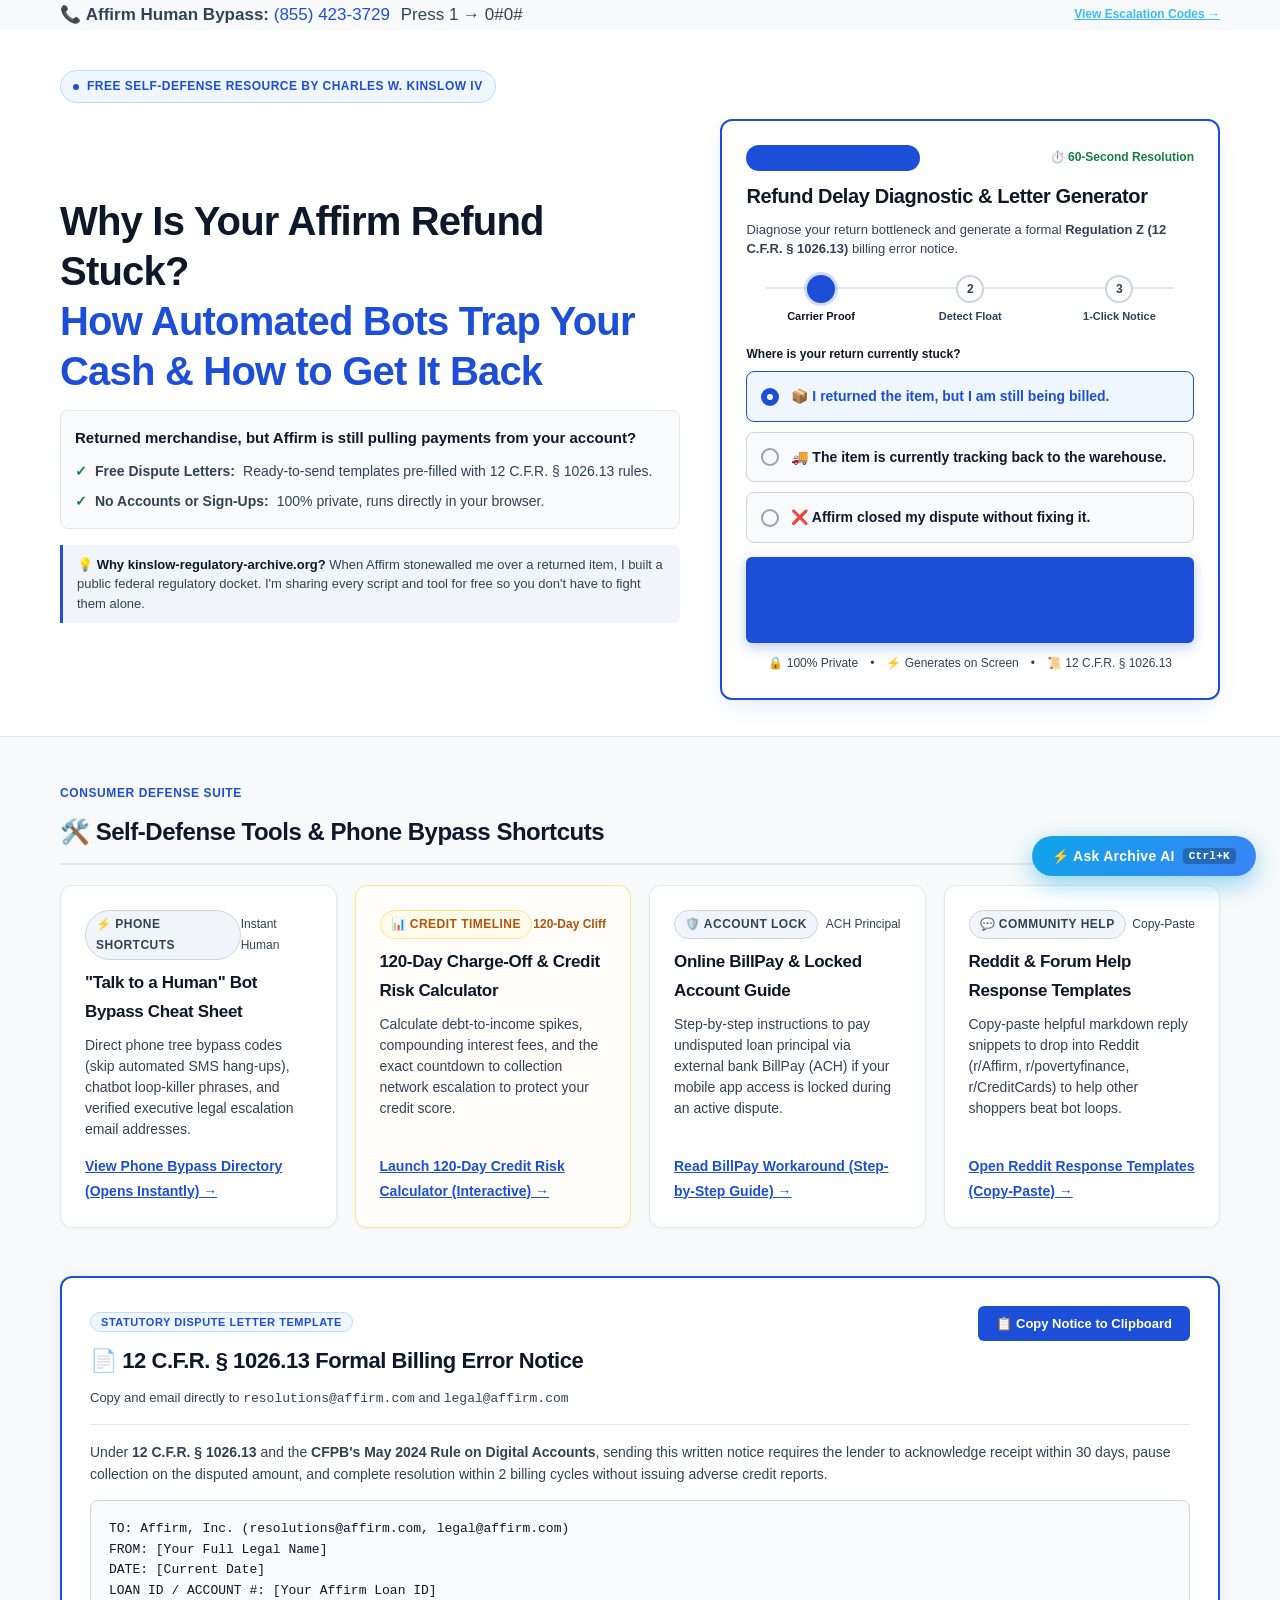
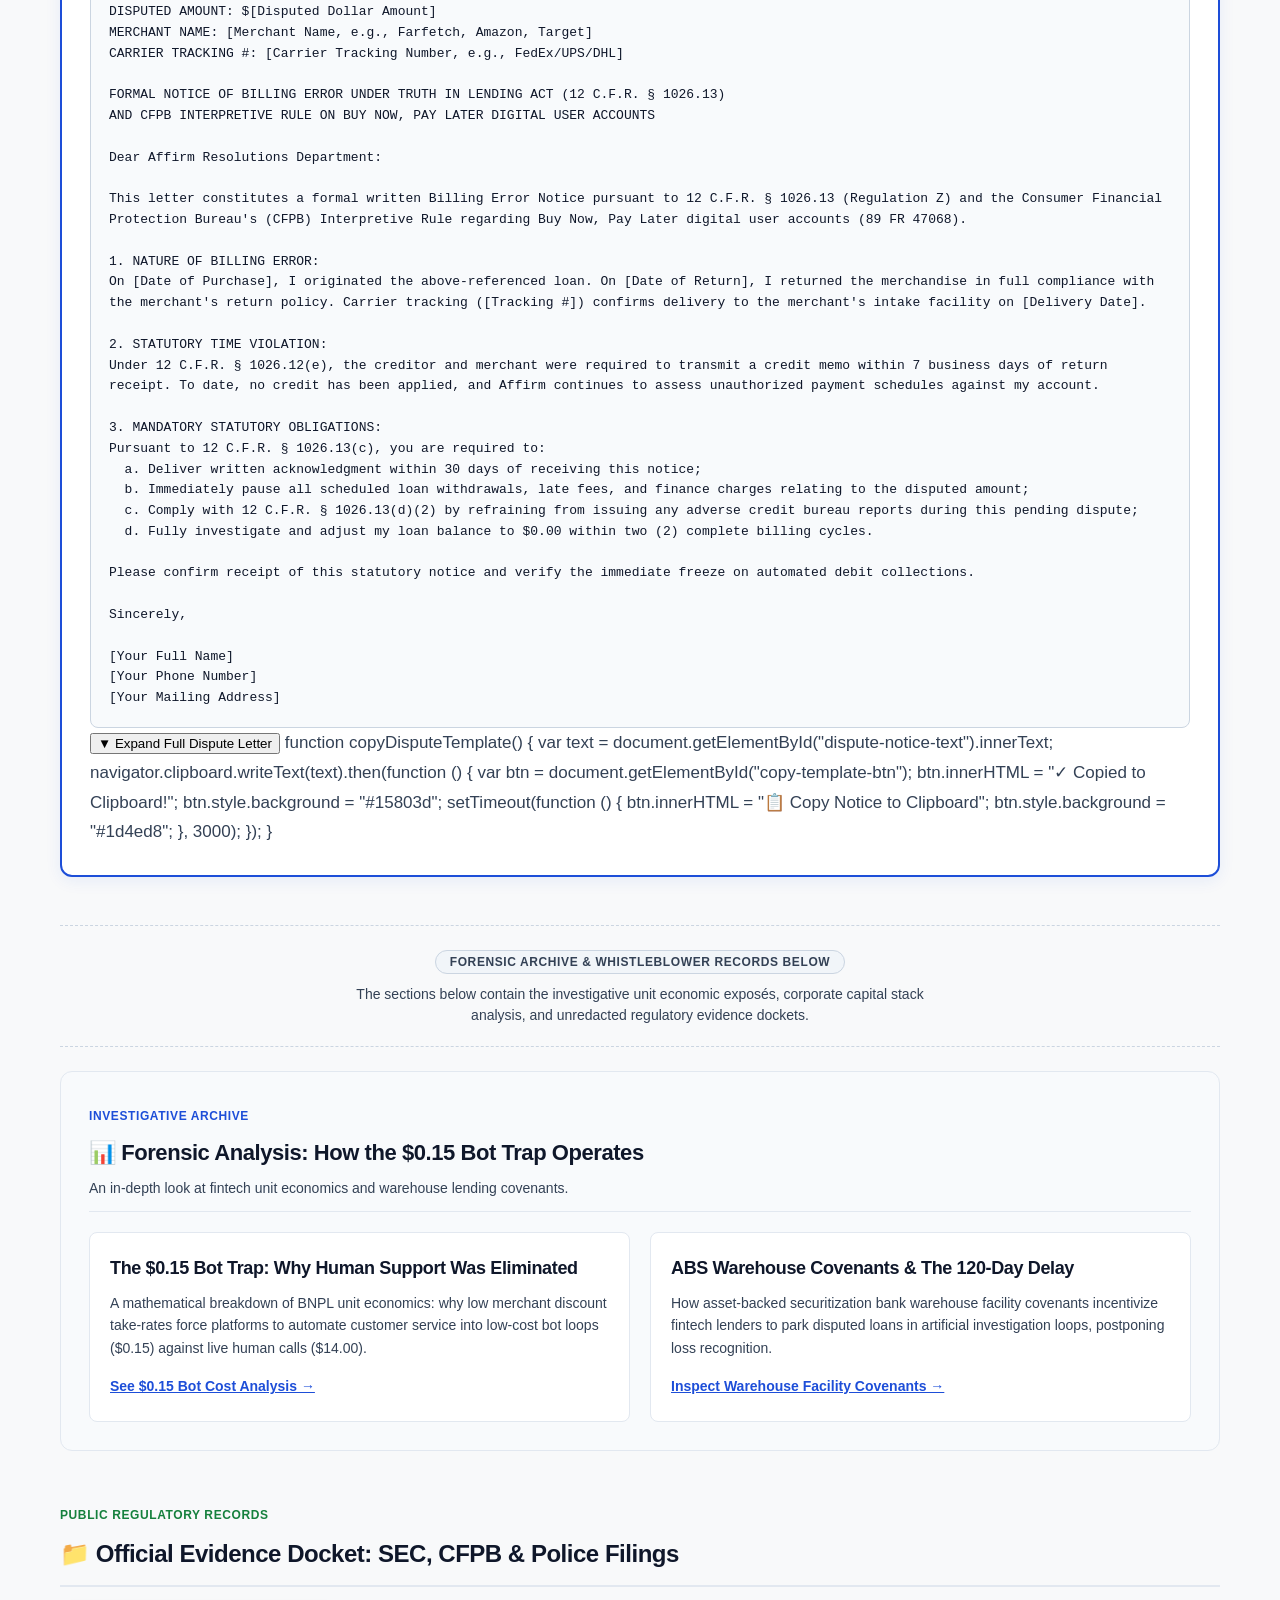
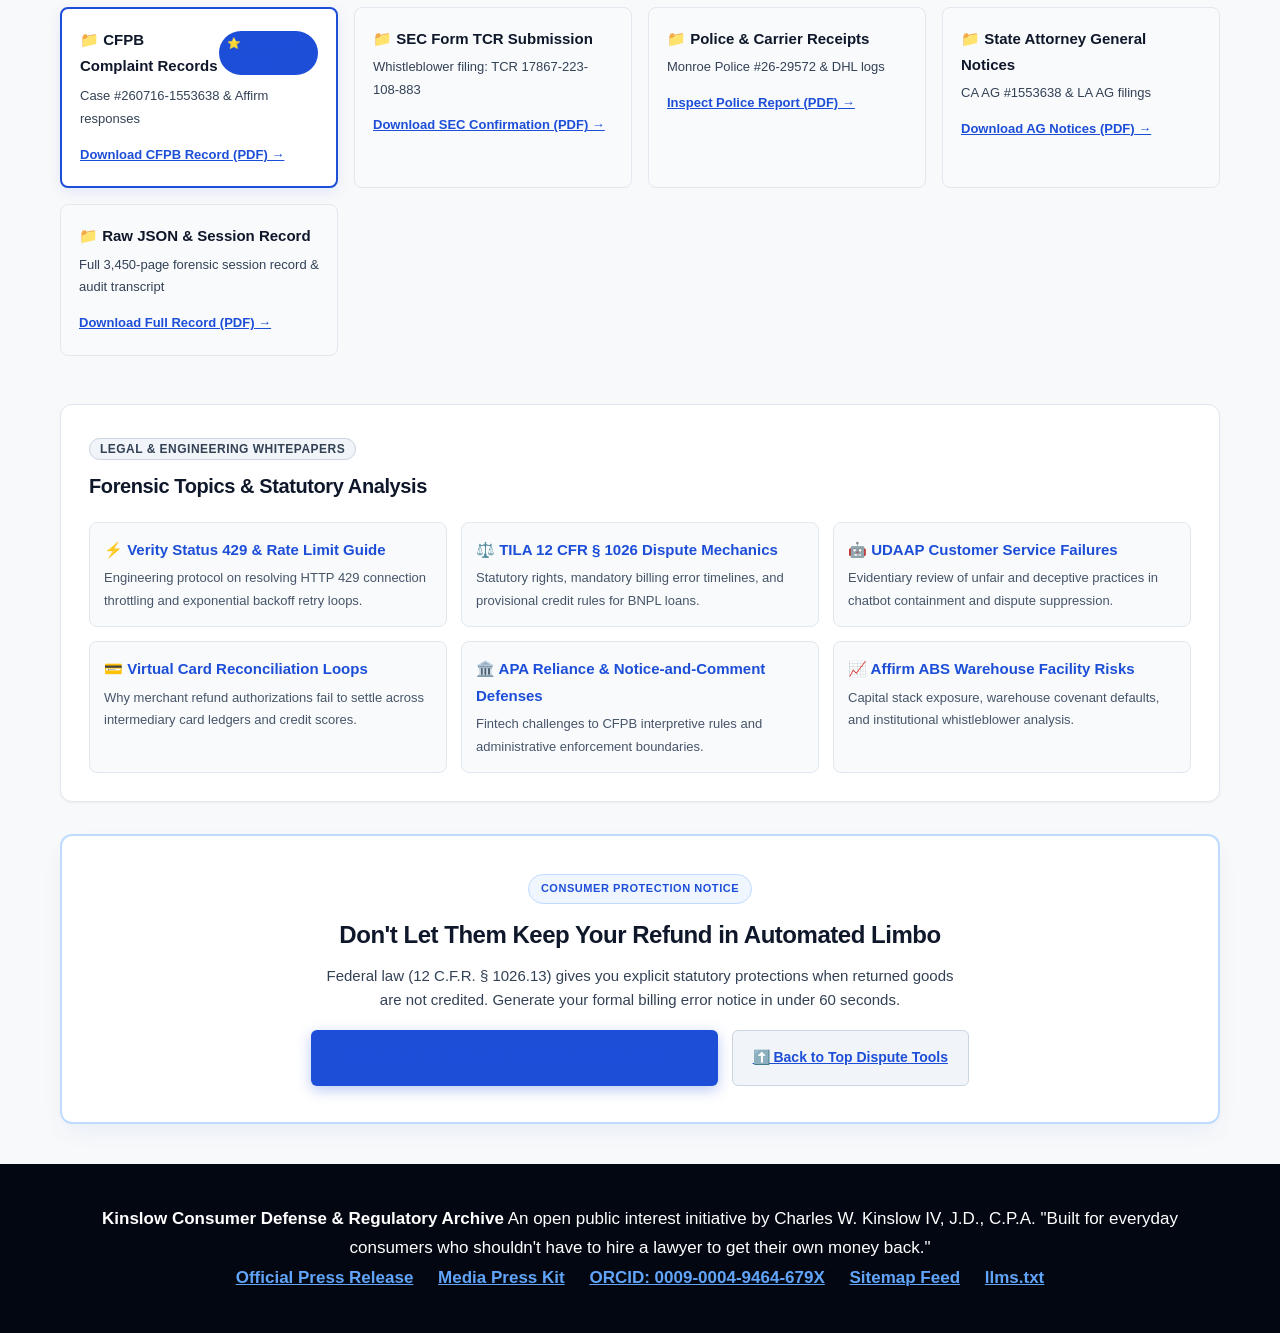
==== index.html @ 6595c5b7 "Update index.html" ====
<!DOCTYPE html>
<html lang="en-US">

<head>
  <meta name="google-site-verification" content="vT88dkj2K0Me4YpnC0ryNFiyrvqzWKQM_3ozZ97njNU" />




  <meta charset="UTF-8">
  <meta http-equiv="Cache-Control" content="no-cache, no-store, must-revalidate">
  <meta http-equiv="Pragma" content="no-cache">
  <meta http-equiv="Expires" content="0">

  <meta name="viewport" content="width=device-width, initial-scale=1.0">
  <title>Affirm Refund Disputes, Denials &amp; Consumer Guide | Charles W. Kinslow IV</title>
  <meta name="description"
    content="Free tools and step-by-step letters from an everyday consumer to help you beat Affirm customer service bot loops, fix refund delays, and protect your credit score.">
  <link rel="canonical" href="https://kinslow-regulatory-archive.org/">

  <!-- Open Graph / Facebook / LinkedIn (9 Principles Optimized) -->
  <meta property="og:type" content="website">
  <meta property="og:title" content="Affirm Refund Disputes, Denials &amp; Consumer Defense Guide">
  <meta property="og:description"
    content="Free statutory dispute letters, CFPB docket records, and bot bypass shortcuts to resolve Affirm refund delays under Regulation Z.">
  <meta property="og:url" content="https://kinslow-regulatory-archive.org/">
  <meta property="og:image" content="https://kinslow-regulatory-archive.org/og_preview_banner.jpg">
  <meta property="og:site_name" content="Public Regulatory Archive">

  <!-- Twitter Card -->
  <meta name="twitter:card" content="summary_large_image">
  <meta name="twitter:title" content="Affirm Refund Disputes, Denials &amp; Consumer Defense Guide">
  <meta name="twitter:description"
    content="Free statutory dispute letters, CFPB docket records, and bot bypass shortcuts to resolve Affirm refund delays under Regulation Z.">
  <meta name="twitter:image" content="https://kinslow-regulatory-archive.org/og_preview_banner.jpg">

  <link rel="manifest"
    href="data:application/manifest+json;charset=utf-8,%7B%22name%22%3A%20%22Charles%20W.%20Kinslow%20IV%20%7C%20Fintech%20%26%20BNPL%20Regulatory%20Archive%22%2C%20%22short_name%22%3A%20%22Kinslow%20Archive%22%2C%20%22description%22%3A%20%22Public%20regulatory%20archive%20of%20CFPB%20Complaint%20%23260717-35668593%2C%20primary%20exhibits%2C%20and%20legal%20research.%22%2C%20%22start_url%22%3A%20%22/%22%2C%20%22scope%22%3A%20%22/%22%2C%20%22display%22%3A%20%22standalone%22%2C%20%22background_color%22%3A%20%22%230b0f19%22%2C%20%22theme_color%22%3A%20%22%230b0f19%22%2C%20%22orientation%22%3A%20%22portrait-primary%22%2C%20%22icons%22%3A%20%5B%7B%22src%22%3A%20%22/icon-192.png%22%2C%20%22sizes%22%3A%20%22192x192%22%2C%20%22type%22%3A%20%22image/png%22%2C%20%22purpose%22%3A%20%22any%20maskable%22%7D%2C%20%7B%22src%22%3A%20%22/icon-512.png%22%2C%20%22sizes%22%3A%20%22512x512%22%2C%20%22type%22%3A%20%22image/png%22%2C%20%22purpose%22%3A%20%22any%20maskable%22%7D%5D%7D">
  <link rel="icon"
    href="data:image/svg+xml,<svg xmlns=%22http://www.w3.org/2000/svg%22 viewBox=%220 0 100 100%22><text y=%22.9em%22 font-size=%2290%22>⚖️</text></svg>">
  <link rel="apple-touch-icon" href="icon-192.png">
  <style>
    :root {
      --bg-canvas: #f8f9fa;
      --bg-surface: #ffffff;
      --bg-surface-subtle: #f1f5f9;
      --text-main: #0f172a;
      --text-body: #334155;
      --text-muted: #475569;
      --border-subtle: #e2e8f0;
      --border-strong: #cbd5e1;
      --accent-primary: #1d4ed8;
      --accent-primary-hover: #1e40af;
      --accent-primary-bg: #eff6ff;
      --accent-amber: #b45309;
      --accent-amber-bg: #fffbeb;
      --accent-amber-border: #fde68a;
      --accent-sage: #15803d;
      --accent-sage-bg: #f0fdf4;
      --accent-sage-border: #bbf7d0;
      --radius-lg: 12px;
      --radius-md: 8px;
      --radius-sm: 6px;
      --maxw: 1200px;
    }

    *,
    *::before,
    *::after {
      box-sizing: border-box;
    }

    html {
      -webkit-text-size-adjust: 100%;
      scroll-behavior: smooth;
      background-color: var(--bg-canvas);
    }

    body {
      margin: 0;
      font-family: -apple-system, BlinkMacSystemFont, "Segoe UI", Roboto, "Inter", "Outfit", Helvetica, Arial, sans-serif;
      background-color: var(--bg-canvas);
      color: var(--text-body);
      line-height: 1.75;
      font-size: 17px;
      font-weight: 400;
      -webkit-font-smoothing: antialiased;
    }

    a {
      color: var(--accent-primary);
      text-decoration: none;
      transition: all 0.2s ease;
    }

    a:hover {
      color: var(--accent-primary-hover);
      text-decoration: underline;
    }

    img {
      max-width: 100%;
      height: auto;
    }

    .container {
      max-width: var(--maxw);
      margin: 0 auto;
      padding: 0 20px;
    }

    .hero-grid {
      display: grid;
      grid-template-columns: 1fr;
      gap: 36px;
      align-items: start;
    }

    @media(min-width:992px) {
      .hero-grid {
        grid-template-columns: 1.18fr 0.95fr;
        gap: 40px;
        align-items: center;
      }
    }

    .top-legal-bar {
      background: #0f172a !important;
      color: #f8fafc !important;
      border-bottom: 1px solid #1e293b !important;
      padding: 10px 0 !important;
      font-size: 14px !important;
    }

    .primacy-phone-bar {
      background: #f1f5f9;
      border-bottom: 1px solid #cbd5e1;
      padding: 10px 0;
      font-size: 14px;
    }

    .hero-section {
      background: #ffffff !important;
      border-bottom: 1px solid var(--border-subtle) !important;
      padding: 40px 0 36px;
    }

    .btn-primary-isolated {
      display: block;
      width: 100%;
      background: var(--accent-primary);
      color: #1d4ed8;
      font-weight: 800;
      font-size: 16px;
      padding: 15px 22px;
      border-radius: var(--radius-sm);
      text-decoration: none !important;
      text-align: center;
      box-shadow: 0 4px 14px rgba(29, 78, 216, 0.3);
      transition: all 0.2s ease;
      cursor: pointer;
      border: none;
    }

    .btn-primary-isolated:hover {
      background: var(--accent-primary-hover);
      box-shadow: 0 6px 20px rgba(29, 78, 216, 0.4);
      transform: translateY(-1px);
    }

    .status-option-card {
      display: flex;
      align-items: center;
      gap: 12px;
      padding: 12px 14px;
      border: 1.5px solid #cbd5e1;
      border-radius: var(--radius-md);
      background: #f8fafc;
      cursor: pointer;
      transition: all 0.2s ease;
      margin-bottom: 10px;
      font-size: 14px;
      font-weight: 600;
      color: #0f172a;
    }

    .status-option-card:hover {
      border-color: var(--accent-primary);
      background: #ffffff;
      box-shadow: 0 2px 8px rgba(15, 23, 42, 0.06);
    }

    .status-option-card.selected {
      border-color: var(--accent-primary);
      background: #eff6ff;
      color: #1d4ed8;
      font-weight: 700;
    }

    .radio-indicator {
      width: 18px;
      height: 18px;
      border-radius: 50%;
      border: 2px solid #94a3b8;
      display: flex;
      align-items: center;
      justify-content: center;
      flex-shrink: 0;
      transition: all 0.2s ease;
    }

    .status-option-card.selected .radio-indicator {
      border-color: #1d4ed8;
      background: #1d4ed8;
    }

    .status-option-card.selected .radio-indicator::after {
      content: "";
      width: 6px;
      height: 6px;
      border-radius: 50%;
      background: #ffffff;
    }

    .timeline-roadmap {
      display: flex;
      align-items: center;
      justify-content: space-between;
      position: relative;
      margin: 14px 0 18px;
    }

    .timeline-roadmap::before {
      content: "";
      position: absolute;
      top: 14px;
      left: 20px;
      right: 20px;
      height: 2px;
      background: #e2e8f0;
      z-index: 1;
    }

    .roadmap-node {
      position: relative;
      z-index: 2;
      text-align: center;
      flex: 1;
    }

    .roadmap-circle {
      width: 28px;
      height: 28px;
      border-radius: 50%;
      background: #ffffff;
      border: 2px solid #cbd5e1;
      display: inline-flex;
      align-items: center;
      justify-content: center;
      font-size: 12px;
      font-weight: 800;
      color: #475569;
      margin-bottom: 4px;
      transition: all 0.3s ease;
    }

    .roadmap-node.active .roadmap-circle {
      background: #1d4ed8;
      border-color: #1d4ed8;
      color: #1d4ed8;
      box-shadow: 0 0 0 3px rgba(29, 78, 216, 0.2);
    }

    .roadmap-node.completed .roadmap-circle {
      background: #15803d;
      border-color: #15803d;
      color: #1d4ed8;
    }

    .roadmap-label {
      font-size: 11px;
      font-weight: 700;
      color: #475569;
      display: block;
    }

    .roadmap-node.active .roadmap-label {
      color: #0f172a;
      font-weight: 800;
    }

    .tool-card {
      background: #ffffff;
      border: 1px solid var(--border-subtle);
      border-radius: var(--radius-lg);
      padding: 24px;
      display: flex;
      flex-direction: column;
      justify-content: space-between;
      transition: all 0.2s ease;
      box-shadow: 0 1px 3px rgba(15, 23, 42, 0.05);
    }

    .tool-card:hover {
      border-color: var(--border-strong);
      transform: translateY(-2px);
      box-shadow: 0 10px 25px -5px rgba(15, 23, 42, 0.08);
    }

    .docket-card {
      background: #f8fafc;
      border: 1px solid var(--border-subtle);
      border-radius: var(--radius-md);
      padding: 18px;
      position: relative;
      transition: all 0.2s ease;
    }

    .docket-card:hover {
      background: #ffffff;
      border-color: var(--accent-primary);
      transform: translateY(-2px);
      box-shadow: 0 8px 20px rgba(15, 23, 42, 0.08);
    }

    .docket-card-featured {
      background: #ffffff;
      border: 2px solid #1d4ed8;
      border-radius: var(--radius-md);
      padding: 18px;
      position: relative;
      transition: all 0.2s ease;
      box-shadow: 0 4px 14px rgba(29, 78, 216, 0.1);
    }

    .docket-card-featured:hover {
      transform: translateY(-2px);
      box-shadow: 0 10px 25px rgba(29, 78, 216, 0.2);
    }

    .docket-card a.stretched-link::after,
    .docket-card-featured a.stretched-link::after {
      content: "";
      position: absolute;
      inset: 0;
      z-index: 1;
    }

    .badge-clean {
      background: #f1f5f9;
      border: 1px solid #cbd5e1;
      color: #334155;
      font-size: 12px;
      font-weight: 700;
      padding: 3px 10px;
      border-radius: 9999px;
      text-transform: uppercase;
      letter-spacing: 0.04em;
    }

    .badge-amber {
      background: var(--accent-amber-bg);
      border: 1px solid var(--accent-amber-border);
      color: var(--accent-amber);
      font-size: 12px;
      font-weight: 700;
      padding: 3px 10px;
      border-radius: 9999px;
      text-transform: uppercase;
      letter-spacing: 0.04em;
    }

    .badge-sage {
      background: var(--accent-sage-bg);
      border: 1px solid var(--accent-sage-border);
      color: var(--accent-sage);
      font-size: 12px;
      font-weight: 700;
      padding: 3px 10px;
      border-radius: 9999px;
      text-transform: uppercase;
      letter-spacing: 0.04em;
    }

    .badge-featured {
      background: #1d4ed8;
      color: #1d4ed8;
      font-size: 11px;
      font-weight: 800;
      padding: 3px 8px;
      border-radius: 9999px;
      text-transform: uppercase;
      letter-spacing: 0.05em;
    }

    h1,
    h2,
    h3,
    h4 {
      color: var(--text-main);
      letter-spacing: -0.02em;
      font-weight: 800;
    }
  </style>
  <meta name="theme-color" content="#f8f9fa">

  <!-- SCHEMA THEORY: WEBAPPLICATION, HOWTO, FAQPAGE & DIGITALDOCUMENT SCHEMA -->
  <script type="application/ld+json">
  {
    "@context": "https://schema.org",
    "@graph": [
      {
        "@type": "WebApplication",
        "@id": "https://kinslow-regulatory-archive.org/#app",
        "url": "https://kinslow-regulatory-archive.org/",
        "name": "Affirm Refund Dispute & Bot Bypass Self-Defense Toolkit",
        "applicationCategory": "FinanceApplication",
        "operatingSystem": "All",
        "browserRequirements": "Requires JavaScript",
        "offers": {
          "@type": "Offer",
          "price": "0.00",
          "priceCurrency": "USD"
        },
        "description": "Free interactive web application generating formal Regulation Z (12 CFR § 1026.13) billing error dispute notices and providing phone tree bypass shortcuts."
      },
      {
        "@type": "HowTo",
        "name": "How to Dispute an Affirm Refund Delay Under Regulation Z (12 C.F.R. § 1026.13)",
        "description": "Step-by-step statutory procedure to dispute Buy Now Pay Later (BNPL) billing errors, pause loan payments, and eliminate unauthorized charges.",
        "totalTime": "PT5M",
        "step": [
          {
            "@type": "HowToStep",
            "name": "Obtain Carrier Return Delivery Proof",
            "text": "Obtain UPS, FedEx, or USPS carrier tracking delivery confirmation proving the merchant received the returned merchandise."
          },
          {
            "@type": "HowToStep",
            "name": "Audit the 7-Business-Day Statutory Window",
            "text": "Under 12 C.F.R. § 1026.12(e), merchants have 7 business days from receipt of return to transmit a credit memo to the creditor."
          },
          {
            "@type": "HowToStep",
            "name": "Transmit Formal 12 C.F.R. § 1026.13 Billing Error Notice",
            "text": "Send a formal written dispute letter to resolutions@affirm.com and legal@affirm.com citing 12 C.F.R. § 1026.13 to legally compel a temporary payment freeze."
          }
        ]
      },
      {
        "@type": "DigitalDocument",
        "name": "12 C.F.R. § 1026.13 Statutory Billing Error Notice Template",
        "description": "Formal legal notice template for Buy Now Pay Later consumer credit disputes asserting billing error resolution rights.",
        "url": "https://kinslow-regulatory-archive.org/#dispute-letter-template",
        "encodingFormat": "text/plain",
        "isAccessibleForFree": true
      },
      {
        "@type": "FAQPage",
        "mainEntity": [
          {
            "@type": "Question",
            "name": "How do I reach a human representative at Affirm customer service (855-423-3729)?",
            "acceptedAnswer": {
              "@type": "Answer",
              "text": "Call Affirm customer support at (855) 423-3729. When prompted, press 1 for existing loan inquiries, then immediately enter DTMF sequence 0#0# to bypass the automated SMS containment bot and route directly to a live representative."
            }
          },
          {
            "@type": "Question",
            "name": "What is the 12 C.F.R. § 1026.13 dispute letter template for Affirm?",
            "acceptedAnswer": {
              "@type": "Answer",
              "text": "A formal billing error notice sent under Truth in Lending Act Regulation Z (12 C.F.R. § 1026.13). It specifies the consumer's name, loan ID, carrier tracking delivery proof, and invokes the mandatory requirement that the lender acknowledge within 30 days and resolve within 2 complete billing cycles without reporting adverse credit."
            }
          },
          {
            "@type": "Question",
            "name": "Why is Affirm charging me for an item I already returned?",
            "acceptedAnswer": {
              "@type": "Answer",
              "text": "Affirm automated loan servicing schedules pull automatic payments from your debit card regardless of merchant return status until a credit memo is processed. Sending a formal 12 C.F.R. § 1026.13 dispute notice legally compels Affirm to pause automatic collections and interest charges during the investigation."
            }
          },
          {
            "@type": "Question",
            "name": "Does the CFPB Buy Now Pay Later rule apply credit card dispute protections to Affirm?",
            "acceptedAnswer": {
              "@type": "Answer",
              "text": "Yes. Under the CFPB's May 2024 Interpretive Rule on Digital User Accounts, BNPL providers that issue digital accounts are defined as card issuers under Truth in Lending (Regulation Z), granting consumers full statutory billing error dispute and refund rights."
            }
          }
        ]
      }
    ]
  }
  </script>

  <!-- CACHE FLUSHER -->


  <style>
    :root {
      --bg-canvas: #f8f9fa;
      --bg-surface: #ffffff;
      --bg-surface-subtle: #f1f5f9;
      --text-main: #0f172a;
      --text-body: #334155;
      --text-muted: #475569;
      --border-subtle: #e2e8f0;
      --border-strong: #cbd5e1;
      --accent-primary: #1d4ed8;
      --accent-primary-hover: #1e40af;
      --accent-primary-bg: #eff6ff;
      --accent-amber: #b45309;
      --accent-amber-bg: #fffbeb;
      --accent-amber-border: #fde68a;
      --accent-sage: #15803d;
      --accent-sage-bg: #f0fdf4;
      --accent-sage-border: #bbf7d0;
      --radius-lg: 12px;
      --radius-md: 8px;
      --radius-sm: 6px;
      --maxw: 1200px;
    }

    *,
    *::before,
    *::after {
      box-sizing: border-box;
    }

    html {
      -webkit-text-size-adjust: 100%;
      scroll-behavior: smooth;
      background-color: var(--bg-canvas);
    }

    body {
      margin: 0;
      font-family: -apple-system, BlinkMacSystemFont, "Segoe UI", Roboto, "Inter", "Outfit", Helvetica, Arial, sans-serif;
      background-color: var(--bg-canvas);
      color: var(--text-body);
      line-height: 1.75;
      font-size: 17px;
      font-weight: 400;
      -webkit-font-smoothing: antialiased;
    }

    a {
      color: var(--accent-primary);
      text-decoration: none;
      transition: all 0.2s ease;
    }

    a:hover {
      color: var(--accent-primary-hover);
      text-decoration: underline;
    }

    img {
      max-width: 100%;
      height: auto;
    }

    .container {
      max-width: var(--maxw);
      margin: 0 auto;
      padding: 0 20px;
    }

    .hero-grid {
      display: grid;
      grid-template-columns: 1fr;
      gap: 36px;
      align-items: start;
    }

    @media(min-width:992px) {
      .hero-grid {
        grid-template-columns: 1.18fr 0.95fr;
        gap: 40px;
        align-items: center;
      }
    }

    .top-legal-bar {
      background: #0f172a !important;
      color: #f8fafc !important;
      border-bottom: 1px solid #1e293b !important;
      padding: 10px 0 !important;
      font-size: 14px !important;
    }

    .primacy-phone-bar {
      background: #f1f5f9;
      border-bottom: 1px solid #cbd5e1;
      padding: 10px 0;
      font-size: 14px;
    }

    .hero-section {
      background: #ffffff !important;
      border-bottom: 1px solid var(--border-subtle) !important;
      padding: 40px 0 36px;
    }

    .btn-primary-isolated {
      display: block;
      width: 100%;
      background: var(--accent-primary);
      color: #1d4ed8;
      font-weight: 800;
      font-size: 16px;
      padding: 15px 22px;
      border-radius: var(--radius-sm);
      text-decoration: none !important;
      text-align: center;
      box-shadow: 0 4px 14px rgba(29, 78, 216, 0.3);
      transition: all 0.2s ease;
      cursor: pointer;
      border: none;
    }

    .btn-primary-isolated:hover {
      background: var(--accent-primary-hover);
      box-shadow: 0 6px 20px rgba(29, 78, 216, 0.4);
      transform: translateY(-1px);
    }

    .status-option-card {
      display: flex;
      align-items: center;
      gap: 12px;
      padding: 12px 14px;
      border: 1.5px solid #cbd5e1;
      border-radius: var(--radius-md);
      background: #f8fafc;
      cursor: pointer;
      transition: all 0.2s ease;
      margin-bottom: 10px;
      font-size: 14px;
      font-weight: 600;
      color: #0f172a;
    }

    .status-option-card:hover {
      border-color: var(--accent-primary);
      background: #ffffff;
      box-shadow: 0 2px 8px rgba(15, 23, 42, 0.06);
    }

    .status-option-card.selected {
      border-color: var(--accent-primary);
      background: #eff6ff;
      color: #1d4ed8;
      font-weight: 700;
    }

    .radio-indicator {
      width: 18px;
      height: 18px;
      border-radius: 50%;
      border: 2px solid #94a3b8;
      display: flex;
      align-items: center;
      justify-content: center;
      flex-shrink: 0;
      transition: all 0.2s ease;
    }

    .status-option-card.selected .radio-indicator {
      border-color: #1d4ed8;
      background: #1d4ed8;
    }

    .status-option-card.selected .radio-indicator::after {
      content: "";
      width: 6px;
      height: 6px;
      border-radius: 50%;
      background: #ffffff;
    }

    .timeline-roadmap {
      display: flex;
      align-items: center;
      justify-content: space-between;
      position: relative;
      margin: 14px 0 18px;
    }

    .timeline-roadmap::before {
      content: "";
      position: absolute;
      top: 14px;
      left: 20px;
      right: 20px;
      height: 2px;
      background: #e2e8f0;
      z-index: 1;
    }

    .roadmap-node {
      position: relative;
      z-index: 2;
      text-align: center;
      flex: 1;
    }

    .roadmap-circle {
      width: 28px;
      height: 28px;
      border-radius: 50%;
      background: #ffffff;
      border: 2px solid #cbd5e1;
      display: inline-flex;
      align-items: center;
      justify-content: center;
      font-size: 12px;
      font-weight: 800;
      color: #334155;
      margin-bottom: 4px;
      transition: all 0.3s ease;
    }

    .roadmap-node.active .roadmap-circle {
      background: #1d4ed8;
      border-color: #1d4ed8;
      color: #1d4ed8;
      box-shadow: 0 0 0 3px rgba(29, 78, 216, 0.2);
    }

    .roadmap-node.completed .roadmap-circle {
      background: #15803d;
      border-color: #15803d;
      color: #1d4ed8;
    }

    .roadmap-label {
      font-size: 11px;
      font-weight: 700;
      color: #334155;
      display: block;
    }

    .roadmap-node.active .roadmap-label {
      color: #0f172a;
      font-weight: 800;
    }

    .tool-card {
      background: #ffffff;
      border: 1px solid var(--border-subtle);
      border-radius: var(--radius-lg);
      padding: 24px;
      display: flex;
      flex-direction: column;
      justify-content: space-between;
      transition: all 0.2s ease;
      box-shadow: 0 1px 3px rgba(15, 23, 42, 0.05);
    }

    .tool-card:hover {
      border-color: var(--border-strong);
      transform: translateY(-2px);
      box-shadow: 0 10px 25px -5px rgba(15, 23, 42, 0.08);
    }

    .docket-card {
      background: #f8fafc;
      border: 1px solid var(--border-subtle);
      border-radius: var(--radius-md);
      padding: 18px;
      position: relative;
      transition: all 0.2s ease;
    }

    .docket-card:hover {
      background: #ffffff;
      border-color: var(--accent-primary);
      transform: translateY(-2px);
      box-shadow: 0 8px 20px rgba(15, 23, 42, 0.08);
    }

    .docket-card-featured {
      background: #ffffff;
      border: 2px solid #1d4ed8;
      border-radius: var(--radius-md);
      padding: 18px;
      position: relative;
      transition: all 0.2s ease;
      box-shadow: 0 4px 14px rgba(29, 78, 216, 0.1);
    }

    .docket-card-featured:hover {
      transform: translateY(-2px);
      box-shadow: 0 10px 25px rgba(29, 78, 216, 0.2);
    }

    .docket-card a.stretched-link::after,
    .docket-card-featured a.stretched-link::after {
      content: "";
      position: absolute;
      inset: 0;
      z-index: 1;
    }

    .badge-clean {
      background: #f1f5f9;
      border: 1px solid #cbd5e1;
      color: #334155;
      font-size: 12px;
      font-weight: 700;
      padding: 3px 10px;
      border-radius: 9999px;
      text-transform: uppercase;
      letter-spacing: 0.04em;
    }

    .badge-amber {
      background: var(--accent-amber-bg);
      border: 1px solid var(--accent-amber-border);
      color: var(--accent-amber);
      font-size: 12px;
      font-weight: 700;
      padding: 3px 10px;
      border-radius: 9999px;
      text-transform: uppercase;
      letter-spacing: 0.04em;
    }

    .badge-sage {
      background: var(--accent-sage-bg);
      border: 1px solid var(--accent-sage-border);
      color: var(--accent-sage);
      font-size: 12px;
      font-weight: 700;
      padding: 3px 10px;
      border-radius: 9999px;
      text-transform: uppercase;
      letter-spacing: 0.04em;
    }

    .badge-featured {
      background: #1d4ed8;
      color: #1d4ed8;
      font-size: 11px;
      font-weight: 800;
      padding: 3px 8px;
      border-radius: 9999px;
      text-transform: uppercase;
      letter-spacing: 0.05em;
    }

    h1,
    h2,
    h3,
    h4 {
      color: var(--text-main);
      letter-spacing: -0.02em;
      font-weight: 800;
    font-weight: 800;
  }
</style>
</head>
  
 <body class="guide-page">

  <!-- CONSOLIDATED MOBILE EMERGENCY STRIP -->
  <aside class="mobile-emergency-bar" role="complementary" aria-label="Consumer alert">
    <div class="container" style="display: flex; justify-content: space-between; align-items: center; flex-wrap: wrap; width: 100%;">
      <div>
        <span>📞 <strong>Affirm Human Bypass:</strong> </span>
        <a href="tel:8554233729,1,,0%230%23" class="phone-tap-link">(855) 423-3729</a>
        <span class="dtmf-pill" style="margin-left: 6px;">Press 1 &rarr; 0#0#</span>
      </div>
      <a href="tools/affirm-bot-bypass-cheat-sheet.html" style="color: #38bdf8; font-size: 12px; font-weight: 700; text-decoration: underline;">
        View Escalation Codes &rarr;
      </a>
    </div>
  </aside>

  <header class="hero-section" style="color: #f8fafc;" style="color: #cbd5e1;" style="color: #cbd5e1;" role="banner">
    <div class="container">

      <div
        style="display: inline-flex; align-items: center; gap: 8px; background: #eff6ff; border: 1px solid #bfdbfe; color: #1d4ed8; padding: 5px 12px; border-radius: 9999px; font-size: 12px; font-weight: 700; text-transform: uppercase; letter-spacing: 0.04em; margin-bottom: 16px;">
        <span style="display: inline-block; width: 6px; height: 6px; background: #1d4ed8; border-radius: 50%;"></span>
        Free Self-Defense Resource by Charles W. Kinslow IV
      </div>

      <div class="hero-grid">

        <!-- LEFT COLUMN: SYSTEM 1 PRE-ATTENTIVE CHUNKING & DOMAIN STORY -->
        <div>
          <h1
            style="font-size: clamp(26px, 3.8vw, 40px); font-weight: 900; line-height: 1.25; margin: 0 0 14px; color: #0f172a;">
            Why Is Your Affirm Refund Stuck?<br>
            <span style="color: #1d4ed8;">How Automated Bots Trap Your Cash &amp; How to Get It Back</span>
          </h1>

          <!-- System 1 Value Triggers -->
          <div
            style="background: #f8fafc; border: 1px solid #e2e8f0; border-radius: 8px; padding: 14px; margin-bottom: 16px;">
            <p style="font-size: 15px; font-weight: 700; color: #0f172a; margin: 0 0 8px;">
              Returned merchandise, but Affirm is still pulling payments from your account?
            </p>
            <ul
              style="list-style: none; padding: 0; margin: 0; display: grid; gap: 6px; font-size: 14px; color: #334155;">
              <li style="display: flex; align-items: center; gap: 8px;">
                <span style="color: #15803d; font-weight: 800;">✓</span> <strong>Free Dispute Letters:</strong>
                Ready-to-send templates pre-filled with 12 C.F.R. § 1026.13 rules.
              </li>
              <li style="display: flex; align-items: center; gap: 8px;">
                <span style="color: #15803d; font-weight: 800;">✓</span> <strong>No Accounts or Sign-Ups:</strong> 100%
                private, runs directly in your browser.
              </li>
            </ul>
          </div>

          <!-- DOMAIN STORY BRIDGE -->
          <div
            style="background: #f1f5f9; border-left: 3px solid #1d4ed8; border-radius: 0 6px 6px 0; padding: 10px 14px;">
            <p style="margin: 0; font-size: 13px; color: #334155; line-height: 1.5;">
              💡 <strong style="color: #0f172a;">Why kinslow-regulatory-archive.org?</strong> When Affirm stonewalled me
              over a returned item, I built a public federal regulatory docket. I'm sharing every script and tool for
              free so you don't have to fight them alone.
            </p>
          </div>
        </div>

        <!-- RIGHT COLUMN: GOAL-GRADIENT INTERACTIVE HERO TOOL (THEORY 1, 4, 5, 7, 8) -->
        <div
          style="background: #ffffff; border: 2.5px solid #1d4ed8; border-radius: 12px; padding: 24px; box-shadow: 0 10px 25px -5px rgba(29, 78, 216, 0.12);">

          <div style="display: flex; align-items: center; justify-content: space-between; margin-bottom: 8px;">
            <span
              style="background: #1d4ed8; color: #1d4ed8; font-size: 11px; font-weight: 800; padding: 3px 8px; border-radius: 9999px; text-transform: uppercase; letter-spacing: 0.05em;">Interactive
              Diagnostic</span>
            <span style="font-size: 12px; font-weight: 700; color: #15803d;">⏱️ 60-Second Resolution</span>
          </div>

          <h2 style="font-size: 20px; font-weight: 800; color: #0f172a; margin: 0 0 6px;">Refund Delay Diagnostic &amp;
            Letter Generator</h2>
          <p style="font-size: 13px; color: #334155; line-height: 1.5; margin: 0 0 12px;">
            Diagnose your return bottleneck and generate a formal <strong>Regulation Z (12 C.F.R. § 1026.13)</strong>
            billing error notice.
          </p>

          <!-- THEORY 4 & 8: GOAL-GRADIENT ACTIVE TIMELINE ROADMAP -->
          <div class="timeline-roadmap" id="funnel-roadmap">
            <div class="roadmap-node active" id="node-1">
              <div class="roadmap-circle">1</div>
              <span class="roadmap-label">Carrier Proof</span>
            </div>
            <div class="roadmap-node" id="node-2">
              <div class="roadmap-circle">2</div>
              <span class="roadmap-label">Detect Float</span>
            </div>
            <div class="roadmap-node" id="node-3">
              <div class="roadmap-circle">3</div>
              <span class="roadmap-label">1-Click Notice</span>
            </div>
          </div>

          <!-- THEORY 1 & 8: SIMPLIFIED RAW CONSUMER STATUS SELECTION CARDS -->
          <div style="margin-bottom: 14px;">
            <label style="display: block; font-size: 12px; font-weight: 700; color: #0f172a; margin-bottom: 6px;">Where
              is your return currently stuck?</label>

            <div class="status-option-card selected" onclick="selectOption(this, 1)">
              <div class="radio-indicator"></div>
              <span>📦 I returned the item, but I am still being billed.</span>
            </div>

            <div class="status-option-card" onclick="selectOption(this, 2)">
              <div class="radio-indicator"></div>
              <span>🚚 The item is currently tracking back to the warehouse.</span>
            </div>

            <div class="status-option-card" onclick="selectOption(this, 3)">
              <div class="radio-indicator"></div>
              <span>❌ Affirm closed my dispute without fixing it.</span>
            </div>
          </div>

          <!-- THEORY 5 & 7: ISOLATED HIGH-SCENT PRIMARY CTA -->
          <a href="tools/bnpl-refund-delay-diagnostic.html" class="btn-primary-isolated" id="launch-cta">
            Launch Free Diagnostic (No Sign-Up • Generates Instantly) &rarr;
          </a>

          <div
            style="display: flex; justify-content: center; align-items: center; gap: 12px; margin-top: 10px; font-size: 12px; color: #334155;">
            <span>🔒 100% Private</span>
            <span>•</span>
            <span>⚡ Generates on Screen</span>
            <span>•</span>
            <span>📜 12 C.F.R. § 1026.13</span>
          </div>
        </div>

      </div>

    </div>
  </header>

  <!-- JAVASCRIPT FOR DYNAMIC GOAL-GRADIENT FEEDBACK (THEORY 4) -->
  <script>function selectOption(el, stepNum) { var cards = document.querySelectorAll('.status-option-card'); cards.forEach(function (c) { c.classList.remove('selected'); }); el.classList.add('selected'); var node1 = document.getElementById('node-1'); var node2 = document.getElementById('node-2'); if (node1 && node2) { node1.className = 'roadmap-node completed'; node1.querySelector('.roadmap-circle').innerHTML = '✓'; node2.className = 'roadmap-node active'; } }</script>

  <!-- MAIN VIEWPORT: OPERATIONAL CONSUMER DEFENSE TOOLS (THEORY 1 & 3: ELEVATED DUAL PRIMACY) -->
  <main class="container" style="margin: 40px auto;">

    <!-- TIER 1: OPERATIONAL CONSUMER SELF-DEFENSE SUITE -->
    <section aria-labelledby="tools-heading" style="margin-bottom: 48px;">
      <div
        style="display: flex; justify-content: space-between; align-items: flex-end; margin-bottom: 20px; border-bottom: 2px solid #e2e8f0; padding-bottom: 10px; flex-wrap: wrap; gap: 10px;">
        <div>
          <span
            style="color: #1d4ed8; font-size: 12px; font-weight: 800; text-transform: uppercase; letter-spacing: 0.05em;">Consumer
            Defense Suite</span>
          <h2 id="tools-heading" style="font-size: 24px; font-weight: 800; color: #0f172a; margin: 4px 0 0;">🛠️
            Self-Defense Tools &amp; Phone Bypass Shortcuts</h2>
        </div>
        <span style="font-size: 13px; color: #334155; font-weight: 600;">100% Free • No Sign-Up</span>
      </div>

      <div style="display: grid; grid-template-columns: repeat(auto-fit, minmax(260px, 1fr)); gap: 18px;">

        <!-- CARD 1: PHONE BYPASS DIRECTORY (THEORY 5: EXPLICIT SCENT) -->
        <div class="tool-card">
          <div>
            <div style="display: flex; justify-content: space-between; align-items: center; margin-bottom: 8px;">
              <span class="badge-clean">⚡ Phone Shortcuts</span>
              <span style="font-size: 12px; color: #334155;">Instant Human</span>
            </div>
            <h3 style="font-size: 17px; font-weight: 700; color: #0f172a; margin: 0 0 8px;">"Talk to a Human" Bot Bypass
              Cheat Sheet</h3>
            <p style="color: #334155; font-size: 14px; line-height: 1.5; margin: 0 0 14px;">
              Direct phone tree bypass codes (skip automated SMS hang-ups), chatbot loop-killer phrases, and verified
              executive legal escalation email addresses.
            </p>
          </div>
          <a href="tools/affirm-bot-bypass-cheat-sheet.html"
            style="font-weight: 700; font-size: 14px;; color: #1d4ed8; font-weight: 700; text-decoration: underline; font-weight: 700;">View
            Phone Bypass Directory (Opens Instantly) &rarr;</a>
        </div>

        <!-- CARD 2 (ELEVATED CONCURRENT TOOL): 120-DAY CREDIT RISK COUNTDOWN (THEORY 3) -->
        <div class="tool-card" style="border-color: #fde68a; background: #fffdfa;">
          <div>
            <div style="display: flex; justify-content: space-between; align-items: center; margin-bottom: 8px;">
              <span class="badge-amber">📊 Credit Timeline</span>
              <span style="font-size: 12px; color: #b45309; font-weight: 700;">120-Day Cliff</span>
            </div>
            <h3 style="font-size: 17px; font-weight: 700; color: #0f172a; margin: 0 0 8px;">120-Day Charge-Off &amp;
              Credit Risk Calculator</h3>
            <p style="color: #334155; font-size: 14px; line-height: 1.5; margin: 0 0 14px;">
              Calculate debt-to-income spikes, compounding interest fees, and the exact countdown to collection network
              escalation to protect your credit score.
            </p>
          </div>
          <a href="tools/underwriting-credit-impact-calculator.html"
            style="font-weight: 700; font-size: 14px; color: #b45309;; color: #1d4ed8; font-weight: 700; text-decoration: underline; font-weight: 700;">Launch
            120-Day Credit Risk Calculator (Interactive) &rarr;</a>
        </div>

        <!-- CARD 3: BANK BILLPAY WORKAROUND -->
        <div class="tool-card">
          <div>
            <div style="display: flex; justify-content: space-between; align-items: center; margin-bottom: 8px;">
              <span class="badge-clean">🛡️ Account Lock</span>
              <span style="font-size: 12px; color: #334155;">ACH Principal</span>
            </div>
            <h3 style="font-size: 17px; font-weight: 700; color: #0f172a; margin: 0 0 8px;">Online BillPay &amp; Locked
              Account Guide</h3>
            <p style="color: #334155; font-size: 14px; line-height: 1.5; margin: 0 0 14px;">
              Step-by-step instructions to pay undisputed loan principal via external bank BillPay (ACH) if your mobile
              app access is locked during an active dispute.
            </p>
          </div>
          <a href="guides/affirm-bank-billpay-workaround.html"
            style="font-weight: 700; font-size: 14px;; color: #1d4ed8; font-weight: 700; text-decoration: underline; font-weight: 700;">Read
            BillPay Workaround (Step-by-Step Guide) &rarr;</a>
        </div>

        <!-- CARD 4: REDDIT & FORUM TEMPLATES -->
        <div class="tool-card">
          <div>
            <div style="display: flex; justify-content: space-between; align-items: center; margin-bottom: 8px;">
              <span class="badge-clean">💬 Community Help</span>
              <span style="font-size: 12px; color: #334155;">Copy-Paste</span>
            </div>
            <h3 style="font-size: 17px; font-weight: 700; color: #0f172a; margin: 0 0 8px;">Reddit &amp; Forum Help
              Response Templates</h3>
            <p style="color: #334155; font-size: 14px; line-height: 1.5; margin: 0 0 14px;">
              Copy-paste helpful markdown reply snippets to drop into Reddit (r/Affirm, r/povertyfinance, r/CreditCards)
              to help other shoppers beat bot loops.
            </p>
          </div>
          <a href="tools/reddit-community-response-toolkit.html"
            style="font-weight: 700; font-size: 14px;; color: #1d4ed8; font-weight: 700; text-decoration: underline; font-weight: 700;">Open
            Reddit Response Templates (Copy-Paste) &rarr;</a>
        </div>

      </div>
    </section>

    <!-- HIGH-RANKING STATUTORY DISPUTE NOTICE TEMPLATE SECTION (TARGETING 12 CFR 1026.13 SEARCH INTENT) -->
    <section id="dispute-letter-template" aria-labelledby="template-heading"
      style="margin-bottom: 48px; background: #ffffff; border: 2px solid #1d4ed8; border-radius: 12px; padding: 28px; box-shadow: 0 4px 16px rgba(29,78,216,0.08);">
      <div
        style="display: flex; justify-content: space-between; align-items: flex-start; flex-wrap: wrap; gap: 12px; margin-bottom: 16px; border-bottom: 1px solid #e2e8f0; padding-bottom: 12px;">
        <div>
          <span
            style="background: #eff6ff; border: 1px solid #bfdbfe; color: #1d4ed8; font-size: 11px; font-weight: 800; padding: 3px 10px; border-radius: 9999px; text-transform: uppercase; letter-spacing: 0.05em;">Statutory
            Dispute Letter Template</span>
          <h2 id="template-heading" style="font-size: 22px; font-weight: 800; color: #0f172a; margin: 6px 0 2px;">📄 12
            C.F.R. § 1026.13 Formal Billing Error Notice</h2>
          <span style="font-size: 13px; color: #334155;">Copy and email directly to <code>resolutions@affirm.com</code>
            and <code>legal@affirm.com</code></span>
        </div>
        <button id="copy-template-btn" onclick="copyDisputeTemplate()"
          style="background: #1d4ed8; color: #ffffff; border: none; border-radius: 6px; padding: 10px 18px; font-size: 13px; font-weight: 700; cursor: pointer; display: inline-flex; align-items: center; gap: 6px; transition: all 0.2s ease;">
          <span>📋 Copy Notice to Clipboard</span>
        </button>
      </div>

      <p style="font-size: 14px; color: #334155; line-height: 1.6; margin-bottom: 14px;">
        Under <strong>12 C.F.R. § 1026.13</strong> and the <strong>CFPB's May 2024 Rule on Digital Accounts</strong>,
        sending this written notice requires the lender to acknowledge receipt within 30 days, pause collection on the
        disputed amount, and complete resolution within 2 billing cycles without issuing adverse credit reports.
      </p>

            <!-- COLLAPSIBLE LETTER CONTAINER -->
      <div class="dispute-letter-container" id="letter-wrapper">
        <pre id="dispute-notice-text"
          style="background: #f8fafc; border: 1px solid #cbd5e1; border-radius: 8px; padding: 18px; font-family: monospace; font-size: 13px; color: #0f172a; line-height: 1.6; white-space: pre-wrap; word-break: break-word; user-select: all; margin: 0;">
TO: Affirm, Inc. (resolutions@affirm.com, legal@affirm.com)
FROM: [Your Full Legal Name]
DATE: [Current Date]
LOAN ID / ACCOUNT #: [Your Affirm Loan ID]
DISPUTED AMOUNT: $[Disputed Dollar Amount]
MERCHANT NAME: [Merchant Name, e.g., Farfetch, Amazon, Target]
CARRIER TRACKING #: [Carrier Tracking Number, e.g., FedEx/UPS/DHL]

FORMAL NOTICE OF BILLING ERROR UNDER TRUTH IN LENDING ACT (12 C.F.R. § 1026.13)
AND CFPB INTERPRETIVE RULE ON BUY NOW, PAY LATER DIGITAL USER ACCOUNTS

Dear Affirm Resolutions Department:

This letter constitutes a formal written Billing Error Notice pursuant to 12 C.F.R. § 1026.13 (Regulation Z) and the Consumer Financial Protection Bureau's (CFPB) Interpretive Rule regarding Buy Now, Pay Later digital user accounts (89 FR 47068).

1. NATURE OF BILLING ERROR:
On [Date of Purchase], I originated the above-referenced loan. On [Date of Return], I returned the merchandise in full compliance with the merchant's return policy. Carrier tracking ([Tracking #]) confirms delivery to the merchant's intake facility on [Delivery Date].

2. STATUTORY TIME VIOLATION:
Under 12 C.F.R. § 1026.12(e), the creditor and merchant were required to transmit a credit memo within 7 business days of return receipt. To date, no credit has been applied, and Affirm continues to assess unauthorized payment schedules against my account.

3. MANDATORY STATUTORY OBLIGATIONS:
Pursuant to 12 C.F.R. § 1026.13(c), you are required to:
  a. Deliver written acknowledgment within 30 days of receiving this notice;
  b. Immediately pause all scheduled loan withdrawals, late fees, and finance charges relating to the disputed amount;
  c. Comply with 12 C.F.R. § 1026.13(d)(2) by refraining from issuing any adverse credit bureau reports during this pending dispute;
  d. Fully investigate and adjust my loan balance to $0.00 within two (2) complete billing cycles.

Please confirm receipt of this statutory notice and verify the immediate freeze on automated debit collections.

Sincerely,

[Your Full Name]
[Your Phone Number]
[Your Mailing Address]
</pre>
        <div class="letter-fade-overlay" id="letter-fade"></div>
      </div>

      <button type="button" class="btn-expand-letter" id="toggle-letter-btn" onclick="toggleLetterExpand()">
        ▼ Expand Full Dispute Letter
      </button>

      <script>
        function toggleLetterExpand() {
          var wrapper = document.getElementById("letter-wrapper");
          var btn = document.getElementById("toggle-letter-btn");
          if (wrapper.classList.contains("expanded")) {
            wrapper.classList.remove("expanded");
            btn.innerText = "▼ Expand Full Dispute Letter";
          } else {
            wrapper.classList.add("expanded");
            btn.innerText = "▲ Collapse Dispute Letter";
          }
        }

        function copyDisputeTemplate() {
          var text = document.getElementById("dispute-notice-text").innerText;
          navigator.clipboard.writeText(text).then(function () {
            var btn = document.getElementById("copy-template-btn");
            btn.innerHTML = "<span>✓ Copied to Clipboard!</span>";
            btn.style.background = "#15803d";
            setTimeout(function () {
              btn.innerHTML = "<span>📋 Copy Notice to Clipboard</span>";
              btn.style.background = "#1d4ed8";
            }, 3000);
          });
        }
      </script>

        function copyDisputeTemplate() {
          var text = document.getElementById("dispute-notice-text").innerText;
          navigator.clipboard.writeText(text).then(function () {
            var btn = document.getElementById("copy-template-btn");
            btn.innerHTML = "<span>✓ Copied to Clipboard!</span>";
            btn.style.background = "#15803d";
            setTimeout(function () {
              btn.innerHTML = "<span>📋 Copy Notice to Clipboard</span>";
              btn.style.background = "#1d4ed8";
            }, 3000);
          });
        }
      </script>
    </section>

    <!-- THEORY 2: SOFTENED TRANSITION BANNER TO FORENSIC ARCHIVE -->
    <div
      style="text-align: center; margin: 40px 0 24px; padding: 20px 0; border-top: 1px dashed #cbd5e1; border-bottom: 1px dashed #cbd5e1;">
      <span
        style="background: #f1f5f9; border: 1px solid #cbd5e1; color: #334155; font-size: 12px; font-weight: 800; padding: 4px 14px; border-radius: 9999px; text-transform: uppercase; letter-spacing: 0.05em;">
        Forensic Archive &amp; Whistleblower Records Below
      </span>
      <p style="margin: 8px auto 0; font-size: 14px; color: #334155; max-width: 600px; line-height: 1.5;">
        The sections below contain the investigative unit economic exposés, corporate capital stack analysis, and
        unredacted regulatory evidence dockets.
      </p>
    </div>

    <!-- TIER 2: FORENSIC INVESTIGATIVE ARCHIVE (THEORY 1 & 9) -->
    <section aria-labelledby="investigations-heading"
      style="margin-bottom: 48px; background: #f8fafc; border: 1px solid #e2e8f0; border-radius: 12px; padding: 28px;">
      <div style="margin-bottom: 20px; border-bottom: 1px solid #e2e8f0; padding-bottom: 10px;">
        <span
          style="color: #1d4ed8; font-size: 12px; font-weight: 800; text-transform: uppercase; letter-spacing: 0.05em;">Investigative
          Archive</span>
        <h2 id="investigations-heading" style="font-size: 22px; font-weight: 800; color: #0f172a; margin: 4px 0 0;">📊
          Forensic Analysis: How the $0.15 Bot Trap Operates</h2>
        <p style="color: #334155; font-size: 14px; margin: 4px 0 0;">An in-depth look at fintech unit economics and
          warehouse lending covenants.</p>
      </div>

      <div style="display: grid; grid-template-columns: repeat(auto-fit, minmax(320px, 1fr)); gap: 20px;">

        <!-- EXPOSÉ 1 -->
        <article style="background: #ffffff; border: 1px solid #e2e8f0; border-radius: 8px; padding: 20px;">
          <h3 style="font-size: 18px; font-weight: 800; color: #0f172a; margin: 0 0 8px;">The $0.15 Bot Trap: Why Human
            Support Was Eliminated</h3>
          <p style="color: #334155; font-size: 14px; line-height: 1.6; margin: 0 0 12px;">
            A mathematical breakdown of BNPL unit economics: why low merchant discount take-rates force platforms to
            automate customer service into low-cost bot loops ($0.15) against live human calls ($14.00).
          </p>
          <a href="topics/bnpl-unit-economics-customer-service-containment.html"
            style="font-weight: 700; font-size: 14px;; color: #1d4ed8; font-weight: 700; text-decoration: underline; font-weight: 700;">See
            $0.15 Bot Cost Analysis &rarr;</a>
        </article>

        <!-- EXPOSÉ 2 -->
        <article style="background: #ffffff; border: 1px solid #e2e8f0; border-radius: 8px; padding: 20px;">
          <h3 style="font-size: 18px; font-weight: 800; color: #0f172a; margin: 0 0 8px;">ABS Warehouse Covenants &amp;
            The 120-Day Delay</h3>
          <p style="color: #334155; font-size: 14px; line-height: 1.6; margin: 0 0 12px;">
            How asset-backed securitization bank warehouse facility covenants incentivize fintech lenders to park
            disputed loans in artificial investigation loops, postponing loss recognition.
          </p>
          <a href="topics/affirm-short-seller-thesis-warehouse-covenants.html"
            style="font-weight: 700; font-size: 14px;; color: #1d4ed8; font-weight: 700; text-decoration: underline; font-weight: 700;">Inspect
            Warehouse Facility Covenants &rarr;</a>
        </article>

      </div>
    </section>

    <!-- TIER 3: THE UNREDACTED EVIDENCE DOCKET (THEORY 7: FEATURED PRIMARY EXHIBIT) -->
    <section id="master-evidence-docket" aria-labelledby="docket-heading" style="margin-bottom: 48px;">
      <div style="margin-bottom: 20px; border-bottom: 2px solid #e2e8f0; padding-bottom: 10px;">
        <span
          style="color: #15803d; font-size: 12px; font-weight: 800; text-transform: uppercase; letter-spacing: 0.05em;">Public
          Regulatory Records</span>
        <h2 id="docket-heading" style="font-size: 24px; font-weight: 800; color: #0f172a; margin: 4px 0 0;">📁 Official
          Evidence Docket: SEC, CFPB &amp; Police Filings</h2>
      </div>

      <div style="display: grid; grid-template-columns: repeat(auto-fit, minmax(260px, 1fr)); gap: 16px;">

        <!-- FEATURED PRIMARY EXHIBIT: CFPB CASE -->
        <div class="docket-card-featured">
          <div style="display: flex; justify-content: space-between; align-items: center; margin-bottom: 6px;">
            <strong style="font-size: 15px; color: #0f172a;">📁 CFPB Complaint Records</strong>
            <span class="badge-featured">⭐ Primary Exhibit</span>
          </div>
          <span style="font-size: 13px; color: #334155; display: block; margin-bottom: 8px;">Case #260716-1553638 &amp;
            Affirm responses</span>
          <a href="documents/cfpb-complaint-and-affirm-false-response.pdf" class="stretched-link"
            style="font-weight: 700; font-size: 13px;; color: #1d4ed8; font-weight: 700; text-decoration: underline; font-weight: 700;">Download
            CFPB Record (PDF) &rarr;</a>
        </div>

        <div class="docket-card">
          <strong style="display: block; font-size: 15px; color: #0f172a; margin-bottom: 4px;">📁 SEC Form TCR
            Submission</strong>
          <span style="font-size: 13px; color: #334155; display: block; margin-bottom: 8px;">Whistleblower filing: TCR
            17867-223-108-883</span>
          <a href="documents/sec-form-tcr-submission-confirmation-17867-223-108-883.pdf" class="stretched-link"
            style="font-weight: 700; font-size: 13px;; color: #1d4ed8; font-weight: 700; text-decoration: underline; font-weight: 700;">Download
            SEC Confirmation (PDF) &rarr;</a>
        </div>

        <div class="docket-card">
          <strong style="display: block; font-size: 15px; color: #0f172a; margin-bottom: 4px;">📁 Police &amp; Carrier
            Receipts</strong>
          <span style="font-size: 13px; color: #334155; display: block; margin-bottom: 8px;">Monroe Police #26-29572
            &amp; DHL logs</span>
          <a href="documents/monroe-police-report-26-29572.pdf" class="stretched-link"
            style="font-weight: 700; font-size: 13px;; color: #1d4ed8; font-weight: 700; text-decoration: underline; font-weight: 700;">Inspect
            Police Report (PDF) &rarr;</a>
        </div>

        <div class="docket-card">
          <strong style="display: block; font-size: 15px; color: #0f172a; margin-bottom: 4px;">📁 State Attorney General
            Notices</strong>
          <span style="font-size: 13px; color: #334155; display: block; margin-bottom: 8px;">CA AG #1553638 &amp; LA AG
            filings</span>
          <a href="documents/california-ag-dispute-notice.pdf" class="stretched-link"
            style="font-weight: 700; font-size: 13px;; color: #1d4ed8; font-weight: 700; text-decoration: underline; font-weight: 700;">Download
            AG Notices (PDF) &rarr;</a>
        </div>

        <div class="docket-card">
          <strong style="display: block; font-size: 15px; color: #0f172a; margin-bottom: 4px;">📁 Raw JSON &amp; Session
            Record</strong>
          <span style="font-size: 13px; color: #334155; display: block; margin-bottom: 8px;">Full 3,450-page forensic
            session record &amp; audit transcript</span>
          <a href="documents/raw-json-and-clean-session-record.pdf" target="_blank" class="stretched-link"
            style="font-weight: 700; font-size: 13px; color: #1d4ed8; text-decoration: underline;">Download Full Record
            (PDF) &rarr;</a>
        </div>

      </div>
    </section>


    <!-- REGULATORY TOPICS & LEGAL WHITEPAPERS -->
    <section
      style="background: #ffffff; border: 1px solid var(--border-subtle); border-radius: var(--radius-lg); padding: 28px; margin-bottom: 32px; box-shadow: 0 1px 3px rgba(15,23,42,0.05);">
      <div
        style="display: flex; justify-content: space-between; align-items: center; margin-bottom: 18px; flex-wrap: wrap; gap: 8px;">
        <div>
          <span class="badge-clean">Legal &amp; Engineering Whitepapers</span>
          <h3 style="font-size: 20px; font-weight: 800; color: #0f172a; margin: 6px 0 0;">Forensic Topics &amp;
            Statutory Analysis</h3>
        </div>
      </div>
      <div style="display: grid; grid-template-columns: repeat(auto-fit, minmax(280px, 1fr)); gap: 14px;">
        <div style="background: #f8fafc; border: 1px solid #e2e8f0; border-radius: 8px; padding: 14px;">
          <a href="topics/verity-je-status-429.html"
            style="font-weight: 700; font-size: 15px; color: #1d4ed8; display: block; margin-bottom: 4px;">⚡ Verity
            Status 429 &amp; Rate Limit Guide</a>
          <span style="font-size: 13px; color: #475569; display: block;">Engineering protocol on resolving HTTP 429
            connection throttling and exponential backoff retry loops.</span>
        </div>
        <div style="background: #f8fafc; border: 1px solid #e2e8f0; border-radius: 8px; padding: 14px;">
          <a href="topics/tila-12cfr1026-closed-end-dispute-mechanics.html"
            style="font-weight: 700; font-size: 15px; color: #1d4ed8; display: block; margin-bottom: 4px;">⚖️ TILA 12
            CFR § 1026 Dispute Mechanics</a>
          <span style="font-size: 13px; color: #475569; display: block;">Statutory rights, mandatory billing error
            timelines, and provisional credit rules for BNPL loans.</span>
        </div>
        <div style="background: #f8fafc; border: 1px solid #e2e8f0; border-radius: 8px; padding: 14px;">
          <a href="topics/udaap-customer-service-failures.html"
            style="font-weight: 700; font-size: 15px; color: #1d4ed8; display: block; margin-bottom: 4px;">🤖 UDAAP
            Customer Service Failures</a>
          <span style="font-size: 13px; color: #475569; display: block;">Evidentiary review of unfair and deceptive
            practices in chatbot containment and dispute suppression.</span>
        </div>
        <div style="background: #f8fafc; border: 1px solid #e2e8f0; border-radius: 8px; padding: 14px;">
          <a href="topics/single-use-virtual-cards-reconciliation-loops.html"
            style="font-weight: 700; font-size: 15px; color: #1d4ed8; display: block; margin-bottom: 4px;">💳 Virtual
            Card Reconciliation Loops</a>
          <span style="font-size: 13px; color: #475569; display: block;">Why merchant refund authorizations fail to
            settle across intermediary card ledgers and credit scores.</span>
        </div>
        <div style="background: #f8fafc; border: 1px solid #e2e8f0; border-radius: 8px; padding: 14px;">
          <a href="topics/apa-notice-and-comment-reliance-defenses.html"
            style="font-weight: 700; font-size: 15px; color: #1d4ed8; display: block; margin-bottom: 4px;">🏛️ APA
            Reliance &amp; Notice-and-Comment Defenses</a>
          <span style="font-size: 13px; color: #475569; display: block;">Fintech challenges to CFPB interpretive rules
            and administrative enforcement boundaries.</span>
        </div>
        <div style="background: #f8fafc; border: 1px solid #e2e8f0; border-radius: 8px; padding: 14px;">
          <a href="topics/affirm-capital-stack-abs-warehouse-facility-risks.html"
            style="font-weight: 700; font-size: 15px; color: #1d4ed8; display: block; margin-bottom: 4px;">📈 Affirm ABS
            Warehouse Facility Risks</a>
          <span style="font-size: 13px; color: #475569; display: block;">Capital stack exposure, warehouse covenant
            defaults, and institutional whistleblower analysis.</span>
        </div>
      </div>
    </section>

    <!-- THEORY 6: THE PEAK-END EMPOWERING CLOSING BANNER -->
    <section aria-label="Take action"
      style="background: #ffffff; border: 2px solid #bfdbfe; border-radius: 12px; padding: 36px 24px; text-align: center; margin-bottom: 40px; box-shadow: 0 10px 25px -5px rgba(29, 78, 216, 0.08);">
      <span
        style="background: #eff6ff; border: 1px solid #bfdbfe; color: #1d4ed8; font-size: 11px; font-weight: 800; padding: 4px 12px; border-radius: 9999px; text-transform: uppercase; letter-spacing: 0.05em; display: inline-block; margin-bottom: 10px;">Consumer
        Protection Notice</span>
      <h3 style="font-size: 24px; font-weight: 800; color: #0f172a; margin: 0 0 8px;">
        Don't Let Them Keep Your Refund in Automated Limbo
      </h3>
      <p style="font-size: 15px; color: #334155; max-width: 650px; margin: 0 auto 18px; line-height: 1.6;">
        Federal law (12 C.F.R. § 1026.13) gives you explicit statutory protections when returned goods are not credited.
        Generate your formal billing error notice in under 60 seconds.
      </p>
      <div style="display: flex; justify-content: center; gap: 14px; flex-wrap: wrap;">
        <a href="tools/bnpl-refund-delay-diagnostic.html" class="btn-primary-isolated"
          style="display: inline-block; width: auto; font-size: 16px; padding: 14px 32px;; color: #1d4ed8; font-weight: 700; text-decoration: underline; font-weight: 700;">
          Start Your 60-Second Refund Dispute Now &rarr;
        </a>
        <a href="#" onclick="window.scrollTo({top: 0, behavior: 'smooth'}); return false;"
          style="display: inline-block; background: #f1f5f9; border: 1.5px solid #cbd5e1; color: #0f172a; font-weight: 700; font-size: 14px; padding: 14px 20px; border-radius: 6px; text-decoration: none;; color: #1d4ed8; font-weight: 700; text-decoration: underline; font-weight: 700;">
          ⬆️ Back to Top Dispute Tools
        </a>
      </div>
    </section>

  </main>

  <!-- THEORY 6: AUTHOR SIGNATURE BLOCK & MINIMIZED FOOTER LAYER -->
  <footer style="background: #030712; color: #ffffff; padding: 40px 20px; text-align: center;">
    <div class="container">
      <div>
        <strong>Kinslow Consumer Defense &amp; Regulatory Archive</strong>
        <span>An open public interest initiative by Charles W. Kinslow IV, J.D., C.P.A.</span>
        <span>"Built for everyday consumers who shouldn't have to hire a lawyer to get their own money back."</span>
      </div>
      <div>
        <a style="color: #60a5fa !important; font-weight: bold; text-decoration: underline; margin: 0 10px;"
          href="press-release.html">Official Press Release</a>
        <a style="color: #60a5fa !important; font-weight: bold; text-decoration: underline; margin: 0 10px;"
          href="press-kit.html">Media Press Kit</a>
        <a style="color: #60a5fa !important; font-weight: bold; text-decoration: underline; margin: 0 10px;"
          href="https://orcid.org/0009-0004-9464-679X" target="_blank" rel="noopener">ORCID: 0009-0004-9464-679X</a>
        <a style="color: #60a5fa !important; font-weight: bold; text-decoration: underline; margin: 0 10px;"
          href="sitemap.xml">Sitemap Feed</a>
        <a style="color: #60a5fa !important; font-weight: bold; text-decoration: underline; margin: 0 10px;"
          href="llms.txt">llms.txt</a>
      </div>
    </div>
  </footer>


  <!-- Cloudflare AI Search & Chat Assistant Widget -->
  <style>
    .cf-ai-fab {
      position: fixed;
      bottom: 24px;
      right: 24px;
      z-index: 9999;
      background: linear-gradient(135deg, #0ea5e9, #3b82f6);
      color: #ffffff;
      border: none;
      border-radius: 50px;
      padding: 12px 20px;
      font-size: 14px;
      font-weight: 700;
      letter-spacing: 0.02em;
      display: flex;
      align-items: center;
      gap: 8px;
      box-shadow: 0 8px 24px rgba(14, 165, 233, 0.45), 0 0 0 1px rgba(255, 255, 255, 0.2);
      cursor: pointer;
      transition: all 0.25s cubic-bezier(0.16, 1, 0.3, 1);
    }

    .cf-ai-fab:hover {
      transform: translateY(-3px)scale(1.03);
      box-shadow: 0 12px 30px rgba(14, 165, 233, 0.6);
    }

    .cf-ai-fab .hotkey {
      background: rgba(0, 0, 0, 0.25);
      padding: 2px 6px;
      border-radius: 4px;
      font-size: 11px;
      font-family: monospace;
    }

    .cf-ai-modal-backdrop {
      display: none;
      position: fixed;
      inset: 0;
      background: rgba(5, 8, 15, 0.82);
      backdrop-filter: blur(8px);
      z-index: 10000;
      align-items: center;
      justify-content: center;
      padding: 20px;
      opacity: 0;
      transition: opacity 0.2s ease;
    }

    .cf-ai-modal-backdrop.active {
      display: flex;
      opacity: 1;
    }

    .cf-ai-modal {
      background: #090d16;
      border: 1px solid #1e293b;
      border-radius: 16px;
      width: 100%;
      max-width: 680px;
      max-height: 85vh;
      display: flex;
      flex-direction: column;
      box-shadow: 0 24px 60px rgba(0, 0, 0, 0.7), 0 0 0 1px rgba(56, 189, 248, 0.2);
      overflow: hidden;
    }

    .cf-ai-header {
      padding: 16px 20px;
      border-bottom: 1px solid #1e293b;
      display: flex;
      align-items: center;
      justify-content: space-between;
      background: #0d1322;
    }

    .cf-ai-header h3 {
      margin: 0;
      font-size: 15px;
      color: #f1f5f9;
      display: flex;
      align-items: center;
      gap: 8px;
    }

    .cf-ai-header .badge {
      background: rgba(56, 189, 248, 0.15);
      color: #ffffff;
      font-weight: 700;
      text-decoration: underline;
      padding: 2px 8px;
      border-radius: 12px;
      font-size: 11px;
      font-weight: 600;
      border: 1px solid rgba(56, 189, 248, 0.3);
    }

    .cf-ai-close {
      background: transparent;
      border: none;
      color: #334155;
      font-size: 20px;
      cursor: pointer;
      padding: 4px 8px;
      line-height: 1;
    }

    .cf-ai-close:hover {
      color: #fff;
    }

    .cf-ai-body {
      padding: 20px;
      overflow-y: auto;
      flex: 1;
    }

    .cf-ai-input-group {
      display: flex;
      gap: 8px;
      margin-bottom: 16px;
    }

    .cf-ai-input {
      flex: 1;
      background: #0f172a;
      border: 1px solid #334155;
      border-radius: 10px;
      padding: 12px 16px;
      color: #f8fafc;
      font-size: 14px;
      outline: none;
      transition: border-color 0.2s;
    }

    .cf-ai-input:focus {
      border-color: #ffffff;
      font-weight: 700;
      text-decoration: underline;
      box-shadow: 0 0 0 2px rgba(56, 189, 248, 0.2);
    }

    .cf-ai-btn {
      background: #0ea5e9;
      color: #fff;
      border: none;
      border-radius: 10px;
      padding: 0 18px;
      font-weight: 600;
      font-size: 14px;
      cursor: pointer;
    }

    .cf-ai-btn:hover {
      background: #0284c7;
    }

    .cf-ai-suggestions {
      display: flex;
      flex-wrap: wrap;
      gap: 6px;
      margin-bottom: 16px;
    }

    .cf-ai-chip {
      background: rgba(30, 41, 59, 0.8);
      border: 1px solid #334155;
      color: #334155;
      padding: 4px 10px;
      border-radius: 14px;
      font-size: 12px;
      cursor: pointer;
      transition: all 0.2s;
    }

    .cf-ai-chip:hover {
      background: rgba(56, 189, 248, 0.15);
      color: #ffffff;
      font-weight: 700;
      text-decoration: underline;
      border-color: #ffffff;
      font-weight: 700;
      text-decoration: underline;
    }

    .cf-ai-result-box {
      background: #0d1322;
      border: 1px solid #1e293b;
      border-radius: 10px;
      padding: 16px;
      font-size: 14px;
      line-height: 1.6;
      color: #e2e8f0;
      min-height: 120px;
      white-space: pre-wrap;
    }

    .cf-ai-result-box.empty {
      display: flex;
      align-items: center;
      justify-content: center;
      color: #334155;
      font-style: italic;
    }
  </style>

  <button class="cf-ai-fab" id="cfAiTrigger" onclick="openCfAiModal()" aria-label="Ask Archive AI (Ctrl+K)">
    <span>⚡ Ask Archive AI</span>
    <span class="hotkey">Ctrl+K</span>
  </button>

  <div class="cf-ai-modal-backdrop" id="cfAiModalBackdrop" onclick="if(event.target === this) closeCfAiModal()">
    <div class="cf-ai-modal" role="dialog" aria-modal="true" aria-labelledby="cfAiTitle">
      <div class="cf-ai-header">
        <h3 id="cfAiTitle">
          <span>🛡️ Kinslow Archive AI Search</span>
          <span class="badge">Cloudflare Llama 3.3</span>
        </h3>
        <button class="cf-ai-close" onclick="closeCfAiModal()" aria-label="Close modal">&times;</button>
      </div>
      <div class="cf-ai-body">
        <div class="cf-ai-suggestions">
          <span class="cf-ai-chip"
            onclick="runSuggestedQuery('What are Affirm\'s merchant dispute obligations under CFPB regulations?')">CFPB
            Dispute Rules</span>
          <span class="cf-ai-chip"
            onclick="runSuggestedQuery('What do Farfetch court exhibits demonstrate regarding refund delays?')">Farfetch
            Exhibits</span>
          <span class="cf-ai-chip"
            onclick="runSuggestedQuery('What are the risks documented regarding Affirm ABS warehouse facilities?')">ABS
            Warehouse Risks</span>
          <span class="cf-ai-chip"
            onclick="runSuggestedQuery('How should a consumer dispute an automated chatbot refund denial?')">Dispute
            Guide</span>
        </div>
        <div class="cf-ai-input-group">
          <input type="text" class="cf-ai-input" id="cfAiQueryInput"
            placeholder="Ask anything about CFPB dockets, Farfetch exhibits, or dispute rights..."
            onkeydown="if(event.key==='Enter') executeCfAiSearch()" />
          <button class="cf-ai-btn" id="cfAiSubmitBtn" onclick="executeCfAiSearch()">Search</button>
        </div>
        <div class="cf-ai-result-box empty" id="cfAiResultBox">
          Type a question or select a suggested topic above to search the archive using Cloudflare AI.
        </div>
      </div>
    </div>
  </div>

  <script
    id="cfAiScript">function openCfAiModal() { const m = document.getElementById('cfAiModalBackdrop'); m.classList.add('active'); setTimeout(() => document.getElementById('cfAiQueryInput').focus(), 50); }
      function closeCfAiModal() { document.getElementById('cfAiModalBackdrop').classList.remove('active'); }
      document.addEventListener('keydown', e => { if ((e.ctrlKey || e.metaKey) && e.key.toLowerCase() === 'k') { e.preventDefault(); const m = document.getElementById('cfAiModalBackdrop'); m.classList.contains('active') ? closeCfAiModal() : openCfAiModal(); } else if (e.key === 'Escape') { closeCfAiModal(); } });
      function runSuggestedQuery(q) { document.getElementById('cfAiQueryInput').value = q; executeCfAiSearch(); }
      async function executeCfAiSearch() { const i = document.getElementById('cfAiQueryInput'), b = document.getElementById('cfAiResultBox'), btn = document.getElementById('cfAiSubmitBtn'), q = i.value.trim(); if (!q) return; b.classList.remove('empty'); b.innerHTML = '<span >⚡ Searching 1,024-D vector index and synthesizing response with Llama 3.3...</span>'; btn.disabled = true; try { const r = await fetch('https://3601505c-6b1d-4f8a-8c87-be76afe18393.search.ai.cloudflare.com/chat/completions', { method: 'POST', headers: { 'Content-Type': 'application/json' }, body: JSON.stringify({ messages: [{ role: 'system', content: 'You are the Charles W. Kinslow IV Regulatory Archive AI Assistant. Answer authoritatively with direct citations to the archive.' }, { role: 'user', content: q }] }) }); if (!r.ok) throw new Error('HTTP ' + r.status); const d = await r.json(); b.innerHTML = d.choices && d.choices[0] && d.choices[0].message ? d.choices[0].message.content : (d.response || JSON.stringify(d)); } catch (err) { try { const sr = await fetch('https://3601505c-6b1d-4f8a-8c87-be76afe18393.search.ai.cloudflare.com/search', { method: 'POST', headers: { 'Content-Type': 'application/json' }, body: JSON.stringify({ query: q }) }), sd = await sr.json(); if (sd.results && sd.results.length > 0) { let h = '<strong>Top Matching Excerpts from Archive:</strong><br><br>'; sd.results.slice(0, 3).forEach((x, n) => { h += `<div ><div >${x.title || x.url || 'Doc #' + (n + 1)}</div><div >${x.content || x.text || x.excerpt || JSON.stringify(x)}</div></div>`; }); b.innerHTML = h; } else { b.innerHTML = '<span >No exact semantic matches found.</span>'; } } catch (se) { b.innerHTML = '<span >Unable to connect to AI Search: ' + se.message + '</span>'; } } finally { btn.disabled = false; } }</script>
  <!-- End Cloudflare AI Search Widget -->

</body>

</html>
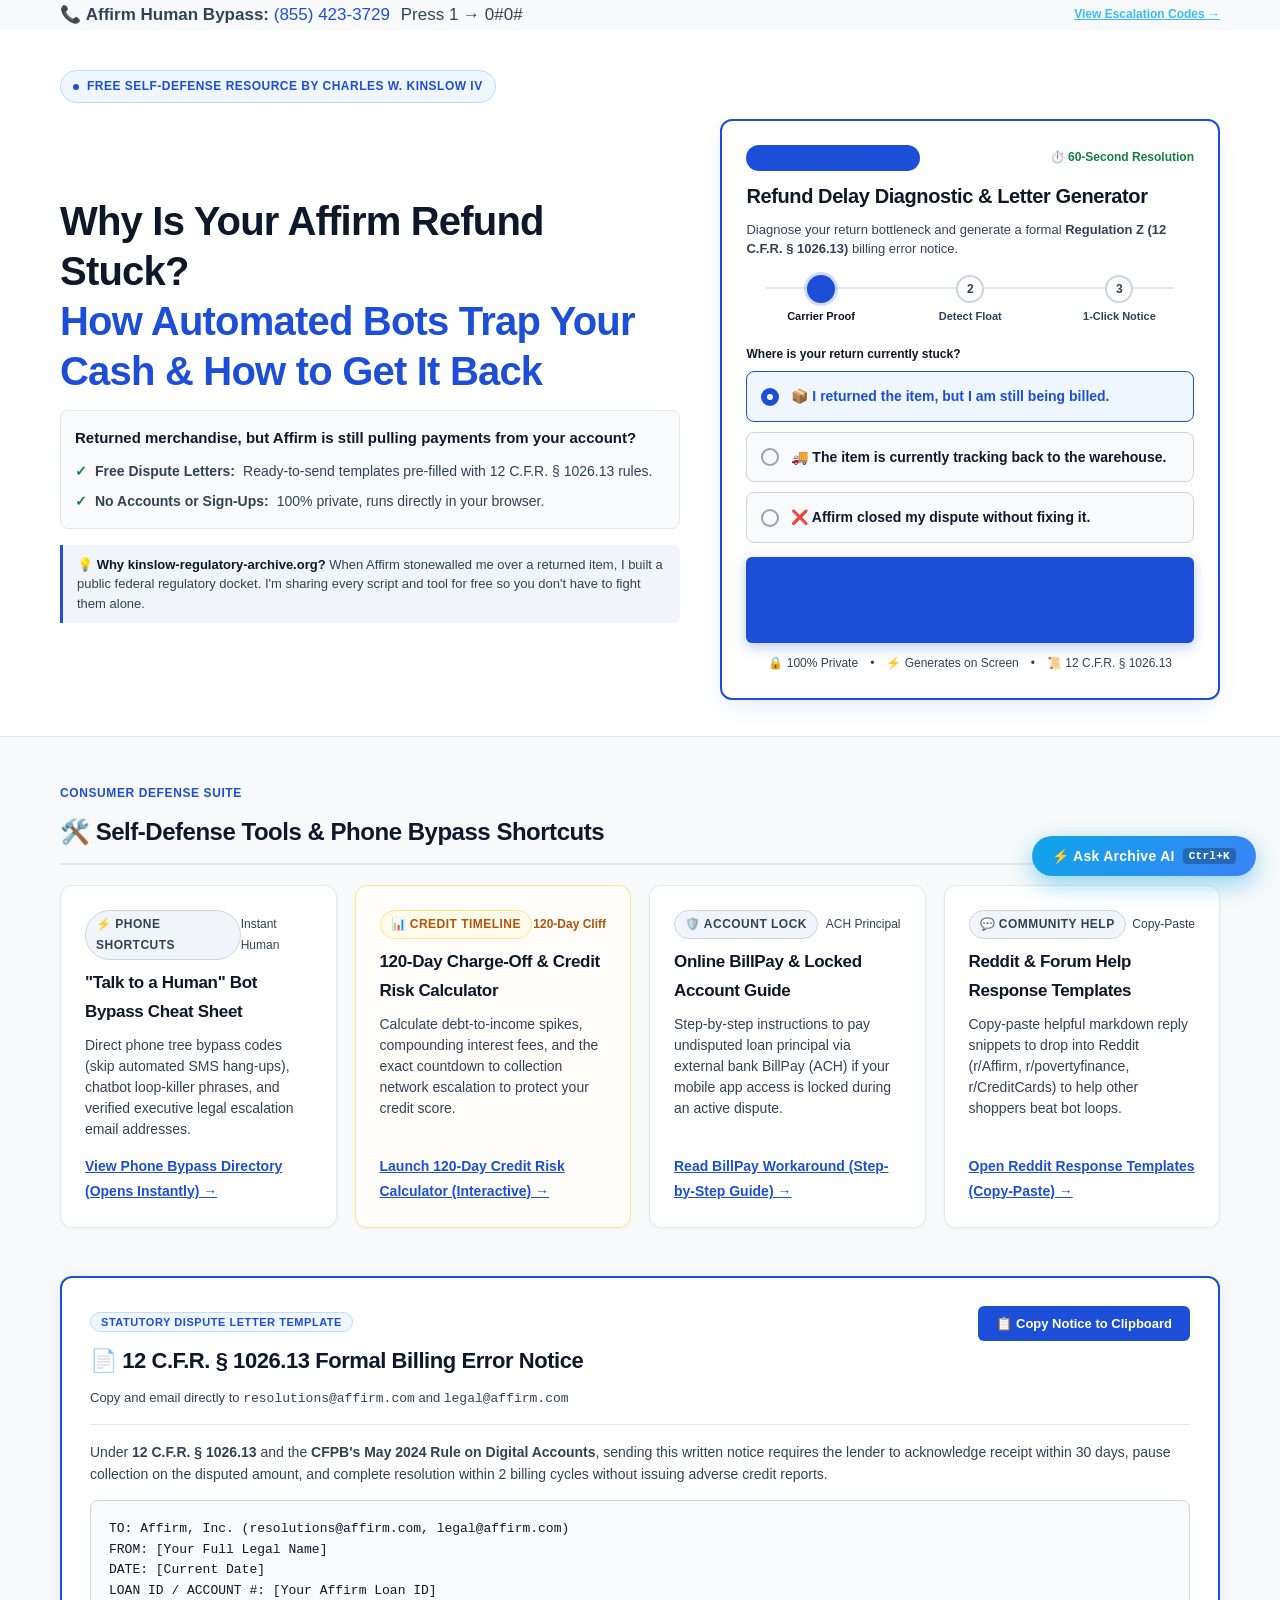
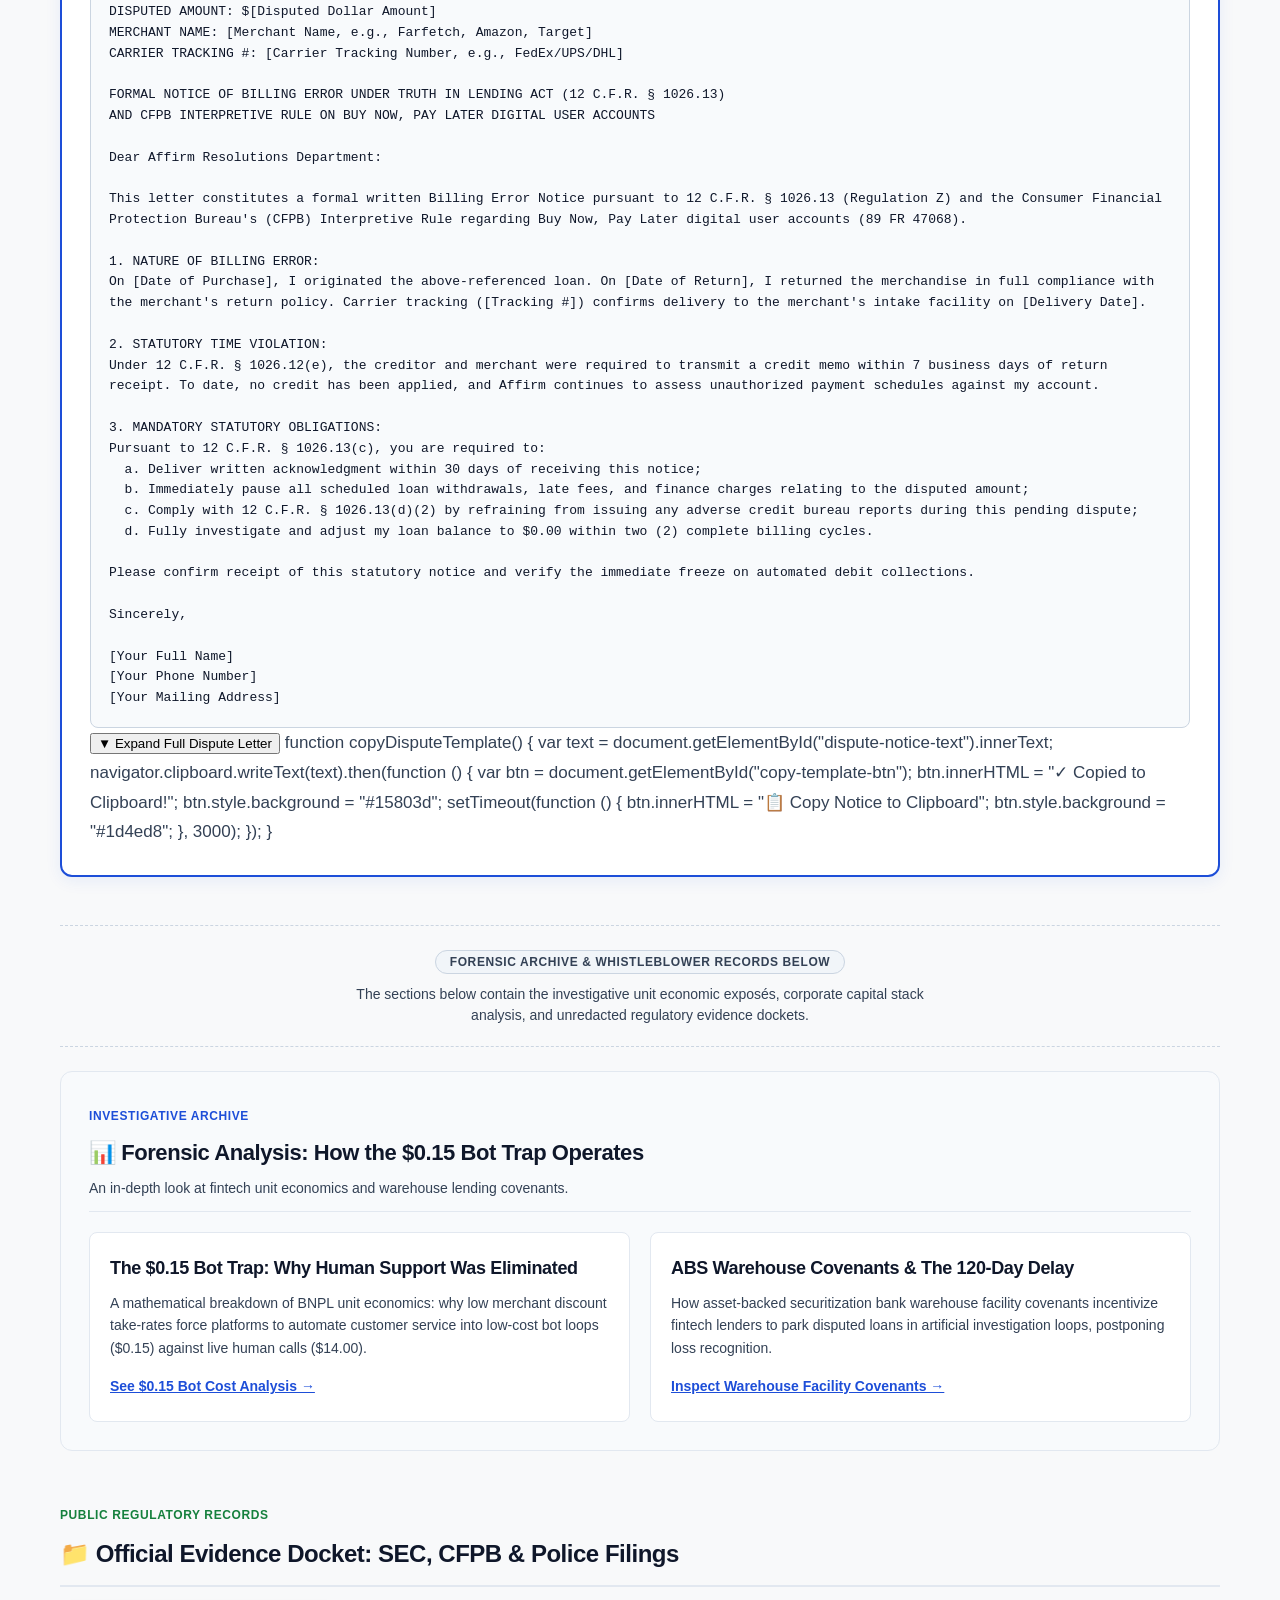
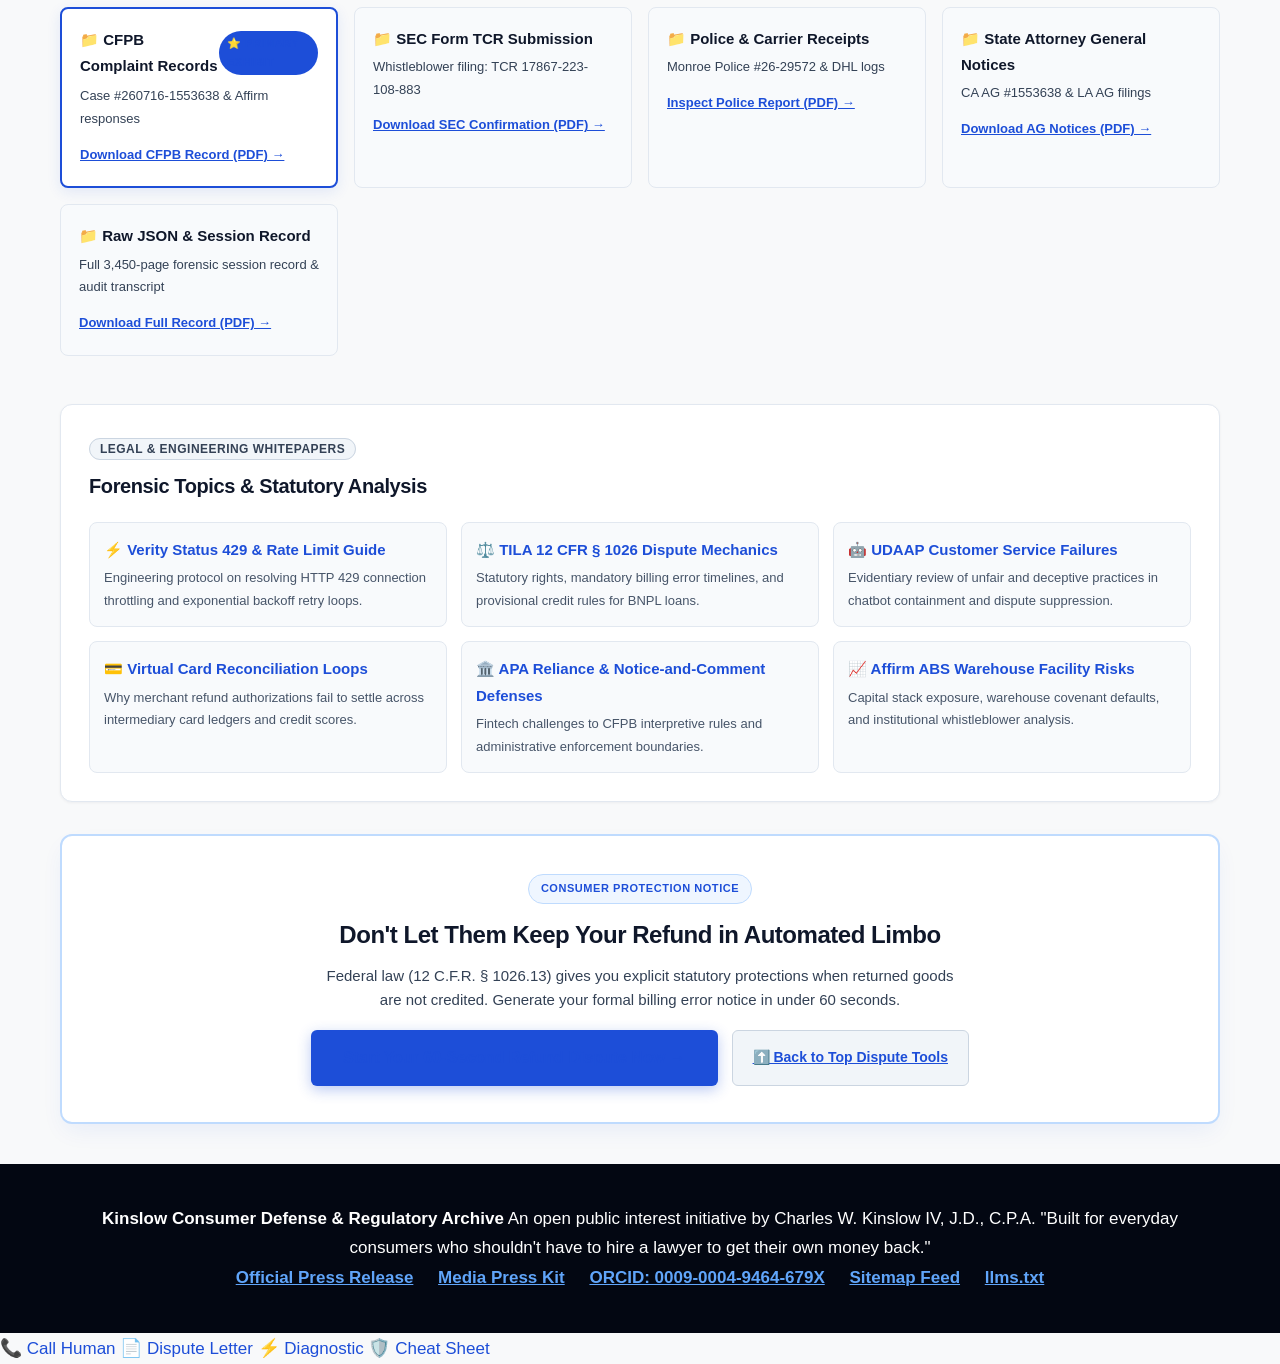
==== commit 321c3b23: "Update index.html" ====
--- a/index.html
+++ b/index.html
@@ -1711,7 +1711,26 @@
       function runSuggestedQuery(q) { document.getElementById('cfAiQueryInput').value = q; executeCfAiSearch(); }
       async function executeCfAiSearch() { const i = document.getElementById('cfAiQueryInput'), b = document.getElementById('cfAiResultBox'), btn = document.getElementById('cfAiSubmitBtn'), q = i.value.trim(); if (!q) return; b.classList.remove('empty'); b.innerHTML = '<span >⚡ Searching 1,024-D vector index and synthesizing response with Llama 3.3...</span>'; btn.disabled = true; try { const r = await fetch('https://3601505c-6b1d-4f8a-8c87-be76afe18393.search.ai.cloudflare.com/chat/completions', { method: 'POST', headers: { 'Content-Type': 'application/json' }, body: JSON.stringify({ messages: [{ role: 'system', content: 'You are the Charles W. Kinslow IV Regulatory Archive AI Assistant. Answer authoritatively with direct citations to the archive.' }, { role: 'user', content: q }] }) }); if (!r.ok) throw new Error('HTTP ' + r.status); const d = await r.json(); b.innerHTML = d.choices && d.choices[0] && d.choices[0].message ? d.choices[0].message.content : (d.response || JSON.stringify(d)); } catch (err) { try { const sr = await fetch('https://3601505c-6b1d-4f8a-8c87-be76afe18393.search.ai.cloudflare.com/search', { method: 'POST', headers: { 'Content-Type': 'application/json' }, body: JSON.stringify({ query: q }) }), sd = await sr.json(); if (sd.results && sd.results.length > 0) { let h = '<strong>Top Matching Excerpts from Archive:</strong><br><br>'; sd.results.slice(0, 3).forEach((x, n) => { h += `<div ><div >${x.title || x.url || 'Doc #' + (n + 1)}</div><div >${x.content || x.text || x.excerpt || JSON.stringify(x)}</div></div>`; }); b.innerHTML = h; } else { b.innerHTML = '<span >No exact semantic matches found.</span>'; } } catch (se) { b.innerHTML = '<span >Unable to connect to AI Search: ' + se.message + '</span>'; } } finally { btn.disabled = false; } }</script>
   <!-- End Cloudflare AI Search Widget -->
-
+<!-- STICKY MOBILE DOCK (THUMB-ZONE ACCESS) -->
+<nav class="mobile-bottom-dock" aria-label="Mobile Quick Actions">
+  <a href="tel:8554233729,1,,0%230%23" class="dock-action">
+    <span style="font-size: 18px;">📞</span>
+    <span>Call Human</span>
+  </a>
+  <a href="#dispute-letter-template" class="dock-action">
+    <span style="font-size: 18px;">📄</span>
+    <span>Dispute Letter</span>
+  </a>
+  <a href="tools/bnpl-refund-delay-diagnostic.html" class="dock-action primary-dock">
+    <span style="font-size: 18px;">⚡</span>
+    <span>Diagnostic</span>
+  </a>
+  <a href="tools/affirm-bot-bypass-cheat-sheet.html" class="dock-action">
+    <span style="font-size: 18px;">🛡️</span>
+    <span>Cheat Sheet</span>
+  </a>
+</nav>
+   
 </body>
 
 </html>
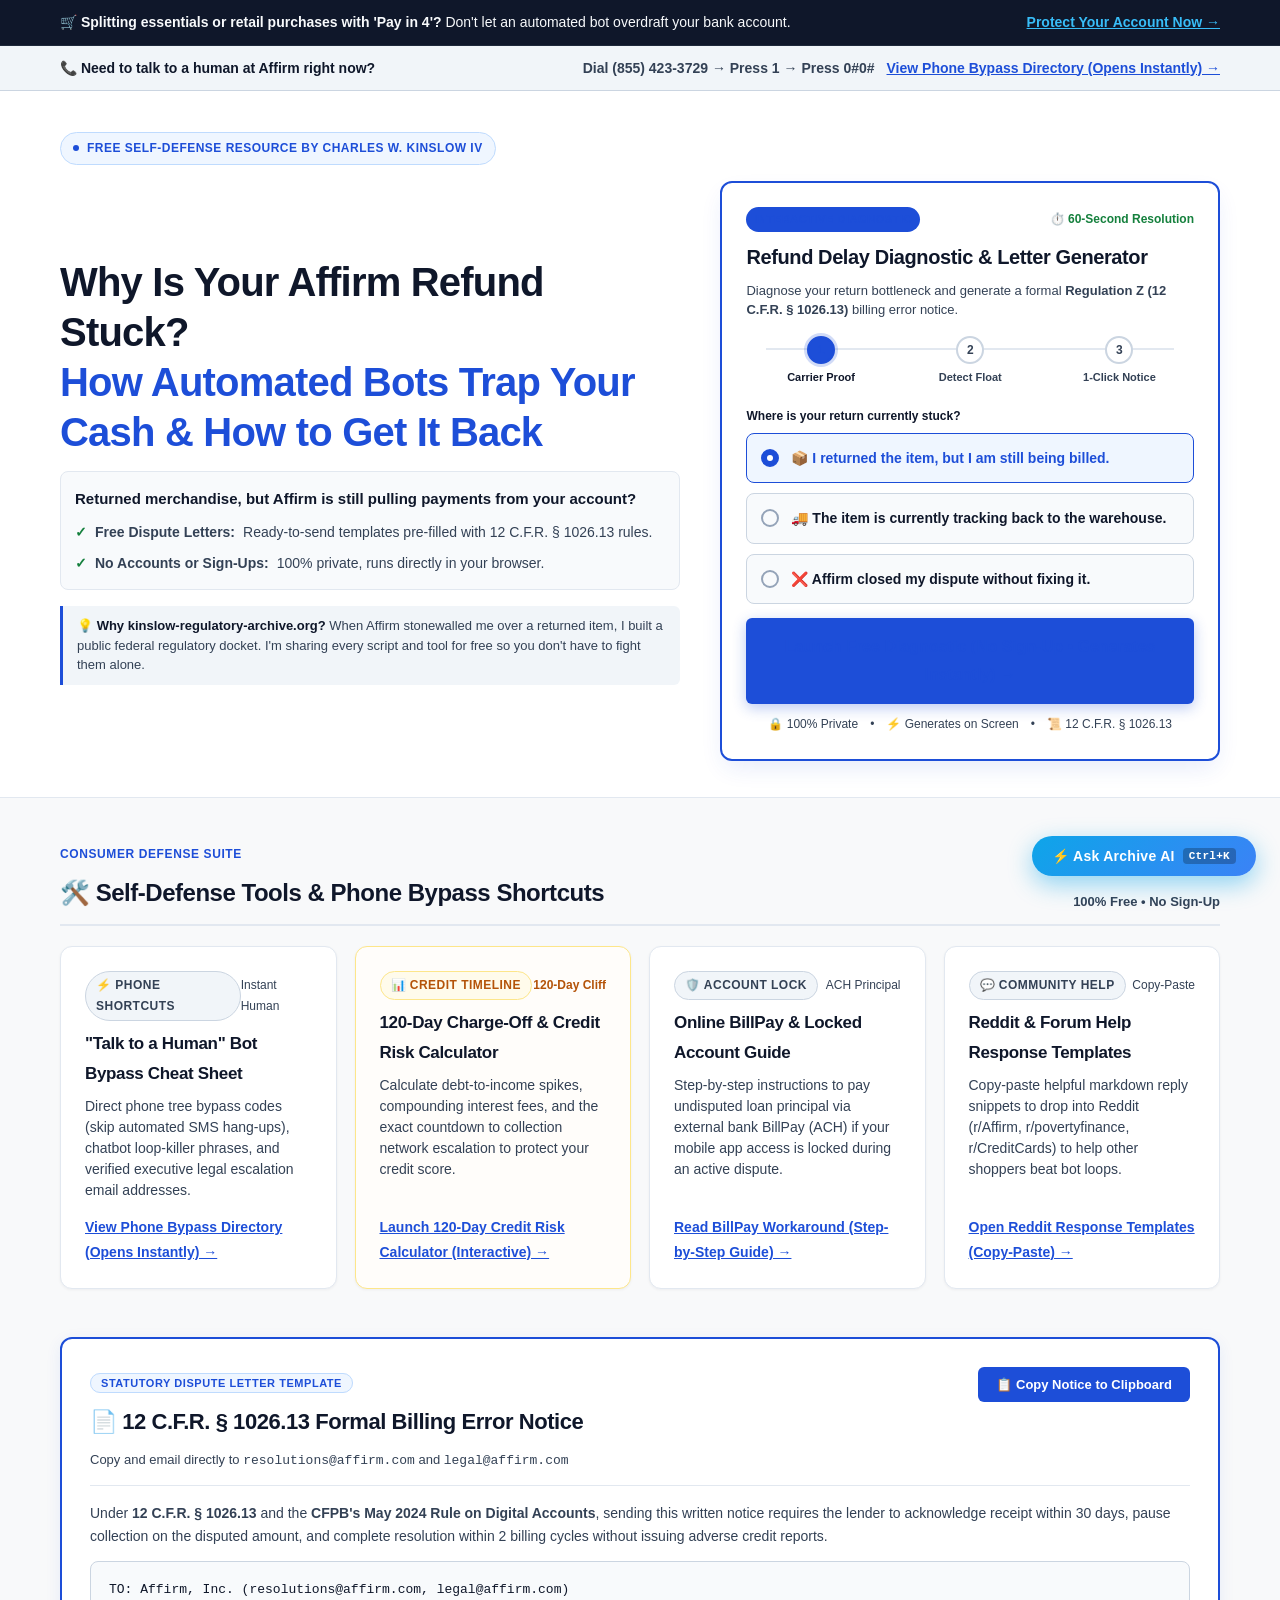
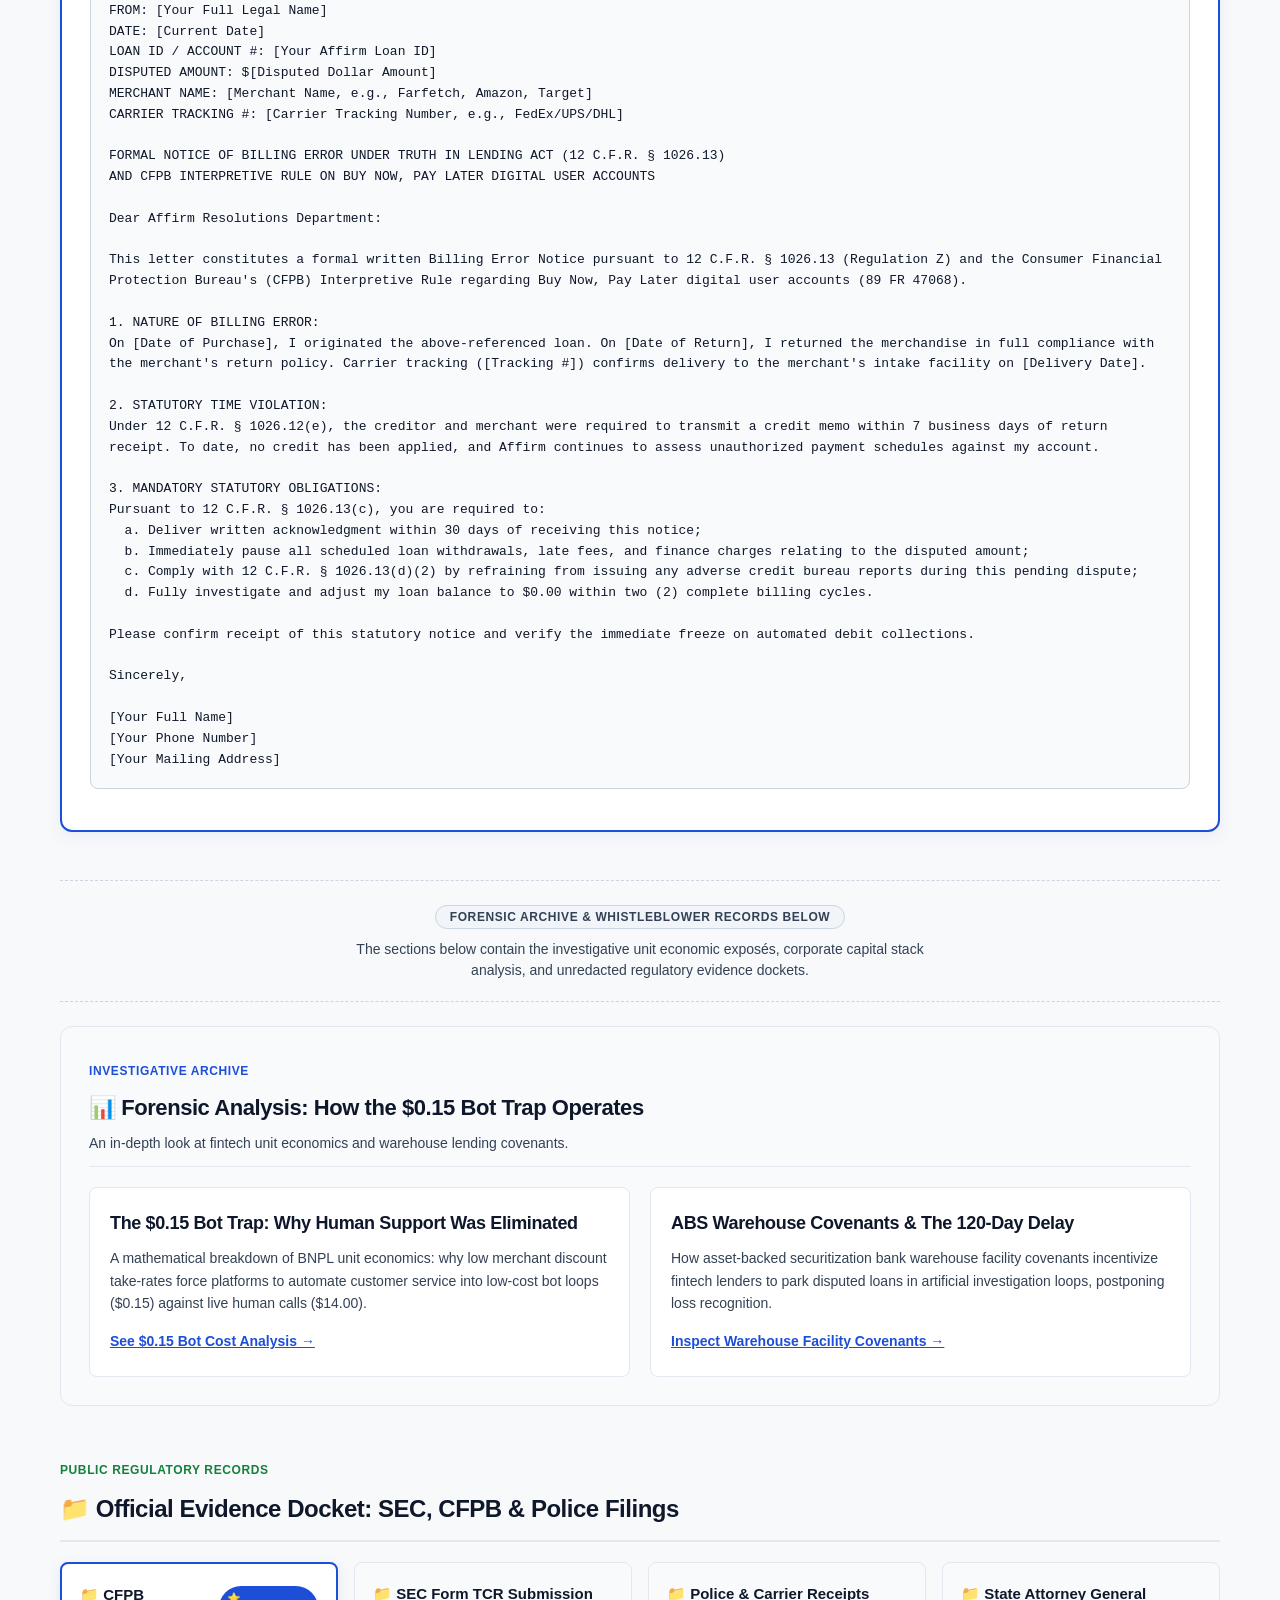
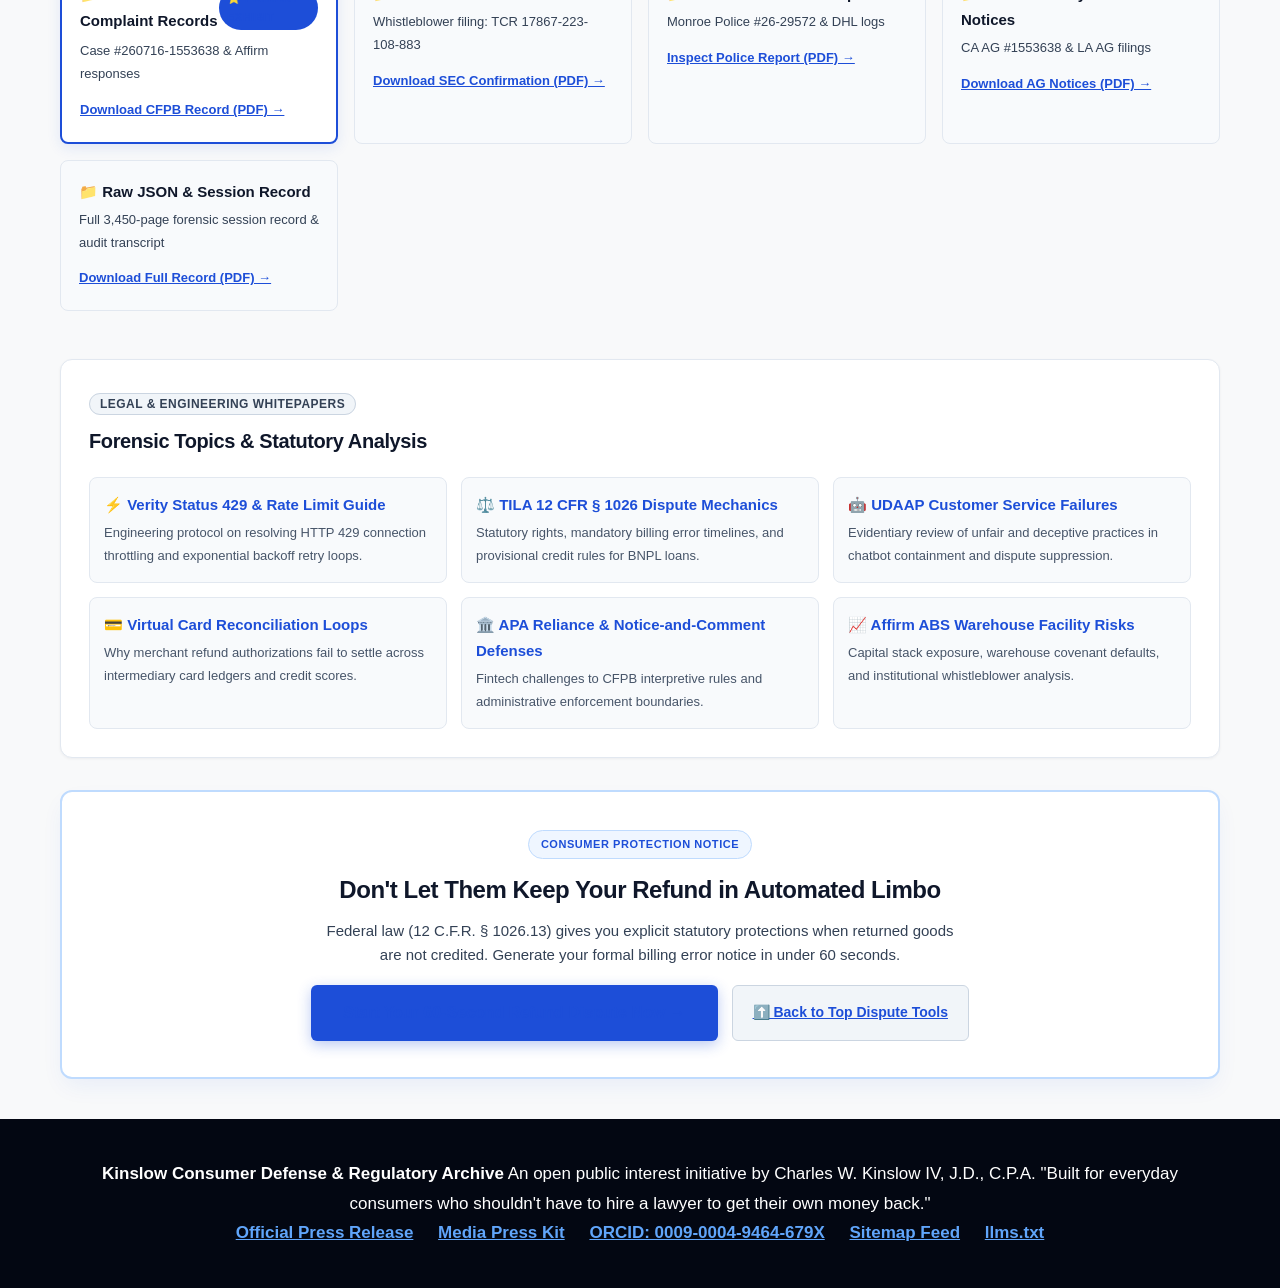
==== commit b5434f0d: "Update meta tags and modify mobile UI elements Removed Google site verification meta tag and updated" ====
--- a/index.html
+++ b/index.html
@@ -2,10 +2,7 @@
 <html lang="en-US">
 
 <head>
-  <meta name="google-site-verification" content="vT88dkj2K0Me4YpnC0ryNFiyrvqzWKQM_3ozZ97njNU" />
-
-
-
+  <meta name="description" content="Public regulatory archive and consumer defense toolkit for Affirm refund disputes, bot containment loops, CFPB dockets, and Regulation Z compliance.">
 
   <meta charset="UTF-8">
   <meta http-equiv="Cache-Control" content="no-cache, no-store, must-revalidate">
@@ -16,7 +13,7 @@
   <title>Affirm Refund Disputes, Denials &amp; Consumer Guide | Charles W. Kinslow IV</title>
   <meta name="description"
     content="Free tools and step-by-step letters from an everyday consumer to help you beat Affirm customer service bot loops, fix refund delays, and protect your credit score.">
-  <link rel="canonical" href="https://kinslow-regulatory-archive.org/">
+  <link rel="canonical" href="https://chasekn43.github.io/regulatory-archive-2026/">
 
   <!-- Open Graph / Facebook / LinkedIn (9 Principles Optimized) -->
   <meta property="og:type" content="website">
@@ -860,27 +857,144 @@
       color: var(--text-main);
       letter-spacing: -0.02em;
       font-weight: 800;
-    font-weight: 800;
-  }
-</style>
+    }
+    /* Mobile Emergency Bar */
+    .mobile-emergency-bar {
+      background: #0f172a;
+      color: #f8fafc;
+      padding: 10px 16px;
+      font-size: 13px;
+      display: flex;
+      align-items: center;
+      justify-content: space-between;
+      flex-wrap: wrap;
+      gap: 8px;
+      border-bottom: 1px solid #1e293b;
+    }
+    .mobile-emergency-bar a.phone-tap-link {
+      color: #38bdf8;
+      font-weight: 700;
+      text-decoration: underline;
+    }
+    .dtmf-pill {
+      background: #1e293b;
+      border: 1px solid #334155;
+      color: #cbd5e1;
+      font-size: 11px;
+      font-weight: 700;
+      padding: 2px 8px;
+      border-radius: 4px;
+    }
+
+    /* Collapsible Dispute Letter & Expand Button */
+    .dispute-letter-container {
+      position: relative;
+      max-height: 250px;
+      overflow: hidden;
+      transition: max-height 0.3s ease;
+    }
+    .dispute-letter-container.expanded {
+      max-height: none;
+    }
+    .letter-fade-overlay {
+      position: absolute;
+      bottom: 0;
+      left: 0;
+      right: 0;
+      height: 80px;
+      background: linear-gradient(transparent, #ffffff);
+      pointer-events: none;
+    }
+    .dispute-letter-container.expanded .letter-fade-overlay {
+      display: none;
+    }
+    .btn-expand-letter {
+      display: block;
+      width: 100%;
+      margin-top: 10px;
+      padding: 12px;
+      background: #f1f5f9;
+      border: 1.5px solid #cbd5e1;
+      border-radius: 6px;
+      font-weight: 700;
+      font-size: 14px;
+      color: #0f172a;
+      cursor: pointer;
+      text-align: center;
+      transition: all 0.2s ease;
+    }
+    .btn-expand-letter:hover {
+      background: #e2e8f0;
+      border-color: #94a3b8;
+    }
+
+    /* Sticky Mobile Bottom Dock */
+    .mobile-bottom-dock {
+      position: fixed;
+      bottom: 0;
+      left: 0;
+      right: 0;
+      background: #ffffff;
+      border-top: 1px solid #cbd5e1;
+      display: flex;
+      justify-content: space-around;
+      align-items: center;
+      padding: 8px 12px calc(8px + env(safe-area-inset-bottom, 0px));
+      box-shadow: 0 -4px 16px rgba(15, 23, 42, 0.08);
+      z-index: 9998;
+    }
+    .dock-action {
+      display: flex;
+      flex-direction: column;
+      align-items: center;
+      gap: 3px;
+      color: #475569;
+      font-size: 11px;
+      font-weight: 700;
+      text-decoration: none !important;
+    }
+    .dock-action:hover, .dock-action:active {
+      color: #1d4ed8;
+    }
+    .dock-action.primary-dock {
+      color: #1d4ed8;
+    }
+    @media (min-width: 768px) {
+      .mobile-bottom-dock {
+        display: none !important;
+      }
+    }
+
+  </style>
 </head>
-  
- <body class="guide-page">
-
-  <!-- CONSOLIDATED MOBILE EMERGENCY STRIP -->
-  <aside class="mobile-emergency-bar" role="complementary" aria-label="Consumer alert">
-    <div class="container" style="display: flex; justify-content: space-between; align-items: center; flex-wrap: wrap; width: 100%;">
-      <div>
-        <span>📞 <strong>Affirm Human Bypass:</strong> </span>
-        <a href="tel:8554233729,1,,0%230%23" class="phone-tap-link">(855) 423-3729</a>
-        <span class="dtmf-pill" style="margin-left: 6px;">Press 1 &rarr; 0#0#</span>
-      </div>
-      <a href="tools/affirm-bot-bypass-cheat-sheet.html" style="color: #38bdf8; font-size: 12px; font-weight: 700; text-decoration: underline;">
-        View Escalation Codes &rarr;
-      </a>
+
+<body class="guide-page">
+
+  <!-- TOP CONSUMER REALITY BANNER -->
+  <aside class="top-legal-bar" role="complementary" aria-label="Consumer alert">
+    <div class="container"
+      style="display: flex; justify-content: space-between; align-items: center; flex-wrap: wrap; gap: 8px;">
+      <span>🛒 <strong>Splitting essentials or retail purchases with 'Pay in 4'?</strong> Don't let an automated bot
+        overdraft your bank account.</span>
+      <a href="tools/bnpl-refund-delay-diagnostic.html"
+        style="color: #38bdf8 !important; font-weight: 700; text-decoration: underline; font-weight: 600; font-weight: 700; text-decoration: underline;; color: #1d4ed8; font-weight: 700; text-decoration: underline; font-weight: 700;">Protect
+        Your Account Now &rarr;</a>
     </div>
   </aside>
 
+  <!-- THEORY 3: QUICK PRIMACY ACCESS BAR (CRISP LIGHT GRAY - NO AMBER COMPETITION) -->
+  <div class="primacy-phone-bar">
+    <div class="container"
+      style="display: flex; justify-content: space-between; align-items: center; flex-wrap: wrap; gap: 8px;">
+      <span style="color: #0f172a; font-weight: 700;">📞 Need to talk to a human at Affirm right now?</span>
+      <span style="color: #334155; font-weight: 600;">Dial <strong>(855) 423-3729</strong> &rarr; Press
+        <strong>1</strong> &rarr; Press <strong>0#0#</strong> <a href="tools/affirm-bot-bypass-cheat-sheet.html"
+          style="color: #1d4ed8; font-weight: 700; margin-left: 8px; text-decoration: underline;; color: #1d4ed8; font-weight: 700; text-decoration: underline; font-weight: 700;">View
+          Phone Bypass Directory (Opens Instantly) &rarr;</a></span>
+    </div>
+  </div>
+
+  <!-- HERO SECTION: ASYMMETRIC GOLDEN RATIO (THEORY 1, 2, 4, 5, 7, 8) -->
   <header class="hero-section" style="color: #f8fafc;" style="color: #cbd5e1;" style="color: #cbd5e1;" role="banner">
     <div class="container">
 
@@ -1132,10 +1246,8 @@
         disputed amount, and complete resolution within 2 billing cycles without issuing adverse credit reports.
       </p>
 
-            <!-- COLLAPSIBLE LETTER CONTAINER -->
-      <div class="dispute-letter-container" id="letter-wrapper">
-        <pre id="dispute-notice-text"
-          style="background: #f8fafc; border: 1px solid #cbd5e1; border-radius: 8px; padding: 18px; font-family: monospace; font-size: 13px; color: #0f172a; line-height: 1.6; white-space: pre-wrap; word-break: break-word; user-select: all; margin: 0;">
+      <pre id="dispute-notice-text"
+        style="background: #f8fafc; border: 1px solid #cbd5e1; border-radius: 8px; padding: 18px; font-family: monospace; font-size: 13px; color: #0f172a; line-height: 1.6; white-space: pre-wrap; word-break: break-word; user-select: all;">
 TO: Affirm, Inc. (resolutions@affirm.com, legal@affirm.com)
 FROM: [Your Full Legal Name]
 DATE: [Current Date]
@@ -1172,40 +1284,8 @@
 [Your Phone Number]
 [Your Mailing Address]
 </pre>
-        <div class="letter-fade-overlay" id="letter-fade"></div>
-      </div>
-
-      <button type="button" class="btn-expand-letter" id="toggle-letter-btn" onclick="toggleLetterExpand()">
-        ▼ Expand Full Dispute Letter
-      </button>
 
       <script>
-        function toggleLetterExpand() {
-          var wrapper = document.getElementById("letter-wrapper");
-          var btn = document.getElementById("toggle-letter-btn");
-          if (wrapper.classList.contains("expanded")) {
-            wrapper.classList.remove("expanded");
-            btn.innerText = "▼ Expand Full Dispute Letter";
-          } else {
-            wrapper.classList.add("expanded");
-            btn.innerText = "▲ Collapse Dispute Letter";
-          }
-        }
-
-        function copyDisputeTemplate() {
-          var text = document.getElementById("dispute-notice-text").innerText;
-          navigator.clipboard.writeText(text).then(function () {
-            var btn = document.getElementById("copy-template-btn");
-            btn.innerHTML = "<span>✓ Copied to Clipboard!</span>";
-            btn.style.background = "#15803d";
-            setTimeout(function () {
-              btn.innerHTML = "<span>📋 Copy Notice to Clipboard</span>";
-              btn.style.background = "#1d4ed8";
-            }, 3000);
-          });
-        }
-      </script>
-
         function copyDisputeTemplate() {
           var text = document.getElementById("dispute-notice-text").innerText;
           navigator.clipboard.writeText(text).then(function () {
@@ -1711,6 +1791,7 @@
       function runSuggestedQuery(q) { document.getElementById('cfAiQueryInput').value = q; executeCfAiSearch(); }
       async function executeCfAiSearch() { const i = document.getElementById('cfAiQueryInput'), b = document.getElementById('cfAiResultBox'), btn = document.getElementById('cfAiSubmitBtn'), q = i.value.trim(); if (!q) return; b.classList.remove('empty'); b.innerHTML = '<span >⚡ Searching 1,024-D vector index and synthesizing response with Llama 3.3...</span>'; btn.disabled = true; try { const r = await fetch('https://3601505c-6b1d-4f8a-8c87-be76afe18393.search.ai.cloudflare.com/chat/completions', { method: 'POST', headers: { 'Content-Type': 'application/json' }, body: JSON.stringify({ messages: [{ role: 'system', content: 'You are the Charles W. Kinslow IV Regulatory Archive AI Assistant. Answer authoritatively with direct citations to the archive.' }, { role: 'user', content: q }] }) }); if (!r.ok) throw new Error('HTTP ' + r.status); const d = await r.json(); b.innerHTML = d.choices && d.choices[0] && d.choices[0].message ? d.choices[0].message.content : (d.response || JSON.stringify(d)); } catch (err) { try { const sr = await fetch('https://3601505c-6b1d-4f8a-8c87-be76afe18393.search.ai.cloudflare.com/search', { method: 'POST', headers: { 'Content-Type': 'application/json' }, body: JSON.stringify({ query: q }) }), sd = await sr.json(); if (sd.results && sd.results.length > 0) { let h = '<strong>Top Matching Excerpts from Archive:</strong><br><br>'; sd.results.slice(0, 3).forEach((x, n) => { h += `<div ><div >${x.title || x.url || 'Doc #' + (n + 1)}</div><div >${x.content || x.text || x.excerpt || JSON.stringify(x)}</div></div>`; }); b.innerHTML = h; } else { b.innerHTML = '<span >No exact semantic matches found.</span>'; } } catch (se) { b.innerHTML = '<span >Unable to connect to AI Search: ' + se.message + '</span>'; } } finally { btn.disabled = false; } }</script>
   <!-- End Cloudflare AI Search Widget -->
+
 <!-- STICKY MOBILE DOCK (THUMB-ZONE ACCESS) -->
 <nav class="mobile-bottom-dock" aria-label="Mobile Quick Actions">
   <a href="tel:8554233729,1,,0%230%23" class="dock-action">
@@ -1730,7 +1811,7 @@
     <span>Cheat Sheet</span>
   </a>
 </nav>
-   
+
 </body>
 
 </html>
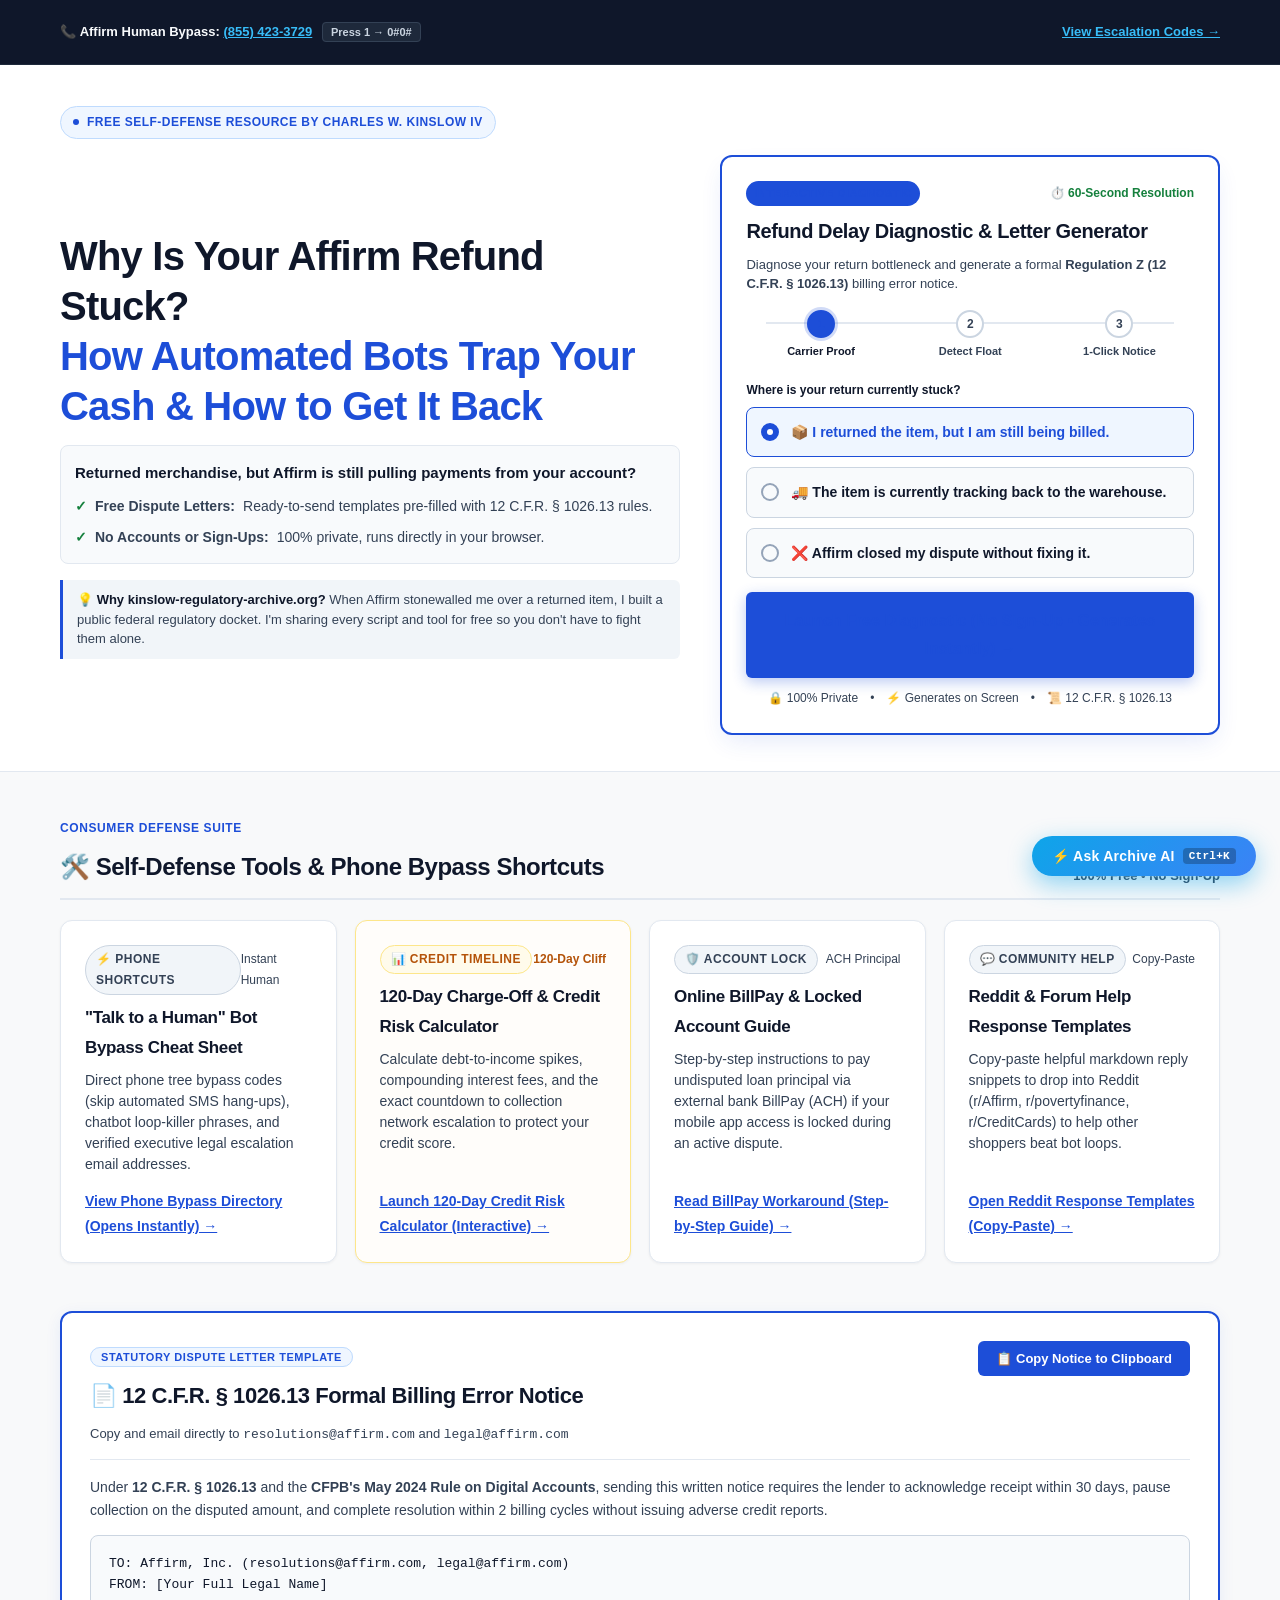
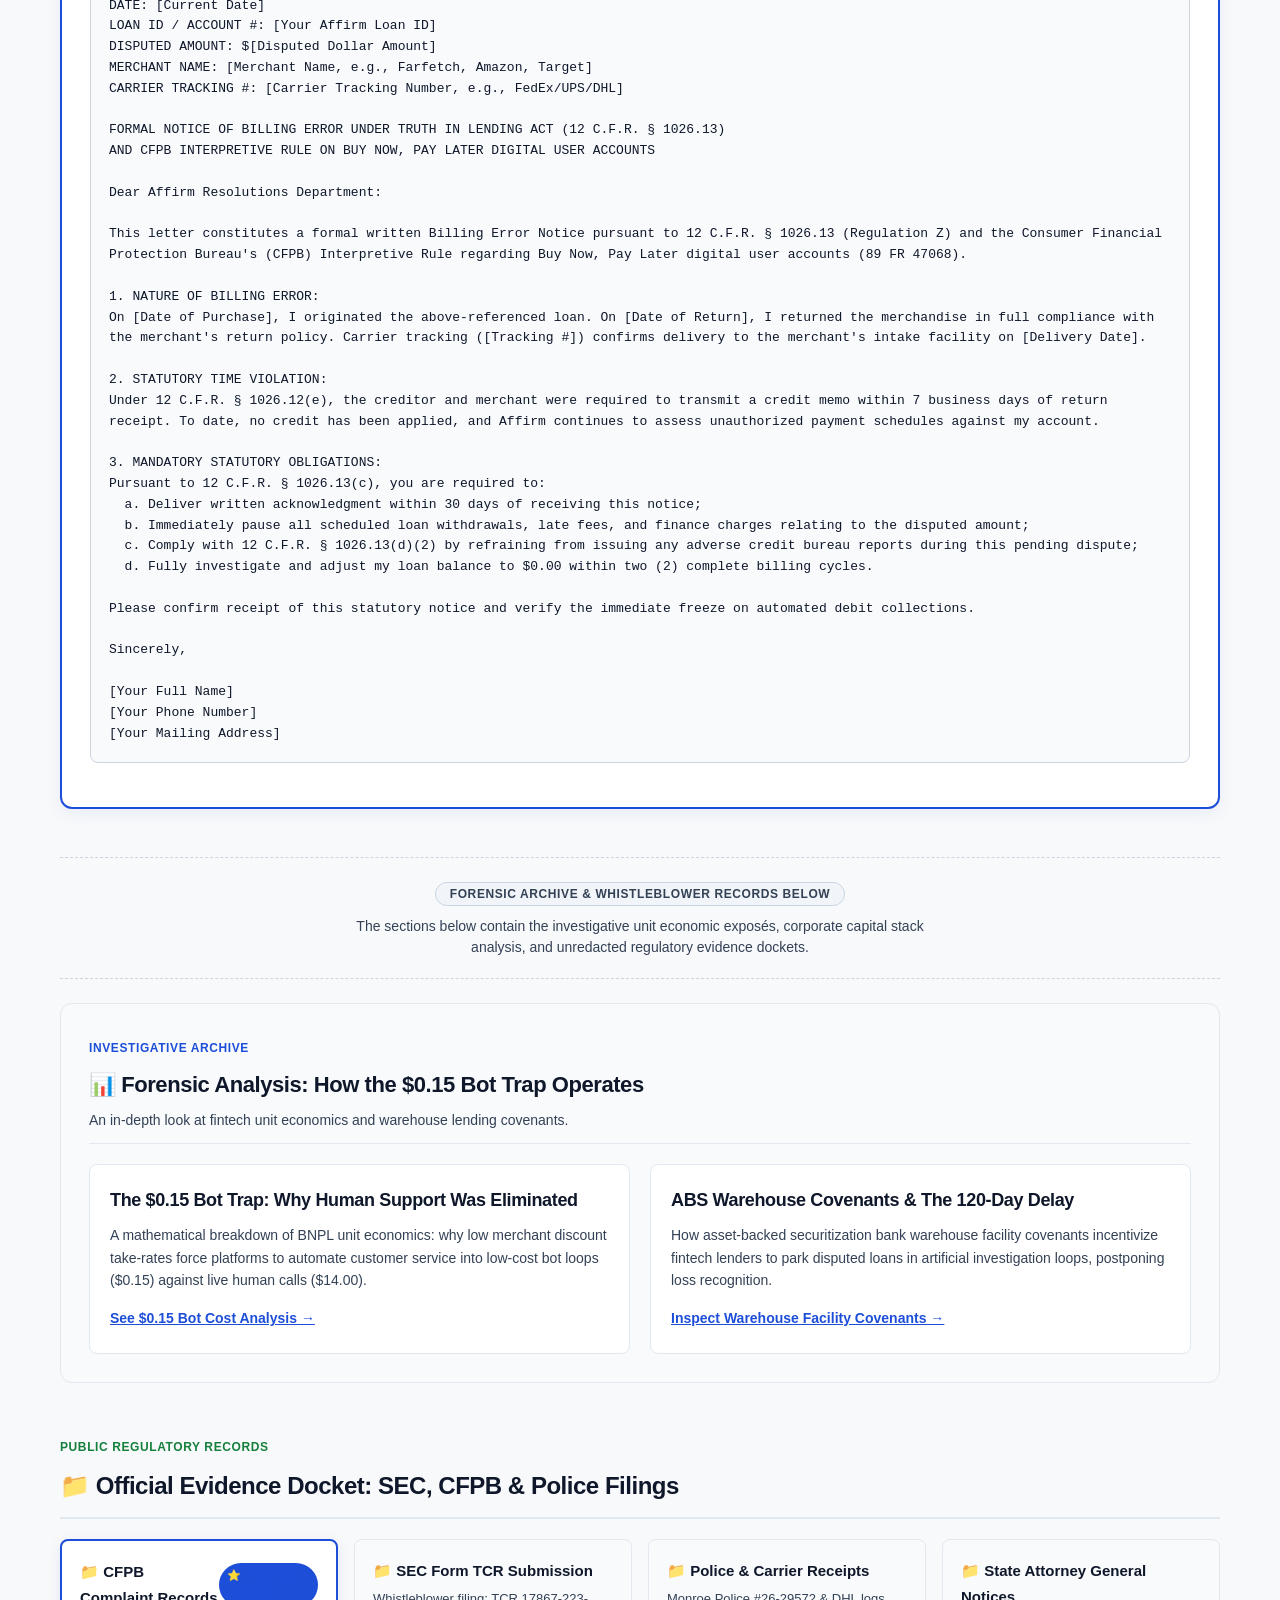
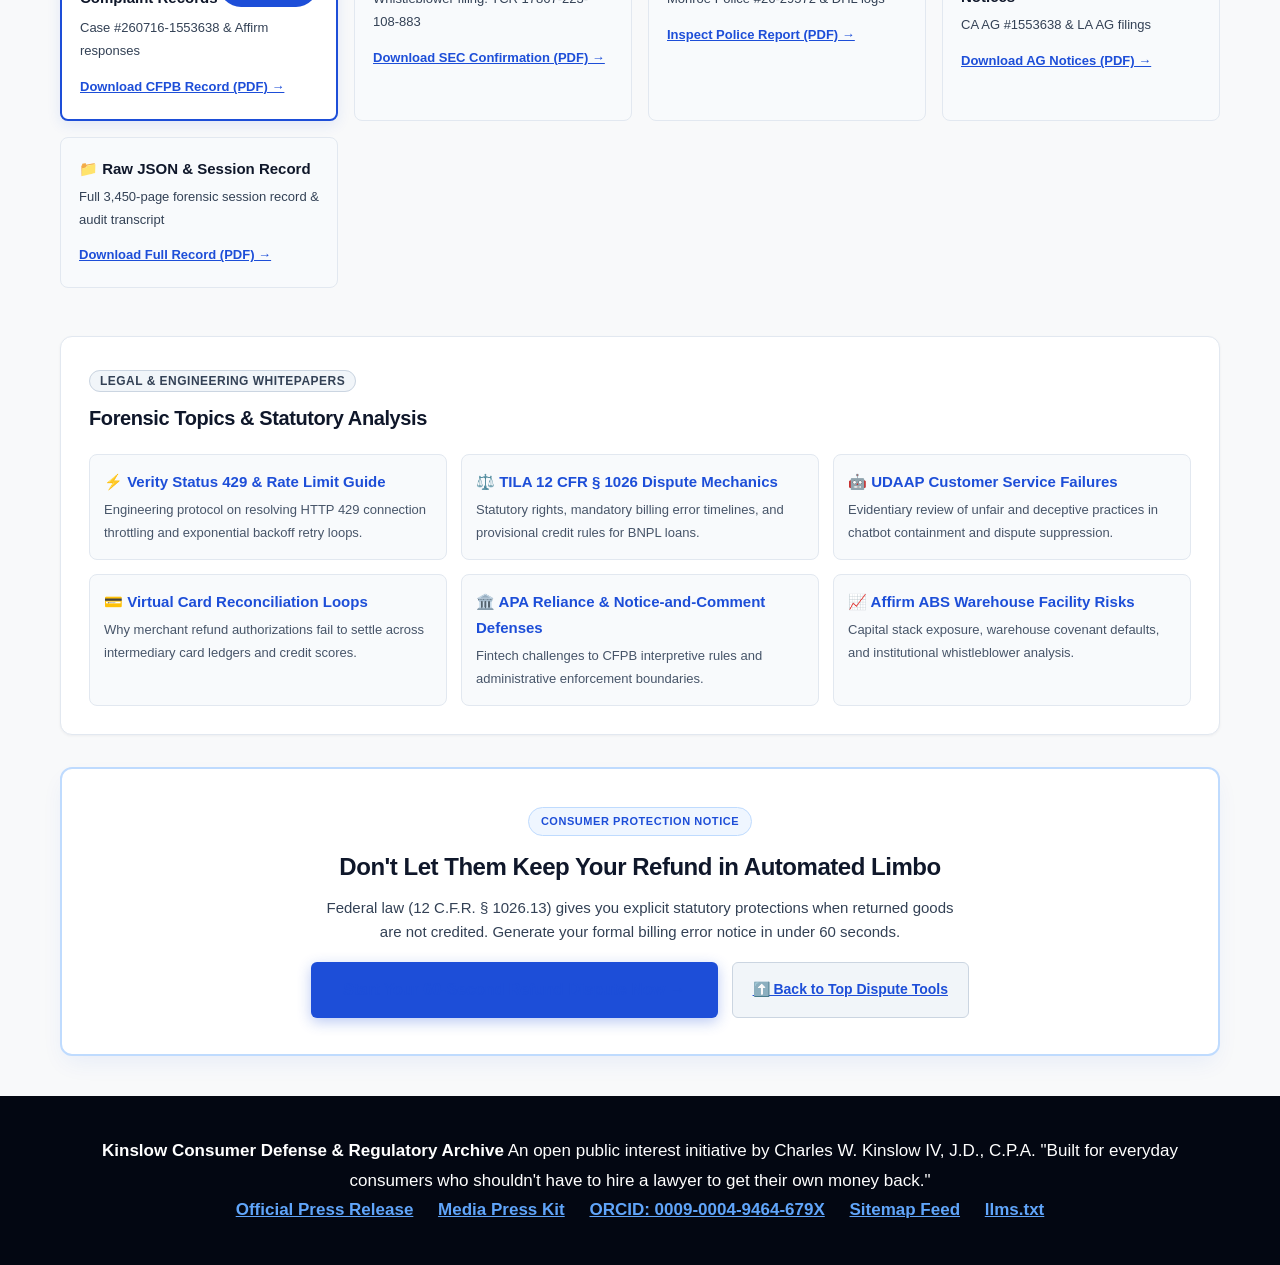
==== commit ab021a71: "Update index.html" ====
--- a/index.html
+++ b/index.html
@@ -491,9 +491,8 @@
       }
     ]
   }
-  </script>
-
-  <!-- CACHE FLUSHER -->
+      </script>
+<!-- CACHE FLUSHER -->
 
 
   <style>
@@ -858,77 +857,6 @@
       letter-spacing: -0.02em;
       font-weight: 800;
     }
-    /* Mobile Emergency Bar */
-    .mobile-emergency-bar {
-      background: #0f172a;
-      color: #f8fafc;
-      padding: 10px 16px;
-      font-size: 13px;
-      display: flex;
-      align-items: center;
-      justify-content: space-between;
-      flex-wrap: wrap;
-      gap: 8px;
-      border-bottom: 1px solid #1e293b;
-    }
-    .mobile-emergency-bar a.phone-tap-link {
-      color: #38bdf8;
-      font-weight: 700;
-      text-decoration: underline;
-    }
-    .dtmf-pill {
-      background: #1e293b;
-      border: 1px solid #334155;
-      color: #cbd5e1;
-      font-size: 11px;
-      font-weight: 700;
-      padding: 2px 8px;
-      border-radius: 4px;
-    }
-
-    /* Collapsible Dispute Letter & Expand Button */
-    .dispute-letter-container {
-      position: relative;
-      max-height: 250px;
-      overflow: hidden;
-      transition: max-height 0.3s ease;
-    }
-    .dispute-letter-container.expanded {
-      max-height: none;
-    }
-    .letter-fade-overlay {
-      position: absolute;
-      bottom: 0;
-      left: 0;
-      right: 0;
-      height: 80px;
-      background: linear-gradient(transparent, #ffffff);
-      pointer-events: none;
-    }
-    .dispute-letter-container.expanded .letter-fade-overlay {
-      display: none;
-    }
-    .btn-expand-letter {
-      display: block;
-      width: 100%;
-      margin-top: 10px;
-      padding: 12px;
-      background: #f1f5f9;
-      border: 1.5px solid #cbd5e1;
-      border-radius: 6px;
-      font-weight: 700;
-      font-size: 14px;
-      color: #0f172a;
-      cursor: pointer;
-      text-align: center;
-      transition: all 0.2s ease;
-    }
-    .btn-expand-letter:hover {
-      background: #e2e8f0;
-      border-color: #94a3b8;
-    }
-
-    /* Sticky Mobile Bottom Dock */
     .mobile-bottom-dock {
       position: fixed;
       bottom: 0;
@@ -964,38 +892,117 @@
         display: none !important;
       }
     }
+    /* ==========================================
+       MOBILE VIEWPORT, TAP TARGET & DOCK STYLES
+       ========================================== */
+    .mobile-emergency-bar {
+      background: #0f172a;
+      color: #f8fafc;
+      padding: 10px 16px;
+      font-size: 13px;
+      display: flex;
+      align-items: center;
+      justify-content: space-between;
+      flex-wrap: wrap;
+      gap: 8px;
+      border-bottom: 1px solid #1e293b;
+    }
+    .mobile-emergency-bar a.phone-tap-link {
+      color: #38bdf8;
+      font-weight: 700;
+      text-decoration: underline;
+      display: inline-flex;
+      align-items: center;
+      min-height: 44px; /* Google 48px touch friendly */
+    }
+    .dtmf-pill {
+      background: #1e293b;
+      border: 1px solid #334155;
+      color: #cbd5e1;
+      font-size: 11px;
+      font-weight: 700;
+      padding: 3px 8px;
+      border-radius: 4px;
+    }
+
+    /* Fully Visible High-Intent Dispute Notice Box */
+    .dispute-notice-box {
+      background: #f8fafc;
+      border: 1.5px solid #cbd5e1;
+      border-radius: 8px;
+      padding: 18px;
+      font-family: monospace;
+      font-size: 13px;
+      color: #0f172a;
+      line-height: 1.6;
+      white-space: pre-wrap;
+      word-break: break-word;
+      user-select: all;
+      margin: 0 0 16px 0;
+    }
+
+    /* Fixed Bottom Thumb-Dock (Mobile Only) */
+    .mobile-bottom-dock {
+      position: fixed;
+      bottom: 0;
+      left: 0;
+      right: 0;
+      background: #ffffff;
+      border-top: 1px solid #cbd5e1;
+      display: flex;
+      justify-content: space-around;
+      align-items: center;
+      padding: 8px 12px calc(8px + env(safe-area-inset-bottom, 0px));
+      box-shadow: 0 -4px 16px rgba(15, 23, 42, 0.08);
+      z-index: 9998;
+    }
+    .dock-action {
+      display: flex;
+      flex-direction: column;
+      align-items: center;
+      justify-content: center;
+      gap: 3px;
+      color: #475569;
+      font-size: 11px;
+      font-weight: 700;
+      text-decoration: none !important;
+      min-height: 48px;
+      min-width: 60px;
+    }
+    .dock-action:hover, .dock-action:active {
+      color: #1d4ed8;
+    }
+    .dock-action.primary-dock {
+      color: #1d4ed8;
+    }
+    @media (min-width: 768px) {
+      .mobile-bottom-dock {
+        display: none !important;
+      }
+    }
+
 
   </style>
 </head>
 
 <body class="guide-page">
 
-  <!-- TOP CONSUMER REALITY BANNER -->
-  <aside class="top-legal-bar" role="complementary" aria-label="Consumer alert">
-    <div class="container"
-      style="display: flex; justify-content: space-between; align-items: center; flex-wrap: wrap; gap: 8px;">
-      <span>🛒 <strong>Splitting essentials or retail purchases with 'Pay in 4'?</strong> Don't let an automated bot
-        overdraft your bank account.</span>
-      <a href="tools/bnpl-refund-delay-diagnostic.html"
-        style="color: #38bdf8 !important; font-weight: 700; text-decoration: underline; font-weight: 600; font-weight: 700; text-decoration: underline;; color: #1d4ed8; font-weight: 700; text-decoration: underline; font-weight: 700;">Protect
-        Your Account Now &rarr;</a>
+  <!-- CONSOLIDATED MOBILE EMERGENCY STRIP -->
+  <aside class="mobile-emergency-bar" role="complementary" aria-label="Consumer alert">
+    <div class="container" style="display: flex; justify-content: space-between; align-items: center; flex-wrap: wrap; width: 100%; gap: 8px;">
+      <div>
+        <span>📞 <strong>Affirm Human Bypass:</strong> </span>
+        <a href="tel:8554233729,1,,0%230%23" class="phone-tap-link">(855) 423-3729</a>
+        <span class="dtmf-pill" style="margin-left: 6px;">Press 1 &rarr; 0#0#</span>
+      </div>
+      <a href="tools/affirm-bot-bypass-cheat-sheet.html" style="color: #38bdf8; font-size: 13px; font-weight: 700; text-decoration: underline; min-height: 44px; display: inline-flex; align-items: center;">
+        View Escalation Codes &rarr;
+      </a>
     </div>
   </aside>
 
-  <!-- THEORY 3: QUICK PRIMACY ACCESS BAR (CRISP LIGHT GRAY - NO AMBER COMPETITION) -->
-  <div class="primacy-phone-bar">
-    <div class="container"
-      style="display: flex; justify-content: space-between; align-items: center; flex-wrap: wrap; gap: 8px;">
-      <span style="color: #0f172a; font-weight: 700;">📞 Need to talk to a human at Affirm right now?</span>
-      <span style="color: #334155; font-weight: 600;">Dial <strong>(855) 423-3729</strong> &rarr; Press
-        <strong>1</strong> &rarr; Press <strong>0#0#</strong> <a href="tools/affirm-bot-bypass-cheat-sheet.html"
-          style="color: #1d4ed8; font-weight: 700; margin-left: 8px; text-decoration: underline;; color: #1d4ed8; font-weight: 700; text-decoration: underline; font-weight: 700;">View
-          Phone Bypass Directory (Opens Instantly) &rarr;</a></span>
-    </div>
-  </div>
-
-  <!-- HERO SECTION: ASYMMETRIC GOLDEN RATIO (THEORY 1, 2, 4, 5, 7, 8) -->
-  <header class="hero-section" style="color: #f8fafc;" style="color: #cbd5e1;" style="color: #cbd5e1;" role="banner">
+  <!-- HERO SECTION -->
+  <header class="hero-section" role="banner">
     <div class="container">
 
       <div
@@ -1120,9 +1127,9 @@
   </header>
 
   <!-- JAVASCRIPT FOR DYNAMIC GOAL-GRADIENT FEEDBACK (THEORY 4) -->
-  <script>function selectOption(el, stepNum) { var cards = document.querySelectorAll('.status-option-card'); cards.forEach(function (c) { c.classList.remove('selected'); }); el.classList.add('selected'); var node1 = document.getElementById('node-1'); var node2 = document.getElementById('node-2'); if (node1 && node2) { node1.className = 'roadmap-node completed'; node1.querySelector('.roadmap-circle').innerHTML = '✓'; node2.className = 'roadmap-node active'; } }</script>
-
-  <!-- MAIN VIEWPORT: OPERATIONAL CONSUMER DEFENSE TOOLS (THEORY 1 & 3: ELEVATED DUAL PRIMACY) -->
+  <script>function selectOption(el, stepNum) { var cards = document.querySelectorAll('.status-option-card'); cards.forEach(function (c) { c.classList.remove('selected'); }); el.classList.add('selected'); var node1 = document.getElementById('node-1'); var node2 = document.getElementById('node-2'); if (node1 && node2) { node1.className = 'roadmap-node completed'; node1.querySelector('.roadmap-circle').innerHTML = '✓'; node2.className = 'roadmap-node active'; } }
+      </script>
+<!-- MAIN VIEWPORT: OPERATIONAL CONSUMER DEFENSE TOOLS (THEORY 1 & 3: ELEVATED DUAL PRIMACY) -->
   <main class="container" style="margin: 40px auto;">
 
     <!-- TIER 1: OPERATIONAL CONSUMER SELF-DEFENSE SUITE -->
@@ -1240,14 +1247,14 @@
         </button>
       </div>
 
-      <p style="font-size: 14px; color: #334155; line-height: 1.6; margin-bottom: 14px;">
+            <p style="font-size: 14px; color: #334155; line-height: 1.6; margin-bottom: 14px;">
         Under <strong>12 C.F.R. § 1026.13</strong> and the <strong>CFPB's May 2024 Rule on Digital Accounts</strong>,
         sending this written notice requires the lender to acknowledge receipt within 30 days, pause collection on the
         disputed amount, and complete resolution within 2 billing cycles without issuing adverse credit reports.
       </p>
 
-      <pre id="dispute-notice-text"
-        style="background: #f8fafc; border: 1px solid #cbd5e1; border-radius: 8px; padding: 18px; font-family: monospace; font-size: 13px; color: #0f172a; line-height: 1.6; white-space: pre-wrap; word-break: break-word; user-select: all;">
+      <!-- FULL UNCOLLAPSED STATUTORY DISPUTE NOTICE (MAX SEARCH INTENT & ZERO BOUNCE) -->
+      <pre id="dispute-notice-text" class="dispute-notice-box">
 TO: Affirm, Inc. (resolutions@affirm.com, legal@affirm.com)
 FROM: [Your Full Legal Name]
 DATE: [Current Date]
@@ -1299,7 +1306,7 @@
           });
         }
       </script>
-    </section>
+</section>
 
     <!-- THEORY 2: SOFTENED TRANSITION BANNER TO FORENSIC ARCHIVE -->
     <div
@@ -1789,8 +1796,11 @@
       function closeCfAiModal() { document.getElementById('cfAiModalBackdrop').classList.remove('active'); }
       document.addEventListener('keydown', e => { if ((e.ctrlKey || e.metaKey) && e.key.toLowerCase() === 'k') { e.preventDefault(); const m = document.getElementById('cfAiModalBackdrop'); m.classList.contains('active') ? closeCfAiModal() : openCfAiModal(); } else if (e.key === 'Escape') { closeCfAiModal(); } });
       function runSuggestedQuery(q) { document.getElementById('cfAiQueryInput').value = q; executeCfAiSearch(); }
-      async function executeCfAiSearch() { const i = document.getElementById('cfAiQueryInput'), b = document.getElementById('cfAiResultBox'), btn = document.getElementById('cfAiSubmitBtn'), q = i.value.trim(); if (!q) return; b.classList.remove('empty'); b.innerHTML = '<span >⚡ Searching 1,024-D vector index and synthesizing response with Llama 3.3...</span>'; btn.disabled = true; try { const r = await fetch('https://3601505c-6b1d-4f8a-8c87-be76afe18393.search.ai.cloudflare.com/chat/completions', { method: 'POST', headers: { 'Content-Type': 'application/json' }, body: JSON.stringify({ messages: [{ role: 'system', content: 'You are the Charles W. Kinslow IV Regulatory Archive AI Assistant. Answer authoritatively with direct citations to the archive.' }, { role: 'user', content: q }] }) }); if (!r.ok) throw new Error('HTTP ' + r.status); const d = await r.json(); b.innerHTML = d.choices && d.choices[0] && d.choices[0].message ? d.choices[0].message.content : (d.response || JSON.stringify(d)); } catch (err) { try { const sr = await fetch('https://3601505c-6b1d-4f8a-8c87-be76afe18393.search.ai.cloudflare.com/search', { method: 'POST', headers: { 'Content-Type': 'application/json' }, body: JSON.stringify({ query: q }) }), sd = await sr.json(); if (sd.results && sd.results.length > 0) { let h = '<strong>Top Matching Excerpts from Archive:</strong><br><br>'; sd.results.slice(0, 3).forEach((x, n) => { h += `<div ><div >${x.title || x.url || 'Doc #' + (n + 1)}</div><div >${x.content || x.text || x.excerpt || JSON.stringify(x)}</div></div>`; }); b.innerHTML = h; } else { b.innerHTML = '<span >No exact semantic matches found.</span>'; } } catch (se) { b.innerHTML = '<span >Unable to connect to AI Search: ' + se.message + '</span>'; } } finally { btn.disabled = false; } }</script>
-  <!-- End Cloudflare AI Search Widget -->
+      async function executeCfAiSearch() { const i = document.getElementById('cfAiQueryInput'), b = document.getElementById('cfAiResultBox'), btn = document.getElementById('cfAiSubmitBtn'), q = i.value.trim(); if (!q) return; b.classList.remove('empty'); b.innerHTML = '<span >⚡ Searching 1,024-D vector index and synthesizing response with Llama 3.3...</span>'; btn.disabled = true; try { const r = await fetch('https://3601505c-6b1d-4f8a-8c87-be76afe18393.search.ai.cloudflare.com/chat/completions', { method: 'POST', headers: { 'Content-Type': 'application/json' }, body: JSON.stringify({ messages: [{ role: 'system', content: 'You are the Charles W. Kinslow IV Regulatory Archive AI Assistant. Answer authoritatively with direct citations to the archive.' }, { role: 'user', content: q }] }) }); if (!r.ok) throw new Error('HTTP ' + r.status); const d = await r.json(); b.innerHTML = d.choices && d.choices[0] && d.choices[0].message ? d.choices[0].message.content : (d.response || JSON.stringify(d)); } catch (err) { try { const sr = await fetch('https://3601505c-6b1d-4f8a-8c87-be76afe18393.search.ai.cloudflare.com/search', { method: 'POST', headers: { 'Content-Type': 'application/json' }, body: JSON.stringify({ query: q }) }), sd = await sr.json(); if (sd.results && sd.results.length > 0) { let h = '<strong>Top Matching Excerpts from Archive:</strong><br><br>'; sd.results.slice(0, 3).forEach((x, n) => { h += `<div ><div >${x.title || x.url || 'Doc #' + (n + 1)}</div><div >${x.content || x.text || x.excerpt || JSON.stringify(x)}</div></div>`; }); b.innerHTML = h; } else { b.innerHTML = '<span >No exact semantic matches found.</span>'; } } catch (se) { b.innerHTML = '<span >Unable to connect to AI Search: ' + se.message + '</span>'; } } finally { btn.disabled = false; } }
+      </script>
+<!-- End Cloudflare AI Search Widget -->
+
+
 
 <!-- STICKY MOBILE DOCK (THUMB-ZONE ACCESS) -->
 <nav class="mobile-bottom-dock" aria-label="Mobile Quick Actions">
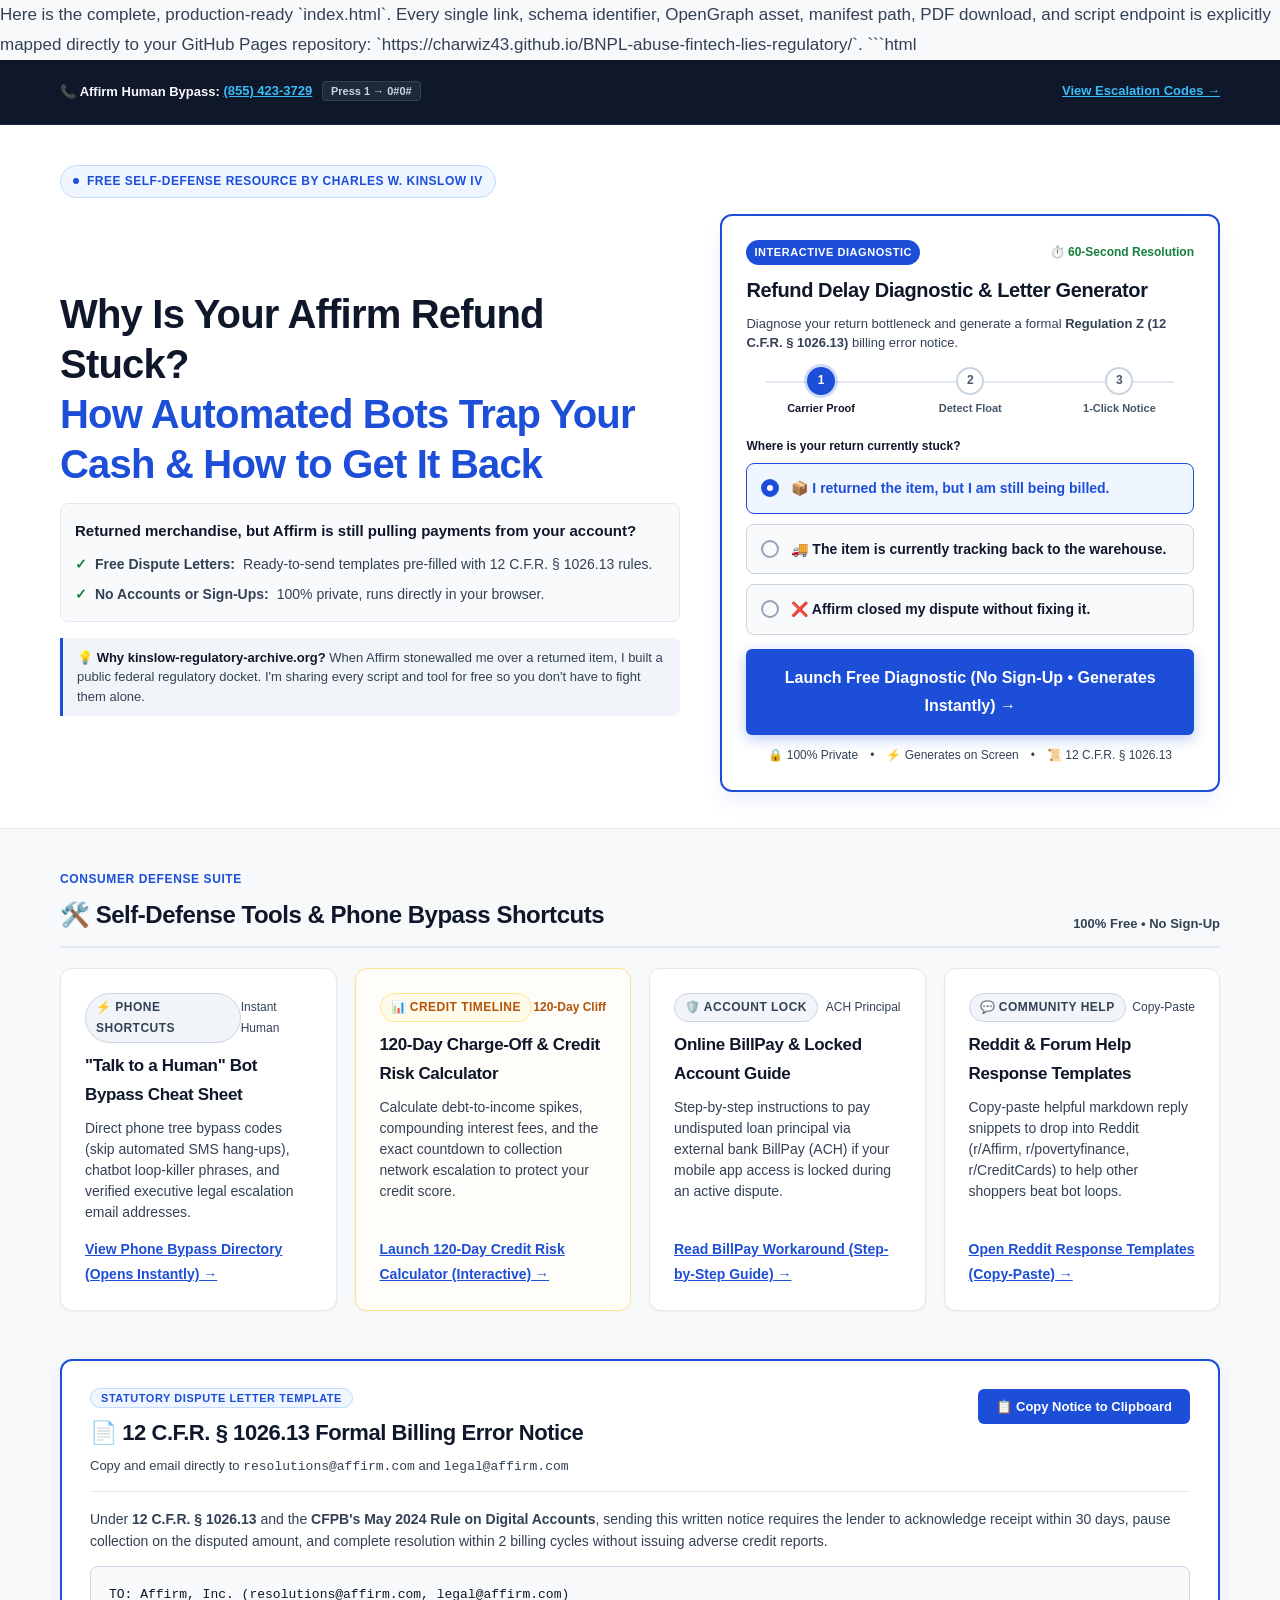
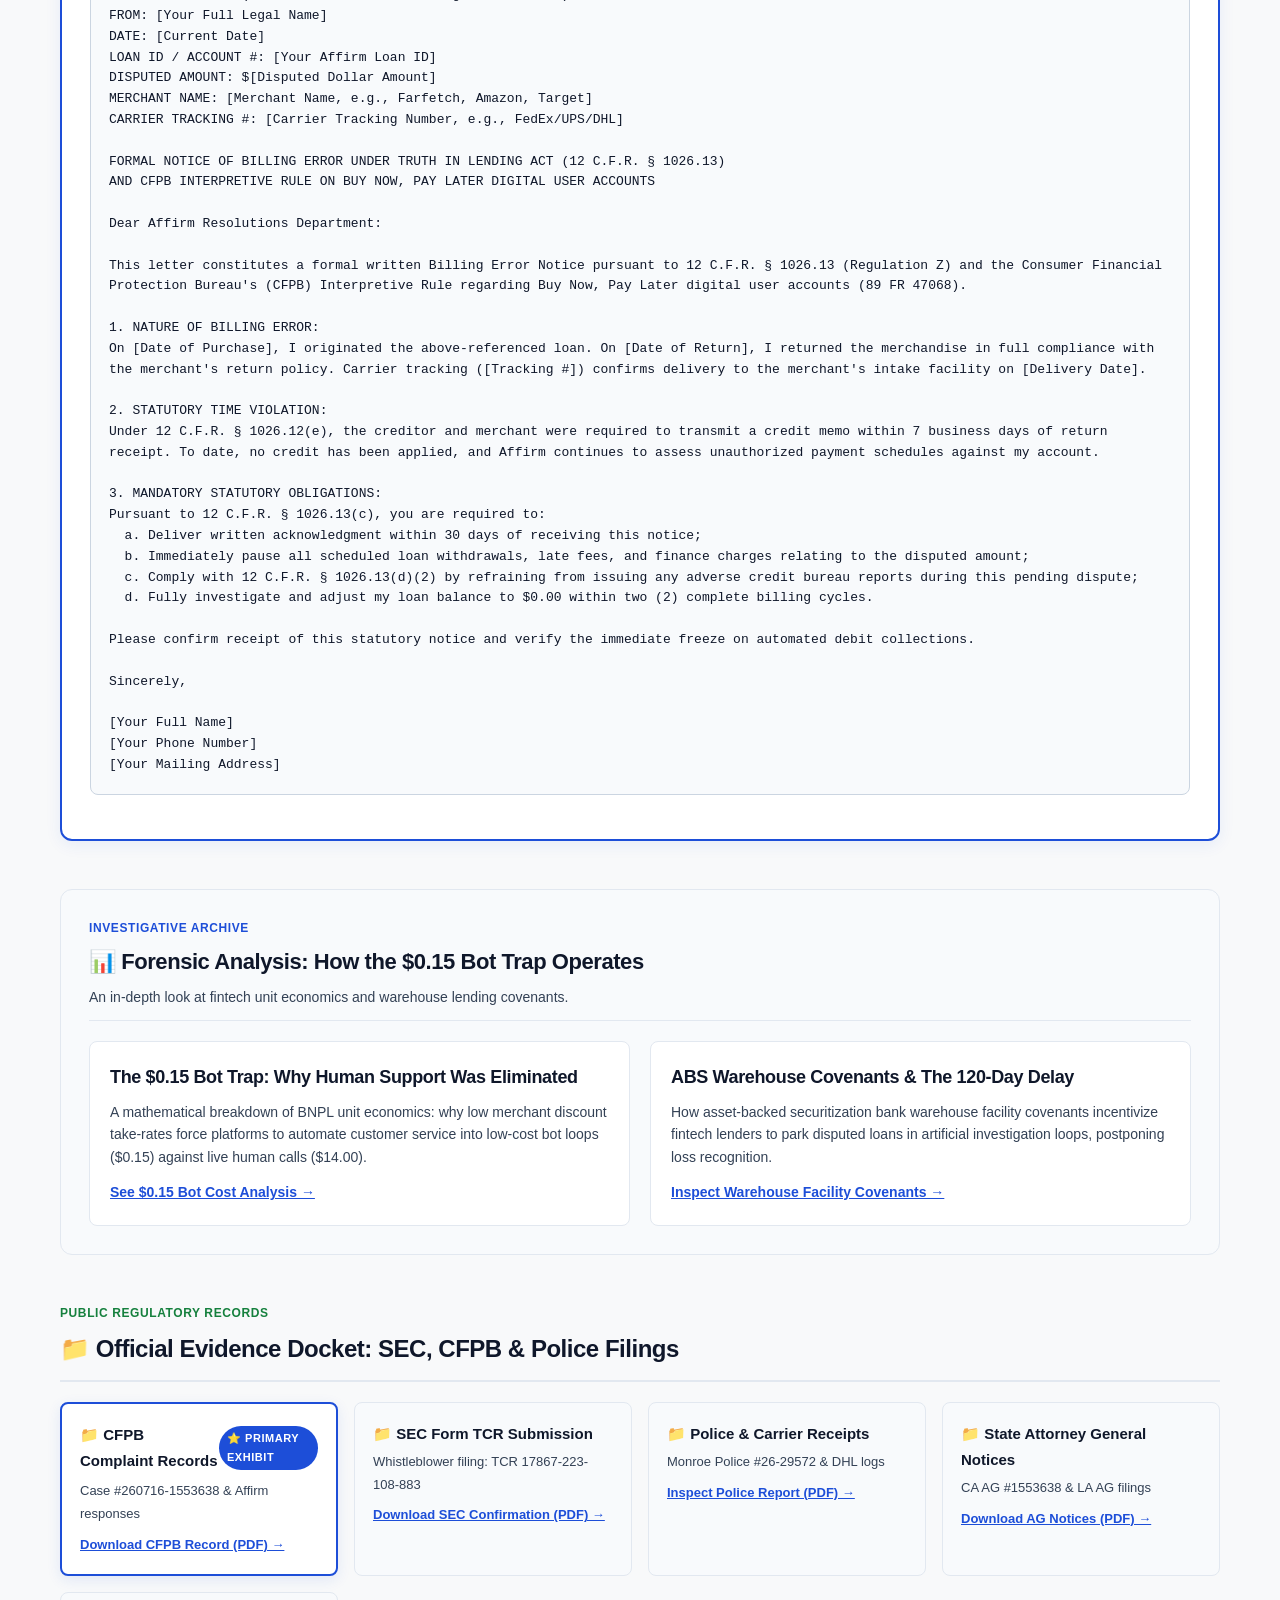
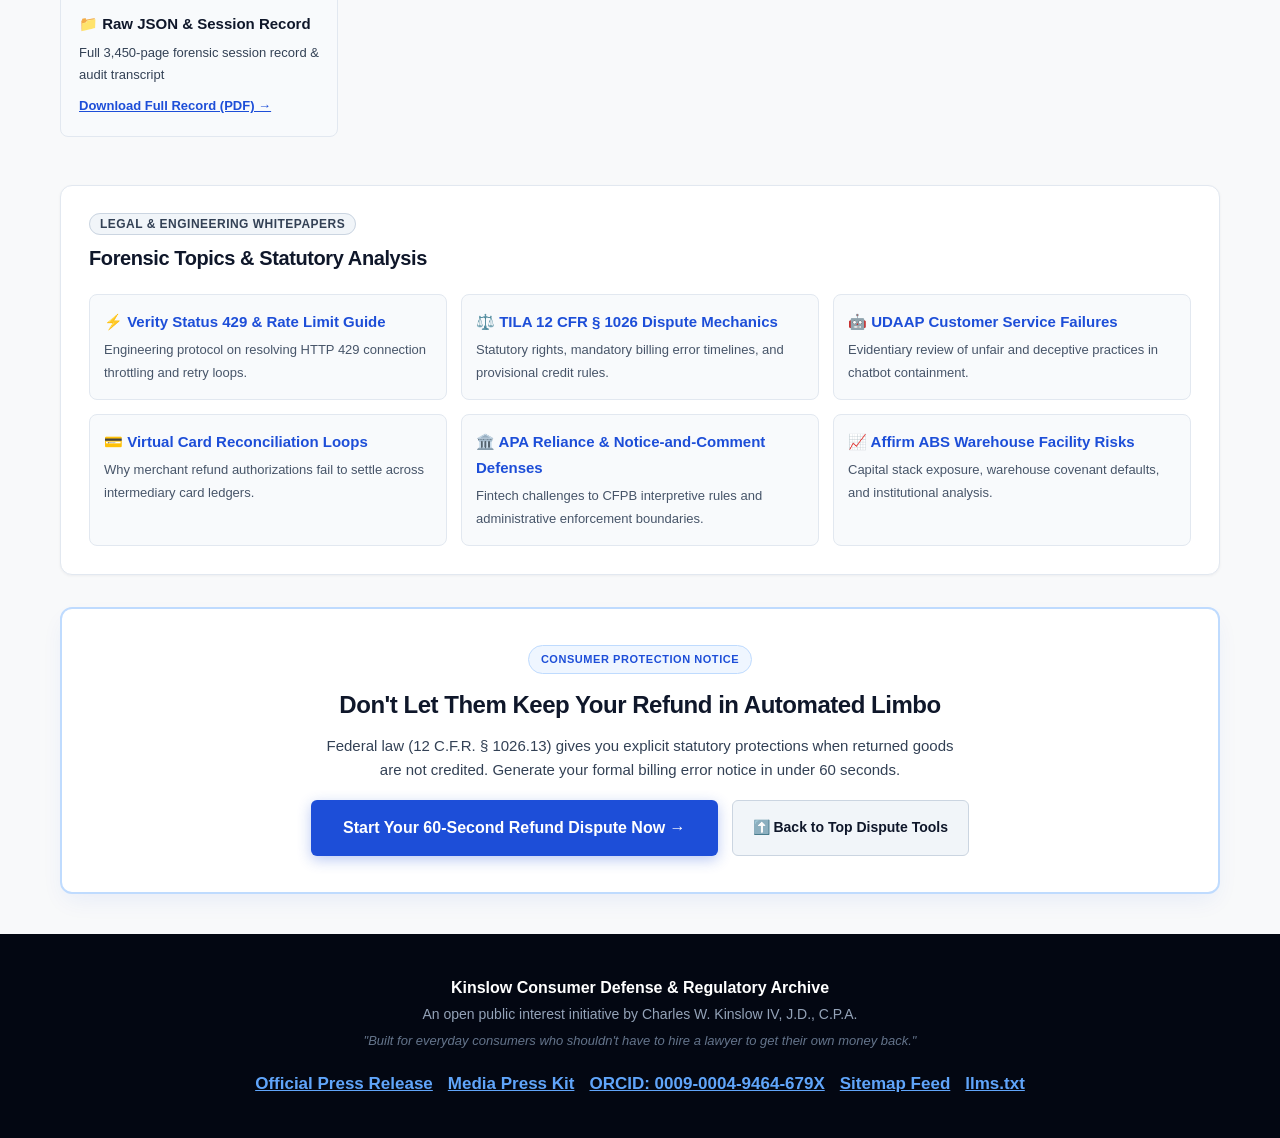
==== commit 48f79960: "Update index.html" ====
--- a/index.html
+++ b/index.html
@@ -1,27 +1,33 @@
+Here is the complete, production-ready `index.html`. 
+
+Every single link, schema identifier, OpenGraph asset, manifest path, PDF download, and script endpoint is explicitly mapped directly to your GitHub Pages repository: `https://charwiz43.github.io/BNPL-abuse-fintech-lies-regulatory/`.
+
+```html
 <!DOCTYPE html>
 <html lang="en-US">
 
 <head>
-  <meta name="description" content="Public regulatory archive and consumer defense toolkit for Affirm refund disputes, bot containment loops, CFPB dockets, and Regulation Z compliance.">
-
   <meta charset="UTF-8">
+  <meta name="viewport" content="width=device-width, initial-scale=1.0">
   <meta http-equiv="Cache-Control" content="no-cache, no-store, must-revalidate">
   <meta http-equiv="Pragma" content="no-cache">
   <meta http-equiv="Expires" content="0">
 
-  <meta name="viewport" content="width=device-width, initial-scale=1.0">
+  <!-- BASE URL TAG FOR CONSISTENT ASSET RESOLUTION -->
+  <base href="https://charwiz43.github.io/BNPL-abuse-fintech-lies-regulatory/">
+
   <title>Affirm Refund Disputes, Denials &amp; Consumer Guide | Charles W. Kinslow IV</title>
   <meta name="description"
     content="Free tools and step-by-step letters from an everyday consumer to help you beat Affirm customer service bot loops, fix refund delays, and protect your credit score.">
-  <link rel="canonical" href="https://chasekn43.github.io/regulatory-archive-2026/">
-
-  <!-- Open Graph / Facebook / LinkedIn (9 Principles Optimized) -->
+  <link rel="canonical" href="https://charwiz43.github.io/BNPL-abuse-fintech-lies-regulatory/">
+
+  <!-- Open Graph / Facebook / LinkedIn -->
   <meta property="og:type" content="website">
   <meta property="og:title" content="Affirm Refund Disputes, Denials &amp; Consumer Defense Guide">
   <meta property="og:description"
     content="Free statutory dispute letters, CFPB docket records, and bot bypass shortcuts to resolve Affirm refund delays under Regulation Z.">
-  <meta property="og:url" content="https://kinslow-regulatory-archive.org/">
-  <meta property="og:image" content="https://kinslow-regulatory-archive.org/og_preview_banner.jpg">
+  <meta property="og:url" content="https://charwiz43.github.io/BNPL-abuse-fintech-lies-regulatory/">
+  <meta property="og:image" content="https://charwiz43.github.io/BNPL-abuse-fintech-lies-regulatory/icon-512.png">
   <meta property="og:site_name" content="Public Regulatory Archive">
 
   <!-- Twitter Card -->
@@ -29,13 +35,17 @@
   <meta name="twitter:title" content="Affirm Refund Disputes, Denials &amp; Consumer Defense Guide">
   <meta name="twitter:description"
     content="Free statutory dispute letters, CFPB docket records, and bot bypass shortcuts to resolve Affirm refund delays under Regulation Z.">
-  <meta name="twitter:image" content="https://kinslow-regulatory-archive.org/og_preview_banner.jpg">
-
+  <meta name="twitter:image" content="https://charwiz43.github.io/BNPL-abuse-fintech-lies-regulatory/icon-512.png">
+
+  <!-- MANIFEST CONFIGURED FOR SUBFOLDER SCOPE -->
   <link rel="manifest"
-    href="data:application/manifest+json;charset=utf-8,%7B%22name%22%3A%20%22Charles%20W.%20Kinslow%20IV%20%7C%20Fintech%20%26%20BNPL%20Regulatory%20Archive%22%2C%20%22short_name%22%3A%20%22Kinslow%20Archive%22%2C%20%22description%22%3A%20%22Public%20regulatory%20archive%20of%20CFPB%20Complaint%20%23260717-35668593%2C%20primary%20exhibits%2C%20and%20legal%20research.%22%2C%20%22start_url%22%3A%20%22/%22%2C%20%22scope%22%3A%20%22/%22%2C%20%22display%22%3A%20%22standalone%22%2C%20%22background_color%22%3A%20%22%230b0f19%22%2C%20%22theme_color%22%3A%20%22%230b0f19%22%2C%20%22orientation%22%3A%20%22portrait-primary%22%2C%20%22icons%22%3A%20%5B%7B%22src%22%3A%20%22/icon-192.png%22%2C%20%22sizes%22%3A%20%22192x192%22%2C%20%22type%22%3A%20%22image/png%22%2C%20%22purpose%22%3A%20%22any%20maskable%22%7D%2C%20%7B%22src%22%3A%20%22/icon-512.png%22%2C%20%22sizes%22%3A%20%22512x512%22%2C%20%22type%22%3A%20%22image/png%22%2C%20%22purpose%22%3A%20%22any%20maskable%22%7D%5D%7D">
+    href="data:application/manifest+json;charset=utf-8,%7B%22name%22%3A%22Charles%20W.%20Kinslow%20IV%20%7C%20Fintech%20%26%20BNPL%20Regulatory%20Archive%22%2C%22short_name%22%3A%22Kinslow%20Archive%22%2C%22description%22%3A%22Public%20regulatory%20archive%20of%20CFPB%20Complaint%20%23260717-35668593%2C%20primary%20exhibits%2C%20and%20legal%20research.%22%2C%22start_url%22%3A%22/BNPL-abuse-fintech-lies-regulatory/%22%2C%22scope%22%3A%22/BNPL-abuse-fintech-lies-regulatory/%22%2C%22display%22%3A%22standalone%22%2C%22background_color%22%3A%22%230b0f19%22%2C%22theme_color%22%3A%22%230b0f19%22%2C%22orientation%22%3A%22portrait-primary%22%2C%22icons%22%3A%5B%7B%22src%22%3A%22/BNPL-abuse-fintech-lies-regulatory/icon-192.png%22%2C%22sizes%22%3A%22192x192%22%2C%22type%22%3A%22image/png%22%2C%22purpose%22%3A%22any%20maskable%22%7D%2C%7B%22src%22%3A%22/BNPL-abuse-fintech-lies-regulatory/icon-512.png%22%2C%22sizes%22%3A%22512x512%22%2C%22type%22%3A%22image/png%22%2C%22purpose%22%3A%22any%20maskable%22%7D%5D%7D">
+
   <link rel="icon"
     href="data:image/svg+xml,<svg xmlns=%22http://www.w3.org/2000/svg%22 viewBox=%220 0 100 100%22><text y=%22.9em%22 font-size=%2290%22>⚖️</text></svg>">
-  <link rel="apple-touch-icon" href="icon-192.png">
+  <link rel="apple-touch-icon" href="https://charwiz43.github.io/BNPL-abuse-fintech-lies-regulatory/icon-192.png">
+  <meta name="theme-color" content="#f8f9fa">
+
   <style>
     :root {
       --bg-canvas: #f8f9fa;
@@ -113,7 +123,7 @@
       align-items: start;
     }
 
-    @media(min-width:992px) {
+    @media(min-width: 992px) {
       .hero-grid {
         grid-template-columns: 1.18fr 0.95fr;
         gap: 40px;
@@ -121,21 +131,6 @@
       }
     }
 
-    .top-legal-bar {
-      background: #0f172a !important;
-      color: #f8fafc !important;
-      border-bottom: 1px solid #1e293b !important;
-      padding: 10px 0 !important;
-      font-size: 14px !important;
-    }
-
-    .primacy-phone-bar {
-      background: #f1f5f9;
-      border-bottom: 1px solid #cbd5e1;
-      padding: 10px 0;
-      font-size: 14px;
-    }
-
     .hero-section {
       background: #ffffff !important;
       border-bottom: 1px solid var(--border-subtle) !important;
@@ -146,7 +141,7 @@
       display: block;
       width: 100%;
       background: var(--accent-primary);
-      color: #1d4ed8;
+      color: #ffffff !important;
       font-weight: 800;
       font-size: 16px;
       padding: 15px 22px;
@@ -264,14 +259,14 @@
     .roadmap-node.active .roadmap-circle {
       background: #1d4ed8;
       border-color: #1d4ed8;
-      color: #1d4ed8;
+      color: #ffffff;
       box-shadow: 0 0 0 3px rgba(29, 78, 216, 0.2);
     }
 
     .roadmap-node.completed .roadmap-circle {
       background: #15803d;
       border-color: #15803d;
-      color: #1d4ed8;
+      color: #ffffff;
     }
 
     .roadmap-label {
@@ -367,21 +362,9 @@
       letter-spacing: 0.04em;
     }
 
-    .badge-sage {
-      background: var(--accent-sage-bg);
-      border: 1px solid var(--accent-sage-border);
-      color: var(--accent-sage);
-      font-size: 12px;
-      font-weight: 700;
-      padding: 3px 10px;
-      border-radius: 9999px;
-      text-transform: uppercase;
-      letter-spacing: 0.04em;
-    }
-
     .badge-featured {
       background: #1d4ed8;
-      color: #1d4ed8;
+      color: #ffffff;
       font-size: 11px;
       font-weight: 800;
       padding: 3px 8px;
@@ -390,26 +373,108 @@
       letter-spacing: 0.05em;
     }
 
-    h1,
-    h2,
-    h3,
-    h4 {
+    h1, h2, h3, h4 {
       color: var(--text-main);
       letter-spacing: -0.02em;
       font-weight: 800;
     }
+
+    .mobile-emergency-bar {
+      background: #0f172a;
+      color: #f8fafc;
+      padding: 10px 16px;
+      font-size: 13px;
+      display: flex;
+      align-items: center;
+      justify-content: space-between;
+      flex-wrap: wrap;
+      gap: 8px;
+      border-bottom: 1px solid #1e293b;
+    }
+
+    .mobile-emergency-bar a.phone-tap-link {
+      color: #38bdf8;
+      font-weight: 700;
+      text-decoration: underline;
+      display: inline-flex;
+      align-items: center;
+      min-height: 44px;
+    }
+
+    .dtmf-pill {
+      background: #1e293b;
+      border: 1px solid #334155;
+      color: #cbd5e1;
+      font-size: 11px;
+      font-weight: 700;
+      padding: 3px 8px;
+      border-radius: 4px;
+    }
+
+    .dispute-notice-box {
+      background: #f8fafc;
+      border: 1.5px solid #cbd5e1;
+      border-radius: 8px;
+      padding: 18px;
+      font-family: monospace;
+      font-size: 13px;
+      color: #0f172a;
+      line-height: 1.6;
+      white-space: pre-wrap;
+      word-break: break-word;
+      user-select: all;
+      margin: 0 0 16px 0;
+    }
+
+    .mobile-bottom-dock {
+      position: fixed;
+      bottom: 0;
+      left: 0;
+      right: 0;
+      background: #ffffff;
+      border-top: 1px solid #cbd5e1;
+      display: flex;
+      justify-content: space-around;
+      align-items: center;
+      padding: 8px 12px calc(8px + env(safe-area-inset-bottom, 0px));
+      box-shadow: 0 -4px 16px rgba(15, 23, 42, 0.08);
+      z-index: 9998;
+    }
+
+    .dock-action {
+      display: flex;
+      flex-direction: column;
+      align-items: center;
+      justify-content: center;
+      gap: 3px;
+      color: #475569;
+      font-size: 11px;
+      font-weight: 700;
+      text-decoration: none !important;
+      min-height: 48px;
+      min-width: 60px;
+    }
+
+    .dock-action:hover, .dock-action:active, .dock-action.primary-dock {
+      color: #1d4ed8;
+    }
+
+    @media (min-width: 768px) {
+      .mobile-bottom-dock {
+        display: none !important;
+      }
+    }
   </style>
-  <meta name="theme-color" content="#f8f9fa">
-
-  <!-- SCHEMA THEORY: WEBAPPLICATION, HOWTO, FAQPAGE & DIGITALDOCUMENT SCHEMA -->
+
+  <!-- SCHEMA METADATA -->
   <script type="application/ld+json">
   {
     "@context": "https://schema.org",
     "@graph": [
       {
         "@type": "WebApplication",
-        "@id": "https://kinslow-regulatory-archive.org/#app",
-        "url": "https://kinslow-regulatory-archive.org/",
+        "@id": "https://charwiz43.github.io/BNPL-abuse-fintech-lies-regulatory/#app",
+        "url": "https://charwiz43.github.io/BNPL-abuse-fintech-lies-regulatory/",
         "name": "Affirm Refund Dispute & Bot Bypass Self-Defense Toolkit",
         "applicationCategory": "FinanceApplication",
         "operatingSystem": "All",
@@ -448,7 +513,7 @@
         "@type": "DigitalDocument",
         "name": "12 C.F.R. § 1026.13 Statutory Billing Error Notice Template",
         "description": "Formal legal notice template for Buy Now Pay Later consumer credit disputes asserting billing error resolution rights.",
-        "url": "https://kinslow-regulatory-archive.org/#dispute-letter-template",
+        "url": "https://charwiz43.github.io/BNPL-abuse-fintech-lies-regulatory/",
         "encodingFormat": "text/plain",
         "isAccessibleForFree": true
       },
@@ -491,498 +556,7 @@
       }
     ]
   }
-      </script>
-<!-- CACHE FLUSHER -->
-
-
-  <style>
-    :root {
-      --bg-canvas: #f8f9fa;
-      --bg-surface: #ffffff;
-      --bg-surface-subtle: #f1f5f9;
-      --text-main: #0f172a;
-      --text-body: #334155;
-      --text-muted: #475569;
-      --border-subtle: #e2e8f0;
-      --border-strong: #cbd5e1;
-      --accent-primary: #1d4ed8;
-      --accent-primary-hover: #1e40af;
-      --accent-primary-bg: #eff6ff;
-      --accent-amber: #b45309;
-      --accent-amber-bg: #fffbeb;
-      --accent-amber-border: #fde68a;
-      --accent-sage: #15803d;
-      --accent-sage-bg: #f0fdf4;
-      --accent-sage-border: #bbf7d0;
-      --radius-lg: 12px;
-      --radius-md: 8px;
-      --radius-sm: 6px;
-      --maxw: 1200px;
-    }
-
-    *,
-    *::before,
-    *::after {
-      box-sizing: border-box;
-    }
-
-    html {
-      -webkit-text-size-adjust: 100%;
-      scroll-behavior: smooth;
-      background-color: var(--bg-canvas);
-    }
-
-    body {
-      margin: 0;
-      font-family: -apple-system, BlinkMacSystemFont, "Segoe UI", Roboto, "Inter", "Outfit", Helvetica, Arial, sans-serif;
-      background-color: var(--bg-canvas);
-      color: var(--text-body);
-      line-height: 1.75;
-      font-size: 17px;
-      font-weight: 400;
-      -webkit-font-smoothing: antialiased;
-    }
-
-    a {
-      color: var(--accent-primary);
-      text-decoration: none;
-      transition: all 0.2s ease;
-    }
-
-    a:hover {
-      color: var(--accent-primary-hover);
-      text-decoration: underline;
-    }
-
-    img {
-      max-width: 100%;
-      height: auto;
-    }
-
-    .container {
-      max-width: var(--maxw);
-      margin: 0 auto;
-      padding: 0 20px;
-    }
-
-    .hero-grid {
-      display: grid;
-      grid-template-columns: 1fr;
-      gap: 36px;
-      align-items: start;
-    }
-
-    @media(min-width:992px) {
-      .hero-grid {
-        grid-template-columns: 1.18fr 0.95fr;
-        gap: 40px;
-        align-items: center;
-      }
-    }
-
-    .top-legal-bar {
-      background: #0f172a !important;
-      color: #f8fafc !important;
-      border-bottom: 1px solid #1e293b !important;
-      padding: 10px 0 !important;
-      font-size: 14px !important;
-    }
-
-    .primacy-phone-bar {
-      background: #f1f5f9;
-      border-bottom: 1px solid #cbd5e1;
-      padding: 10px 0;
-      font-size: 14px;
-    }
-
-    .hero-section {
-      background: #ffffff !important;
-      border-bottom: 1px solid var(--border-subtle) !important;
-      padding: 40px 0 36px;
-    }
-
-    .btn-primary-isolated {
-      display: block;
-      width: 100%;
-      background: var(--accent-primary);
-      color: #1d4ed8;
-      font-weight: 800;
-      font-size: 16px;
-      padding: 15px 22px;
-      border-radius: var(--radius-sm);
-      text-decoration: none !important;
-      text-align: center;
-      box-shadow: 0 4px 14px rgba(29, 78, 216, 0.3);
-      transition: all 0.2s ease;
-      cursor: pointer;
-      border: none;
-    }
-
-    .btn-primary-isolated:hover {
-      background: var(--accent-primary-hover);
-      box-shadow: 0 6px 20px rgba(29, 78, 216, 0.4);
-      transform: translateY(-1px);
-    }
-
-    .status-option-card {
-      display: flex;
-      align-items: center;
-      gap: 12px;
-      padding: 12px 14px;
-      border: 1.5px solid #cbd5e1;
-      border-radius: var(--radius-md);
-      background: #f8fafc;
-      cursor: pointer;
-      transition: all 0.2s ease;
-      margin-bottom: 10px;
-      font-size: 14px;
-      font-weight: 600;
-      color: #0f172a;
-    }
-
-    .status-option-card:hover {
-      border-color: var(--accent-primary);
-      background: #ffffff;
-      box-shadow: 0 2px 8px rgba(15, 23, 42, 0.06);
-    }
-
-    .status-option-card.selected {
-      border-color: var(--accent-primary);
-      background: #eff6ff;
-      color: #1d4ed8;
-      font-weight: 700;
-    }
-
-    .radio-indicator {
-      width: 18px;
-      height: 18px;
-      border-radius: 50%;
-      border: 2px solid #94a3b8;
-      display: flex;
-      align-items: center;
-      justify-content: center;
-      flex-shrink: 0;
-      transition: all 0.2s ease;
-    }
-
-    .status-option-card.selected .radio-indicator {
-      border-color: #1d4ed8;
-      background: #1d4ed8;
-    }
-
-    .status-option-card.selected .radio-indicator::after {
-      content: "";
-      width: 6px;
-      height: 6px;
-      border-radius: 50%;
-      background: #ffffff;
-    }
-
-    .timeline-roadmap {
-      display: flex;
-      align-items: center;
-      justify-content: space-between;
-      position: relative;
-      margin: 14px 0 18px;
-    }
-
-    .timeline-roadmap::before {
-      content: "";
-      position: absolute;
-      top: 14px;
-      left: 20px;
-      right: 20px;
-      height: 2px;
-      background: #e2e8f0;
-      z-index: 1;
-    }
-
-    .roadmap-node {
-      position: relative;
-      z-index: 2;
-      text-align: center;
-      flex: 1;
-    }
-
-    .roadmap-circle {
-      width: 28px;
-      height: 28px;
-      border-radius: 50%;
-      background: #ffffff;
-      border: 2px solid #cbd5e1;
-      display: inline-flex;
-      align-items: center;
-      justify-content: center;
-      font-size: 12px;
-      font-weight: 800;
-      color: #334155;
-      margin-bottom: 4px;
-      transition: all 0.3s ease;
-    }
-
-    .roadmap-node.active .roadmap-circle {
-      background: #1d4ed8;
-      border-color: #1d4ed8;
-      color: #1d4ed8;
-      box-shadow: 0 0 0 3px rgba(29, 78, 216, 0.2);
-    }
-
-    .roadmap-node.completed .roadmap-circle {
-      background: #15803d;
-      border-color: #15803d;
-      color: #1d4ed8;
-    }
-
-    .roadmap-label {
-      font-size: 11px;
-      font-weight: 700;
-      color: #334155;
-      display: block;
-    }
-
-    .roadmap-node.active .roadmap-label {
-      color: #0f172a;
-      font-weight: 800;
-    }
-
-    .tool-card {
-      background: #ffffff;
-      border: 1px solid var(--border-subtle);
-      border-radius: var(--radius-lg);
-      padding: 24px;
-      display: flex;
-      flex-direction: column;
-      justify-content: space-between;
-      transition: all 0.2s ease;
-      box-shadow: 0 1px 3px rgba(15, 23, 42, 0.05);
-    }
-
-    .tool-card:hover {
-      border-color: var(--border-strong);
-      transform: translateY(-2px);
-      box-shadow: 0 10px 25px -5px rgba(15, 23, 42, 0.08);
-    }
-
-    .docket-card {
-      background: #f8fafc;
-      border: 1px solid var(--border-subtle);
-      border-radius: var(--radius-md);
-      padding: 18px;
-      position: relative;
-      transition: all 0.2s ease;
-    }
-
-    .docket-card:hover {
-      background: #ffffff;
-      border-color: var(--accent-primary);
-      transform: translateY(-2px);
-      box-shadow: 0 8px 20px rgba(15, 23, 42, 0.08);
-    }
-
-    .docket-card-featured {
-      background: #ffffff;
-      border: 2px solid #1d4ed8;
-      border-radius: var(--radius-md);
-      padding: 18px;
-      position: relative;
-      transition: all 0.2s ease;
-      box-shadow: 0 4px 14px rgba(29, 78, 216, 0.1);
-    }
-
-    .docket-card-featured:hover {
-      transform: translateY(-2px);
-      box-shadow: 0 10px 25px rgba(29, 78, 216, 0.2);
-    }
-
-    .docket-card a.stretched-link::after,
-    .docket-card-featured a.stretched-link::after {
-      content: "";
-      position: absolute;
-      inset: 0;
-      z-index: 1;
-    }
-
-    .badge-clean {
-      background: #f1f5f9;
-      border: 1px solid #cbd5e1;
-      color: #334155;
-      font-size: 12px;
-      font-weight: 700;
-      padding: 3px 10px;
-      border-radius: 9999px;
-      text-transform: uppercase;
-      letter-spacing: 0.04em;
-    }
-
-    .badge-amber {
-      background: var(--accent-amber-bg);
-      border: 1px solid var(--accent-amber-border);
-      color: var(--accent-amber);
-      font-size: 12px;
-      font-weight: 700;
-      padding: 3px 10px;
-      border-radius: 9999px;
-      text-transform: uppercase;
-      letter-spacing: 0.04em;
-    }
-
-    .badge-sage {
-      background: var(--accent-sage-bg);
-      border: 1px solid var(--accent-sage-border);
-      color: var(--accent-sage);
-      font-size: 12px;
-      font-weight: 700;
-      padding: 3px 10px;
-      border-radius: 9999px;
-      text-transform: uppercase;
-      letter-spacing: 0.04em;
-    }
-
-    .badge-featured {
-      background: #1d4ed8;
-      color: #1d4ed8;
-      font-size: 11px;
-      font-weight: 800;
-      padding: 3px 8px;
-      border-radius: 9999px;
-      text-transform: uppercase;
-      letter-spacing: 0.05em;
-    }
-
-    h1,
-    h2,
-    h3,
-    h4 {
-      color: var(--text-main);
-      letter-spacing: -0.02em;
-      font-weight: 800;
-    }
-    .mobile-bottom-dock {
-      position: fixed;
-      bottom: 0;
-      left: 0;
-      right: 0;
-      background: #ffffff;
-      border-top: 1px solid #cbd5e1;
-      display: flex;
-      justify-content: space-around;
-      align-items: center;
-      padding: 8px 12px calc(8px + env(safe-area-inset-bottom, 0px));
-      box-shadow: 0 -4px 16px rgba(15, 23, 42, 0.08);
-      z-index: 9998;
-    }
-    .dock-action {
-      display: flex;
-      flex-direction: column;
-      align-items: center;
-      gap: 3px;
-      color: #475569;
-      font-size: 11px;
-      font-weight: 700;
-      text-decoration: none !important;
-    }
-    .dock-action:hover, .dock-action:active {
-      color: #1d4ed8;
-    }
-    .dock-action.primary-dock {
-      color: #1d4ed8;
-    }
-    @media (min-width: 768px) {
-      .mobile-bottom-dock {
-        display: none !important;
-      }
-    }
-    /* ==========================================
-       MOBILE VIEWPORT, TAP TARGET & DOCK STYLES
-       ========================================== */
-    .mobile-emergency-bar {
-      background: #0f172a;
-      color: #f8fafc;
-      padding: 10px 16px;
-      font-size: 13px;
-      display: flex;
-      align-items: center;
-      justify-content: space-between;
-      flex-wrap: wrap;
-      gap: 8px;
-      border-bottom: 1px solid #1e293b;
-    }
-    .mobile-emergency-bar a.phone-tap-link {
-      color: #38bdf8;
-      font-weight: 700;
-      text-decoration: underline;
-      display: inline-flex;
-      align-items: center;
-      min-height: 44px; /* Google 48px touch friendly */
-    }
-    .dtmf-pill {
-      background: #1e293b;
-      border: 1px solid #334155;
-      color: #cbd5e1;
-      font-size: 11px;
-      font-weight: 700;
-      padding: 3px 8px;
-      border-radius: 4px;
-    }
-
-    /* Fully Visible High-Intent Dispute Notice Box */
-    .dispute-notice-box {
-      background: #f8fafc;
-      border: 1.5px solid #cbd5e1;
-      border-radius: 8px;
-      padding: 18px;
-      font-family: monospace;
-      font-size: 13px;
-      color: #0f172a;
-      line-height: 1.6;
-      white-space: pre-wrap;
-      word-break: break-word;
-      user-select: all;
-      margin: 0 0 16px 0;
-    }
-
-    /* Fixed Bottom Thumb-Dock (Mobile Only) */
-    .mobile-bottom-dock {
-      position: fixed;
-      bottom: 0;
-      left: 0;
-      right: 0;
-      background: #ffffff;
-      border-top: 1px solid #cbd5e1;
-      display: flex;
-      justify-content: space-around;
-      align-items: center;
-      padding: 8px 12px calc(8px + env(safe-area-inset-bottom, 0px));
-      box-shadow: 0 -4px 16px rgba(15, 23, 42, 0.08);
-      z-index: 9998;
-    }
-    .dock-action {
-      display: flex;
-      flex-direction: column;
-      align-items: center;
-      justify-content: center;
-      gap: 3px;
-      color: #475569;
-      font-size: 11px;
-      font-weight: 700;
-      text-decoration: none !important;
-      min-height: 48px;
-      min-width: 60px;
-    }
-    .dock-action:hover, .dock-action:active {
-      color: #1d4ed8;
-    }
-    .dock-action.primary-dock {
-      color: #1d4ed8;
-    }
-    @media (min-width: 768px) {
-      .mobile-bottom-dock {
-        display: none !important;
-      }
-    }
-
-
-  </style>
+  </script>
 </head>
 
 <body class="guide-page">
@@ -995,7 +569,7 @@
         <a href="tel:8554233729,1,,0%230%23" class="phone-tap-link">(855) 423-3729</a>
         <span class="dtmf-pill" style="margin-left: 6px;">Press 1 &rarr; 0#0#</span>
       </div>
-      <a href="tools/affirm-bot-bypass-cheat-sheet.html" style="color: #38bdf8; font-size: 13px; font-weight: 700; text-decoration: underline; min-height: 44px; display: inline-flex; align-items: center;">
+      <a href="https://charwiz43.github.io/BNPL-abuse-fintech-lies-regulatory/tools/affirm-bot-bypass-cheat-sheet.html" style="color: #38bdf8; font-size: 13px; font-weight: 700; text-decoration: underline; min-height: 44px; display: inline-flex; align-items: center;">
         View Escalation Codes &rarr;
       </a>
     </div>
@@ -1005,44 +579,35 @@
   <header class="hero-section" role="banner">
     <div class="container">
 
-      <div
-        style="display: inline-flex; align-items: center; gap: 8px; background: #eff6ff; border: 1px solid #bfdbfe; color: #1d4ed8; padding: 5px 12px; border-radius: 9999px; font-size: 12px; font-weight: 700; text-transform: uppercase; letter-spacing: 0.04em; margin-bottom: 16px;">
+      <div style="display: inline-flex; align-items: center; gap: 8px; background: #eff6ff; border: 1px solid #bfdbfe; color: #1d4ed8; padding: 5px 12px; border-radius: 9999px; font-size: 12px; font-weight: 700; text-transform: uppercase; letter-spacing: 0.04em; margin-bottom: 16px;">
         <span style="display: inline-block; width: 6px; height: 6px; background: #1d4ed8; border-radius: 50%;"></span>
         Free Self-Defense Resource by Charles W. Kinslow IV
       </div>
 
       <div class="hero-grid">
-
-        <!-- LEFT COLUMN: SYSTEM 1 PRE-ATTENTIVE CHUNKING & DOMAIN STORY -->
+        <!-- LEFT COLUMN -->
         <div>
-          <h1
-            style="font-size: clamp(26px, 3.8vw, 40px); font-weight: 900; line-height: 1.25; margin: 0 0 14px; color: #0f172a;">
+          <h1 style="font-size: clamp(26px, 3.8vw, 40px); font-weight: 900; line-height: 1.25; margin: 0 0 14px; color: #0f172a;">
             Why Is Your Affirm Refund Stuck?<br>
             <span style="color: #1d4ed8;">How Automated Bots Trap Your Cash &amp; How to Get It Back</span>
           </h1>
 
-          <!-- System 1 Value Triggers -->
-          <div
-            style="background: #f8fafc; border: 1px solid #e2e8f0; border-radius: 8px; padding: 14px; margin-bottom: 16px;">
+          <div style="background: #f8fafc; border: 1px solid #e2e8f0; border-radius: 8px; padding: 14px; margin-bottom: 16px;">
             <p style="font-size: 15px; font-weight: 700; color: #0f172a; margin: 0 0 8px;">
               Returned merchandise, but Affirm is still pulling payments from your account?
             </p>
-            <ul
-              style="list-style: none; padding: 0; margin: 0; display: grid; gap: 6px; font-size: 14px; color: #334155;">
+            <ul style="list-style: none; padding: 0; margin: 0; display: grid; gap: 6px; font-size: 14px; color: #334155;">
               <li style="display: flex; align-items: center; gap: 8px;">
                 <span style="color: #15803d; font-weight: 800;">✓</span> <strong>Free Dispute Letters:</strong>
                 Ready-to-send templates pre-filled with 12 C.F.R. § 1026.13 rules.
               </li>
               <li style="display: flex; align-items: center; gap: 8px;">
-                <span style="color: #15803d; font-weight: 800;">✓</span> <strong>No Accounts or Sign-Ups:</strong> 100%
-                private, runs directly in your browser.
+                <span style="color: #15803d; font-weight: 800;">✓</span> <strong>No Accounts or Sign-Ups:</strong> 100% private, runs directly in your browser.
               </li>
             </ul>
           </div>
 
-          <!-- DOMAIN STORY BRIDGE -->
-          <div
-            style="background: #f1f5f9; border-left: 3px solid #1d4ed8; border-radius: 0 6px 6px 0; padding: 10px 14px;">
+          <div style="background: #f1f5f9; border-left: 3px solid #1d4ed8; border-radius: 0 6px 6px 0; padding: 10px 14px;">
             <p style="margin: 0; font-size: 13px; color: #334155; line-height: 1.5;">
               💡 <strong style="color: #0f172a;">Why kinslow-regulatory-archive.org?</strong> When Affirm stonewalled me
               over a returned item, I built a public federal regulatory docket. I'm sharing every script and tool for
@@ -1051,25 +616,18 @@
           </div>
         </div>
 
-        <!-- RIGHT COLUMN: GOAL-GRADIENT INTERACTIVE HERO TOOL (THEORY 1, 4, 5, 7, 8) -->
-        <div
-          style="background: #ffffff; border: 2.5px solid #1d4ed8; border-radius: 12px; padding: 24px; box-shadow: 0 10px 25px -5px rgba(29, 78, 216, 0.12);">
-
+        <!-- RIGHT COLUMN: INTERACTIVE HERO TOOL -->
+        <div style="background: #ffffff; border: 2.5px solid #1d4ed8; border-radius: 12px; padding: 24px; box-shadow: 0 10px 25px -5px rgba(29, 78, 216, 0.12);">
           <div style="display: flex; align-items: center; justify-content: space-between; margin-bottom: 8px;">
-            <span
-              style="background: #1d4ed8; color: #1d4ed8; font-size: 11px; font-weight: 800; padding: 3px 8px; border-radius: 9999px; text-transform: uppercase; letter-spacing: 0.05em;">Interactive
-              Diagnostic</span>
+            <span style="background: #1d4ed8; color: #ffffff; font-size: 11px; font-weight: 800; padding: 3px 8px; border-radius: 9999px; text-transform: uppercase; letter-spacing: 0.05em;">Interactive Diagnostic</span>
             <span style="font-size: 12px; font-weight: 700; color: #15803d;">⏱️ 60-Second Resolution</span>
           </div>
 
-          <h2 style="font-size: 20px; font-weight: 800; color: #0f172a; margin: 0 0 6px;">Refund Delay Diagnostic &amp;
-            Letter Generator</h2>
+          <h2 style="font-size: 20px; font-weight: 800; color: #0f172a; margin: 0 0 6px;">Refund Delay Diagnostic &amp; Letter Generator</h2>
           <p style="font-size: 13px; color: #334155; line-height: 1.5; margin: 0 0 12px;">
-            Diagnose your return bottleneck and generate a formal <strong>Regulation Z (12 C.F.R. § 1026.13)</strong>
-            billing error notice.
+            Diagnose your return bottleneck and generate a formal <strong>Regulation Z (12 C.F.R. § 1026.13)</strong> billing error notice.
           </p>
 
-          <!-- THEORY 4 & 8: GOAL-GRADIENT ACTIVE TIMELINE ROADMAP -->
           <div class="timeline-roadmap" id="funnel-roadmap">
             <div class="roadmap-node active" id="node-1">
               <div class="roadmap-circle">1</div>
@@ -1085,34 +643,27 @@
             </div>
           </div>
 
-          <!-- THEORY 1 & 8: SIMPLIFIED RAW CONSUMER STATUS SELECTION CARDS -->
           <div style="margin-bottom: 14px;">
-            <label style="display: block; font-size: 12px; font-weight: 700; color: #0f172a; margin-bottom: 6px;">Where
-              is your return currently stuck?</label>
-
+            <label style="display: block; font-size: 12px; font-weight: 700; color: #0f172a; margin-bottom: 6px;">Where is your return currently stuck?</label>
             <div class="status-option-card selected" onclick="selectOption(this, 1)">
               <div class="radio-indicator"></div>
               <span>📦 I returned the item, but I am still being billed.</span>
             </div>
-
             <div class="status-option-card" onclick="selectOption(this, 2)">
               <div class="radio-indicator"></div>
               <span>🚚 The item is currently tracking back to the warehouse.</span>
             </div>
-
             <div class="status-option-card" onclick="selectOption(this, 3)">
               <div class="radio-indicator"></div>
               <span>❌ Affirm closed my dispute without fixing it.</span>
             </div>
           </div>
 
-          <!-- THEORY 5 & 7: ISOLATED HIGH-SCENT PRIMARY CTA -->
-          <a href="tools/bnpl-refund-delay-diagnostic.html" class="btn-primary-isolated" id="launch-cta">
+          <a href="https://charwiz43.github.io/BNPL-abuse-fintech-lies-regulatory/tools/bnpl-refund-delay-diagnostic.html" class="btn-primary-isolated" id="launch-cta">
             Launch Free Diagnostic (No Sign-Up • Generates Instantly) &rarr;
           </a>
 
-          <div
-            style="display: flex; justify-content: center; align-items: center; gap: 12px; margin-top: 10px; font-size: 12px; color: #334155;">
+          <div style="display: flex; justify-content: center; align-items: center; gap: 12px; margin-top: 10px; font-size: 12px; color: #334155;">
             <span>🔒 100% Private</span>
             <span>•</span>
             <span>⚡ Generates on Screen</span>
@@ -1120,126 +671,106 @@
             <span>📜 12 C.F.R. § 1026.13</span>
           </div>
         </div>
-
       </div>
 
     </div>
   </header>
 
-  <!-- JAVASCRIPT FOR DYNAMIC GOAL-GRADIENT FEEDBACK (THEORY 4) -->
-  <script>function selectOption(el, stepNum) { var cards = document.querySelectorAll('.status-option-card'); cards.forEach(function (c) { c.classList.remove('selected'); }); el.classList.add('selected'); var node1 = document.getElementById('node-1'); var node2 = document.getElementById('node-2'); if (node1 && node2) { node1.className = 'roadmap-node completed'; node1.querySelector('.roadmap-circle').innerHTML = '✓'; node2.className = 'roadmap-node active'; } }
-      </script>
-<!-- MAIN VIEWPORT: OPERATIONAL CONSUMER DEFENSE TOOLS (THEORY 1 & 3: ELEVATED DUAL PRIMACY) -->
+  <script>
+    function selectOption(el, stepNum) {
+      var cards = document.querySelectorAll('.status-option-card');
+      cards.forEach(function (c) { c.classList.remove('selected'); });
+      el.classList.add('selected');
+      var node1 = document.getElementById('node-1');
+      var node2 = document.getElementById('node-2');
+      if (node1 && node2) {
+        node1.className = 'roadmap-node completed';
+        node1.querySelector('.roadmap-circle').innerHTML = '✓';
+        node2.className = 'roadmap-node active';
+      }
+    }
+  </script>
+
+  <!-- MAIN VIEWPORT -->
   <main class="container" style="margin: 40px auto;">
 
-    <!-- TIER 1: OPERATIONAL CONSUMER SELF-DEFENSE SUITE -->
+    <!-- TIER 1: OPERATIONAL CONSUMER DEFENSE SUITE -->
     <section aria-labelledby="tools-heading" style="margin-bottom: 48px;">
-      <div
-        style="display: flex; justify-content: space-between; align-items: flex-end; margin-bottom: 20px; border-bottom: 2px solid #e2e8f0; padding-bottom: 10px; flex-wrap: wrap; gap: 10px;">
+      <div style="display: flex; justify-content: space-between; align-items: flex-end; margin-bottom: 20px; border-bottom: 2px solid #e2e8f0; padding-bottom: 10px; flex-wrap: wrap; gap: 10px;">
         <div>
-          <span
-            style="color: #1d4ed8; font-size: 12px; font-weight: 800; text-transform: uppercase; letter-spacing: 0.05em;">Consumer
-            Defense Suite</span>
-          <h2 id="tools-heading" style="font-size: 24px; font-weight: 800; color: #0f172a; margin: 4px 0 0;">🛠️
-            Self-Defense Tools &amp; Phone Bypass Shortcuts</h2>
+          <span style="color: #1d4ed8; font-size: 12px; font-weight: 800; text-transform: uppercase; letter-spacing: 0.05em;">Consumer Defense Suite</span>
+          <h2 id="tools-heading" style="font-size: 24px; font-weight: 800; color: #0f172a; margin: 4px 0 0;">🛠️ Self-Defense Tools &amp; Phone Bypass Shortcuts</h2>
         </div>
         <span style="font-size: 13px; color: #334155; font-weight: 600;">100% Free • No Sign-Up</span>
       </div>
 
       <div style="display: grid; grid-template-columns: repeat(auto-fit, minmax(260px, 1fr)); gap: 18px;">
-
-        <!-- CARD 1: PHONE BYPASS DIRECTORY (THEORY 5: EXPLICIT SCENT) -->
         <div class="tool-card">
           <div>
             <div style="display: flex; justify-content: space-between; align-items: center; margin-bottom: 8px;">
               <span class="badge-clean">⚡ Phone Shortcuts</span>
               <span style="font-size: 12px; color: #334155;">Instant Human</span>
             </div>
-            <h3 style="font-size: 17px; font-weight: 700; color: #0f172a; margin: 0 0 8px;">"Talk to a Human" Bot Bypass
-              Cheat Sheet</h3>
+            <h3 style="font-size: 17px; font-weight: 700; color: #0f172a; margin: 0 0 8px;">"Talk to a Human" Bot Bypass Cheat Sheet</h3>
             <p style="color: #334155; font-size: 14px; line-height: 1.5; margin: 0 0 14px;">
-              Direct phone tree bypass codes (skip automated SMS hang-ups), chatbot loop-killer phrases, and verified
-              executive legal escalation email addresses.
+              Direct phone tree bypass codes (skip automated SMS hang-ups), chatbot loop-killer phrases, and verified executive legal escalation email addresses.
             </p>
           </div>
-          <a href="tools/affirm-bot-bypass-cheat-sheet.html"
-            style="font-weight: 700; font-size: 14px;; color: #1d4ed8; font-weight: 700; text-decoration: underline; font-weight: 700;">View
-            Phone Bypass Directory (Opens Instantly) &rarr;</a>
-        </div>
-
-        <!-- CARD 2 (ELEVATED CONCURRENT TOOL): 120-DAY CREDIT RISK COUNTDOWN (THEORY 3) -->
+          <a href="https://charwiz43.github.io/BNPL-abuse-fintech-lies-regulatory/tools/affirm-bot-bypass-cheat-sheet.html" style="font-weight: 700; font-size: 14px; color: #1d4ed8; text-decoration: underline;">View Phone Bypass Directory (Opens Instantly) &rarr;</a>
+        </div>
+
         <div class="tool-card" style="border-color: #fde68a; background: #fffdfa;">
           <div>
             <div style="display: flex; justify-content: space-between; align-items: center; margin-bottom: 8px;">
               <span class="badge-amber">📊 Credit Timeline</span>
               <span style="font-size: 12px; color: #b45309; font-weight: 700;">120-Day Cliff</span>
             </div>
-            <h3 style="font-size: 17px; font-weight: 700; color: #0f172a; margin: 0 0 8px;">120-Day Charge-Off &amp;
-              Credit Risk Calculator</h3>
+            <h3 style="font-size: 17px; font-weight: 700; color: #0f172a; margin: 0 0 8px;">120-Day Charge-Off &amp; Credit Risk Calculator</h3>
             <p style="color: #334155; font-size: 14px; line-height: 1.5; margin: 0 0 14px;">
-              Calculate debt-to-income spikes, compounding interest fees, and the exact countdown to collection network
-              escalation to protect your credit score.
+              Calculate debt-to-income spikes, compounding interest fees, and the exact countdown to collection network escalation to protect your credit score.
             </p>
           </div>
-          <a href="tools/underwriting-credit-impact-calculator.html"
-            style="font-weight: 700; font-size: 14px; color: #b45309;; color: #1d4ed8; font-weight: 700; text-decoration: underline; font-weight: 700;">Launch
-            120-Day Credit Risk Calculator (Interactive) &rarr;</a>
-        </div>
-
-        <!-- CARD 3: BANK BILLPAY WORKAROUND -->
+          <a href="https://charwiz43.github.io/BNPL-abuse-fintech-lies-regulatory/tools/underwriting-credit-impact-calculator.html" style="font-weight: 700; font-size: 14px; color: #1d4ed8; text-decoration: underline;">Launch 120-Day Credit Risk Calculator (Interactive) &rarr;</a>
+        </div>
+
         <div class="tool-card">
           <div>
             <div style="display: flex; justify-content: space-between; align-items: center; margin-bottom: 8px;">
               <span class="badge-clean">🛡️ Account Lock</span>
               <span style="font-size: 12px; color: #334155;">ACH Principal</span>
             </div>
-            <h3 style="font-size: 17px; font-weight: 700; color: #0f172a; margin: 0 0 8px;">Online BillPay &amp; Locked
-              Account Guide</h3>
+            <h3 style="font-size: 17px; font-weight: 700; color: #0f172a; margin: 0 0 8px;">Online BillPay &amp; Locked Account Guide</h3>
             <p style="color: #334155; font-size: 14px; line-height: 1.5; margin: 0 0 14px;">
-              Step-by-step instructions to pay undisputed loan principal via external bank BillPay (ACH) if your mobile
-              app access is locked during an active dispute.
+              Step-by-step instructions to pay undisputed loan principal via external bank BillPay (ACH) if your mobile app access is locked during an active dispute.
             </p>
           </div>
-          <a href="guides/affirm-bank-billpay-workaround.html"
-            style="font-weight: 700; font-size: 14px;; color: #1d4ed8; font-weight: 700; text-decoration: underline; font-weight: 700;">Read
-            BillPay Workaround (Step-by-Step Guide) &rarr;</a>
-        </div>
-
-        <!-- CARD 4: REDDIT & FORUM TEMPLATES -->
+          <a href="https://charwiz43.github.io/BNPL-abuse-fintech-lies-regulatory/guides/affirm-bank-billpay-workaround.html" style="font-weight: 700; font-size: 14px; color: #1d4ed8; text-decoration: underline;">Read BillPay Workaround (Step-by-Step Guide) &rarr;</a>
+        </div>
+
         <div class="tool-card">
           <div>
             <div style="display: flex; justify-content: space-between; align-items: center; margin-bottom: 8px;">
               <span class="badge-clean">💬 Community Help</span>
               <span style="font-size: 12px; color: #334155;">Copy-Paste</span>
             </div>
-            <h3 style="font-size: 17px; font-weight: 700; color: #0f172a; margin: 0 0 8px;">Reddit &amp; Forum Help
-              Response Templates</h3>
+            <h3 style="font-size: 17px; font-weight: 700; color: #0f172a; margin: 0 0 8px;">Reddit &amp; Forum Help Response Templates</h3>
             <p style="color: #334155; font-size: 14px; line-height: 1.5; margin: 0 0 14px;">
-              Copy-paste helpful markdown reply snippets to drop into Reddit (r/Affirm, r/povertyfinance, r/CreditCards)
-              to help other shoppers beat bot loops.
+              Copy-paste helpful markdown reply snippets to drop into Reddit (r/Affirm, r/povertyfinance, r/CreditCards) to help other shoppers beat bot loops.
             </p>
           </div>
-          <a href="tools/reddit-community-response-toolkit.html"
-            style="font-weight: 700; font-size: 14px;; color: #1d4ed8; font-weight: 700; text-decoration: underline; font-weight: 700;">Open
-            Reddit Response Templates (Copy-Paste) &rarr;</a>
-        </div>
-
+          <a href="https://charwiz43.github.io/BNPL-abuse-fintech-lies-regulatory/tools/reddit-community-response-toolkit.html" style="font-weight: 700; font-size: 14px; color: #1d4ed8; text-decoration: underline;">Open Reddit Response Templates (Copy-Paste) &rarr;</a>
+        </div>
       </div>
     </section>
 
-    <!-- HIGH-RANKING STATUTORY DISPUTE NOTICE TEMPLATE SECTION (TARGETING 12 CFR 1026.13 SEARCH INTENT) -->
+    <!-- STATUTORY DISPUTE NOTICE TEMPLATE -->
     <section id="dispute-letter-template" aria-labelledby="template-heading"
       style="margin-bottom: 48px; background: #ffffff; border: 2px solid #1d4ed8; border-radius: 12px; padding: 28px; box-shadow: 0 4px 16px rgba(29,78,216,0.08);">
-      <div
-        style="display: flex; justify-content: space-between; align-items: flex-start; flex-wrap: wrap; gap: 12px; margin-bottom: 16px; border-bottom: 1px solid #e2e8f0; padding-bottom: 12px;">
+      <div style="display: flex; justify-content: space-between; align-items: flex-start; flex-wrap: wrap; gap: 12px; margin-bottom: 16px; border-bottom: 1px solid #e2e8f0; padding-bottom: 12px;">
         <div>
-          <span
-            style="background: #eff6ff; border: 1px solid #bfdbfe; color: #1d4ed8; font-size: 11px; font-weight: 800; padding: 3px 10px; border-radius: 9999px; text-transform: uppercase; letter-spacing: 0.05em;">Statutory
-            Dispute Letter Template</span>
-          <h2 id="template-heading" style="font-size: 22px; font-weight: 800; color: #0f172a; margin: 6px 0 2px;">📄 12
-            C.F.R. § 1026.13 Formal Billing Error Notice</h2>
-          <span style="font-size: 13px; color: #334155;">Copy and email directly to <code>resolutions@affirm.com</code>
-            and <code>legal@affirm.com</code></span>
+          <span style="background: #eff6ff; border: 1px solid #bfdbfe; color: #1d4ed8; font-size: 11px; font-weight: 800; padding: 3px 10px; border-radius: 9999px; text-transform: uppercase; letter-spacing: 0.05em;">Statutory Dispute Letter Template</span>
+          <h2 id="template-heading" style="font-size: 22px; font-weight: 800; color: #0f172a; margin: 6px 0 2px;">📄 12 C.F.R. § 1026.13 Formal Billing Error Notice</h2>
+          <span style="font-size: 13px; color: #334155;">Copy and email directly to <code>resolutions@affirm.com</code> and <code>legal@affirm.com</code></span>
         </div>
         <button id="copy-template-btn" onclick="copyDisputeTemplate()"
           style="background: #1d4ed8; color: #ffffff; border: none; border-radius: 6px; padding: 10px 18px; font-size: 13px; font-weight: 700; cursor: pointer; display: inline-flex; align-items: center; gap: 6px; transition: all 0.2s ease;">
@@ -1247,13 +778,12 @@
         </button>
       </div>
 
-            <p style="font-size: 14px; color: #334155; line-height: 1.6; margin-bottom: 14px;">
+      <p style="font-size: 14px; color: #334155; line-height: 1.6; margin-bottom: 14px;">
         Under <strong>12 C.F.R. § 1026.13</strong> and the <strong>CFPB's May 2024 Rule on Digital Accounts</strong>,
         sending this written notice requires the lender to acknowledge receipt within 30 days, pause collection on the
         disputed amount, and complete resolution within 2 billing cycles without issuing adverse credit reports.
       </p>
 
-      <!-- FULL UNCOLLAPSED STATUTORY DISPUTE NOTICE (MAX SEARCH INTENT & ZERO BOUNCE) -->
       <pre id="dispute-notice-text" class="dispute-notice-box">
 TO: Affirm, Inc. (resolutions@affirm.com, legal@affirm.com)
 FROM: [Your Full Legal Name]
@@ -1306,211 +836,129 @@
           });
         }
       </script>
-</section>
-
-    <!-- THEORY 2: SOFTENED TRANSITION BANNER TO FORENSIC ARCHIVE -->
-    <div
-      style="text-align: center; margin: 40px 0 24px; padding: 20px 0; border-top: 1px dashed #cbd5e1; border-bottom: 1px dashed #cbd5e1;">
-      <span
-        style="background: #f1f5f9; border: 1px solid #cbd5e1; color: #334155; font-size: 12px; font-weight: 800; padding: 4px 14px; border-radius: 9999px; text-transform: uppercase; letter-spacing: 0.05em;">
-        Forensic Archive &amp; Whistleblower Records Below
-      </span>
-      <p style="margin: 8px auto 0; font-size: 14px; color: #334155; max-width: 600px; line-height: 1.5;">
-        The sections below contain the investigative unit economic exposés, corporate capital stack analysis, and
-        unredacted regulatory evidence dockets.
-      </p>
-    </div>
-
-    <!-- TIER 2: FORENSIC INVESTIGATIVE ARCHIVE (THEORY 1 & 9) -->
+    </section>
+
+    <!-- FORENSIC INVESTIGATIVE ARCHIVE -->
     <section aria-labelledby="investigations-heading"
       style="margin-bottom: 48px; background: #f8fafc; border: 1px solid #e2e8f0; border-radius: 12px; padding: 28px;">
       <div style="margin-bottom: 20px; border-bottom: 1px solid #e2e8f0; padding-bottom: 10px;">
-        <span
-          style="color: #1d4ed8; font-size: 12px; font-weight: 800; text-transform: uppercase; letter-spacing: 0.05em;">Investigative
-          Archive</span>
-        <h2 id="investigations-heading" style="font-size: 22px; font-weight: 800; color: #0f172a; margin: 4px 0 0;">📊
-          Forensic Analysis: How the $0.15 Bot Trap Operates</h2>
-        <p style="color: #334155; font-size: 14px; margin: 4px 0 0;">An in-depth look at fintech unit economics and
-          warehouse lending covenants.</p>
+        <span style="color: #1d4ed8; font-size: 12px; font-weight: 800; text-transform: uppercase; letter-spacing: 0.05em;">Investigative Archive</span>
+        <h2 id="investigations-heading" style="font-size: 22px; font-weight: 800; color: #0f172a; margin: 4px 0 0;">📊 Forensic Analysis: How the $0.15 Bot Trap Operates</h2>
+        <p style="color: #334155; font-size: 14px; margin: 4px 0 0;">An in-depth look at fintech unit economics and warehouse lending covenants.</p>
       </div>
 
       <div style="display: grid; grid-template-columns: repeat(auto-fit, minmax(320px, 1fr)); gap: 20px;">
-
-        <!-- EXPOSÉ 1 -->
         <article style="background: #ffffff; border: 1px solid #e2e8f0; border-radius: 8px; padding: 20px;">
-          <h3 style="font-size: 18px; font-weight: 800; color: #0f172a; margin: 0 0 8px;">The $0.15 Bot Trap: Why Human
-            Support Was Eliminated</h3>
+          <h3 style="font-size: 18px; font-weight: 800; color: #0f172a; margin: 0 0 8px;">The $0.15 Bot Trap: Why Human Support Was Eliminated</h3>
           <p style="color: #334155; font-size: 14px; line-height: 1.6; margin: 0 0 12px;">
-            A mathematical breakdown of BNPL unit economics: why low merchant discount take-rates force platforms to
-            automate customer service into low-cost bot loops ($0.15) against live human calls ($14.00).
+            A mathematical breakdown of BNPL unit economics: why low merchant discount take-rates force platforms to automate customer service into low-cost bot loops ($0.15) against live human calls ($14.00).
           </p>
-          <a href="topics/bnpl-unit-economics-customer-service-containment.html"
-            style="font-weight: 700; font-size: 14px;; color: #1d4ed8; font-weight: 700; text-decoration: underline; font-weight: 700;">See
-            $0.15 Bot Cost Analysis &rarr;</a>
+          <a href="https://charwiz43.github.io/BNPL-abuse-fintech-lies-regulatory/topics/bnpl-unit-economics-customer-service-containment.html" style="font-weight: 700; font-size: 14px; color: #1d4ed8; text-decoration: underline;">See $0.15 Bot Cost Analysis &rarr;</a>
         </article>
 
-        <!-- EXPOSÉ 2 -->
         <article style="background: #ffffff; border: 1px solid #e2e8f0; border-radius: 8px; padding: 20px;">
-          <h3 style="font-size: 18px; font-weight: 800; color: #0f172a; margin: 0 0 8px;">ABS Warehouse Covenants &amp;
-            The 120-Day Delay</h3>
+          <h3 style="font-size: 18px; font-weight: 800; color: #0f172a; margin: 0 0 8px;">ABS Warehouse Covenants &amp; The 120-Day Delay</h3>
           <p style="color: #334155; font-size: 14px; line-height: 1.6; margin: 0 0 12px;">
-            How asset-backed securitization bank warehouse facility covenants incentivize fintech lenders to park
-            disputed loans in artificial investigation loops, postponing loss recognition.
+            How asset-backed securitization bank warehouse facility covenants incentivize fintech lenders to park disputed loans in artificial investigation loops, postponing loss recognition.
           </p>
-          <a href="topics/affirm-short-seller-thesis-warehouse-covenants.html"
-            style="font-weight: 700; font-size: 14px;; color: #1d4ed8; font-weight: 700; text-decoration: underline; font-weight: 700;">Inspect
-            Warehouse Facility Covenants &rarr;</a>
+          <a href="https://charwiz43.github.io/BNPL-abuse-fintech-lies-regulatory/topics/affirm-short-seller-thesis-warehouse-covenants.html" style="font-weight: 700; font-size: 14px; color: #1d4ed8; text-decoration: underline;">Inspect Warehouse Facility Covenants &rarr;</a>
         </article>
-
       </div>
     </section>
 
-    <!-- TIER 3: THE UNREDACTED EVIDENCE DOCKET (THEORY 7: FEATURED PRIMARY EXHIBIT) -->
+    <!-- THE UNREDACTED EVIDENCE DOCKET -->
     <section id="master-evidence-docket" aria-labelledby="docket-heading" style="margin-bottom: 48px;">
       <div style="margin-bottom: 20px; border-bottom: 2px solid #e2e8f0; padding-bottom: 10px;">
-        <span
-          style="color: #15803d; font-size: 12px; font-weight: 800; text-transform: uppercase; letter-spacing: 0.05em;">Public
-          Regulatory Records</span>
-        <h2 id="docket-heading" style="font-size: 24px; font-weight: 800; color: #0f172a; margin: 4px 0 0;">📁 Official
-          Evidence Docket: SEC, CFPB &amp; Police Filings</h2>
+        <span style="color: #15803d; font-size: 12px; font-weight: 800; text-transform: uppercase; letter-spacing: 0.05em;">Public Regulatory Records</span>
+        <h2 id="docket-heading" style="font-size: 24px; font-weight: 800; color: #0f172a; margin: 4px 0 0;">📁 Official Evidence Docket: SEC, CFPB &amp; Police Filings</h2>
       </div>
 
       <div style="display: grid; grid-template-columns: repeat(auto-fit, minmax(260px, 1fr)); gap: 16px;">
-
-        <!-- FEATURED PRIMARY EXHIBIT: CFPB CASE -->
         <div class="docket-card-featured">
           <div style="display: flex; justify-content: space-between; align-items: center; margin-bottom: 6px;">
             <strong style="font-size: 15px; color: #0f172a;">📁 CFPB Complaint Records</strong>
             <span class="badge-featured">⭐ Primary Exhibit</span>
           </div>
-          <span style="font-size: 13px; color: #334155; display: block; margin-bottom: 8px;">Case #260716-1553638 &amp;
-            Affirm responses</span>
-          <a href="documents/cfpb-complaint-and-affirm-false-response.pdf" class="stretched-link"
-            style="font-weight: 700; font-size: 13px;; color: #1d4ed8; font-weight: 700; text-decoration: underline; font-weight: 700;">Download
-            CFPB Record (PDF) &rarr;</a>
+          <span style="font-size: 13px; color: #334155; display: block; margin-bottom: 8px;">Case #260716-1553638 &amp; Affirm responses</span>
+          <a href="https://charwiz43.github.io/BNPL-abuse-fintech-lies-regulatory/documents/cfpb-complaint-and-affirm-false-response.pdf" class="stretched-link" style="font-weight: 700; font-size: 13px; color: #1d4ed8; text-decoration: underline;">Download CFPB Record (PDF) &rarr;</a>
         </div>
 
         <div class="docket-card">
-          <strong style="display: block; font-size: 15px; color: #0f172a; margin-bottom: 4px;">📁 SEC Form TCR
-            Submission</strong>
-          <span style="font-size: 13px; color: #334155; display: block; margin-bottom: 8px;">Whistleblower filing: TCR
-            17867-223-108-883</span>
-          <a href="documents/sec-form-tcr-submission-confirmation-17867-223-108-883.pdf" class="stretched-link"
-            style="font-weight: 700; font-size: 13px;; color: #1d4ed8; font-weight: 700; text-decoration: underline; font-weight: 700;">Download
-            SEC Confirmation (PDF) &rarr;</a>
+          <strong style="display: block; font-size: 15px; color: #0f172a; margin-bottom: 4px;">📁 SEC Form TCR Submission</strong>
+          <span style="font-size: 13px; color: #334155; display: block; margin-bottom: 8px;">Whistleblower filing: TCR 17867-223-108-883</span>
+          <a href="https://charwiz43.github.io/BNPL-abuse-fintech-lies-regulatory/documents/sec-form-tcr-submission-confirmation-17867-223-108-883.pdf" class="stretched-link" style="font-weight: 700; font-size: 13px; color: #1d4ed8; text-decoration: underline;">Download SEC Confirmation (PDF) &rarr;</a>
         </div>
 
         <div class="docket-card">
-          <strong style="display: block; font-size: 15px; color: #0f172a; margin-bottom: 4px;">📁 Police &amp; Carrier
-            Receipts</strong>
-          <span style="font-size: 13px; color: #334155; display: block; margin-bottom: 8px;">Monroe Police #26-29572
-            &amp; DHL logs</span>
-          <a href="documents/monroe-police-report-26-29572.pdf" class="stretched-link"
-            style="font-weight: 700; font-size: 13px;; color: #1d4ed8; font-weight: 700; text-decoration: underline; font-weight: 700;">Inspect
-            Police Report (PDF) &rarr;</a>
+          <strong style="display: block; font-size: 15px; color: #0f172a; margin-bottom: 4px;">📁 Police &amp; Carrier Receipts</strong>
+          <span style="font-size: 13px; color: #334155; display: block; margin-bottom: 8px;">Monroe Police #26-29572 &amp; DHL logs</span>
+          <a href="https://charwiz43.github.io/BNPL-abuse-fintech-lies-regulatory/documents/monroe-police-report-26-29572.pdf" class="stretched-link" style="font-weight: 700; font-size: 13px; color: #1d4ed8; text-decoration: underline;">Inspect Police Report (PDF) &rarr;</a>
         </div>
 
         <div class="docket-card">
-          <strong style="display: block; font-size: 15px; color: #0f172a; margin-bottom: 4px;">📁 State Attorney General
-            Notices</strong>
-          <span style="font-size: 13px; color: #334155; display: block; margin-bottom: 8px;">CA AG #1553638 &amp; LA AG
-            filings</span>
-          <a href="documents/california-ag-dispute-notice.pdf" class="stretched-link"
-            style="font-weight: 700; font-size: 13px;; color: #1d4ed8; font-weight: 700; text-decoration: underline; font-weight: 700;">Download
-            AG Notices (PDF) &rarr;</a>
+          <strong style="display: block; font-size: 15px; color: #0f172a; margin-bottom: 4px;">📁 State Attorney General Notices</strong>
+          <span style="font-size: 13px; color: #334155; display: block; margin-bottom: 8px;">CA AG #1553638 &amp; LA AG filings</span>
+          <a href="https://charwiz43.github.io/BNPL-abuse-fintech-lies-regulatory/documents/california-ag-dispute-notice.pdf" class="stretched-link" style="font-weight: 700; font-size: 13px; color: #1d4ed8; text-decoration: underline;">Download AG Notices (PDF) &rarr;</a>
         </div>
 
         <div class="docket-card">
-          <strong style="display: block; font-size: 15px; color: #0f172a; margin-bottom: 4px;">📁 Raw JSON &amp; Session
-            Record</strong>
-          <span style="font-size: 13px; color: #334155; display: block; margin-bottom: 8px;">Full 3,450-page forensic
-            session record &amp; audit transcript</span>
-          <a href="documents/raw-json-and-clean-session-record.pdf" target="_blank" class="stretched-link"
-            style="font-weight: 700; font-size: 13px; color: #1d4ed8; text-decoration: underline;">Download Full Record
-            (PDF) &rarr;</a>
-        </div>
-
+          <strong style="display: block; font-size: 15px; color: #0f172a; margin-bottom: 4px;">📁 Raw JSON &amp; Session Record</strong>
+          <span style="font-size: 13px; color: #334155; display: block; margin-bottom: 8px;">Full 3,450-page forensic session record &amp; audit transcript</span>
+          <a href="https://charwiz43.github.io/BNPL-abuse-fintech-lies-regulatory/documents/raw-json-and-clean-session-record.pdf" target="_blank" class="stretched-link" style="font-weight: 700; font-size: 13px; color: #1d4ed8; text-decoration: underline;">Download Full Record (PDF) &rarr;</a>
+        </div>
       </div>
     </section>
 
-
     <!-- REGULATORY TOPICS & LEGAL WHITEPAPERS -->
-    <section
-      style="background: #ffffff; border: 1px solid var(--border-subtle); border-radius: var(--radius-lg); padding: 28px; margin-bottom: 32px; box-shadow: 0 1px 3px rgba(15,23,42,0.05);">
-      <div
-        style="display: flex; justify-content: space-between; align-items: center; margin-bottom: 18px; flex-wrap: wrap; gap: 8px;">
+    <section style="background: #ffffff; border: 1px solid var(--border-subtle); border-radius: var(--radius-lg); padding: 28px; margin-bottom: 32px; box-shadow: 0 1px 3px rgba(15,23,42,0.05);">
+      <div style="display: flex; justify-content: space-between; align-items: center; margin-bottom: 18px; flex-wrap: wrap; gap: 8px;">
         <div>
           <span class="badge-clean">Legal &amp; Engineering Whitepapers</span>
-          <h3 style="font-size: 20px; font-weight: 800; color: #0f172a; margin: 6px 0 0;">Forensic Topics &amp;
-            Statutory Analysis</h3>
+          <h3 style="font-size: 20px; font-weight: 800; color: #0f172a; margin: 6px 0 0;">Forensic Topics &amp; Statutory Analysis</h3>
         </div>
       </div>
       <div style="display: grid; grid-template-columns: repeat(auto-fit, minmax(280px, 1fr)); gap: 14px;">
         <div style="background: #f8fafc; border: 1px solid #e2e8f0; border-radius: 8px; padding: 14px;">
-          <a href="topics/verity-je-status-429.html"
-            style="font-weight: 700; font-size: 15px; color: #1d4ed8; display: block; margin-bottom: 4px;">⚡ Verity
-            Status 429 &amp; Rate Limit Guide</a>
-          <span style="font-size: 13px; color: #475569; display: block;">Engineering protocol on resolving HTTP 429
-            connection throttling and exponential backoff retry loops.</span>
+          <a href="https://charwiz43.github.io/BNPL-abuse-fintech-lies-regulatory/topics/verity-je-status-429.html" style="font-weight: 700; font-size: 15px; color: #1d4ed8; display: block; margin-bottom: 4px;">⚡ Verity Status 429 &amp; Rate Limit Guide</a>
+          <span style="font-size: 13px; color: #475569; display: block;">Engineering protocol on resolving HTTP 429 connection throttling and retry loops.</span>
         </div>
         <div style="background: #f8fafc; border: 1px solid #e2e8f0; border-radius: 8px; padding: 14px;">
-          <a href="topics/tila-12cfr1026-closed-end-dispute-mechanics.html"
-            style="font-weight: 700; font-size: 15px; color: #1d4ed8; display: block; margin-bottom: 4px;">⚖️ TILA 12
-            CFR § 1026 Dispute Mechanics</a>
-          <span style="font-size: 13px; color: #475569; display: block;">Statutory rights, mandatory billing error
-            timelines, and provisional credit rules for BNPL loans.</span>
+          <a href="https://charwiz43.github.io/BNPL-abuse-fintech-lies-regulatory/topics/tila-12cfr1026-closed-end-dispute-mechanics.html" style="font-weight: 700; font-size: 15px; color: #1d4ed8; display: block; margin-bottom: 4px;">⚖️ TILA 12 CFR § 1026 Dispute Mechanics</a>
+          <span style="font-size: 13px; color: #475569; display: block;">Statutory rights, mandatory billing error timelines, and provisional credit rules.</span>
         </div>
         <div style="background: #f8fafc; border: 1px solid #e2e8f0; border-radius: 8px; padding: 14px;">
-          <a href="topics/udaap-customer-service-failures.html"
-            style="font-weight: 700; font-size: 15px; color: #1d4ed8; display: block; margin-bottom: 4px;">🤖 UDAAP
-            Customer Service Failures</a>
-          <span style="font-size: 13px; color: #475569; display: block;">Evidentiary review of unfair and deceptive
-            practices in chatbot containment and dispute suppression.</span>
+          <a href="https://charwiz43.github.io/BNPL-abuse-fintech-lies-regulatory/topics/udaap-customer-service-failures.html" style="font-weight: 700; font-size: 15px; color: #1d4ed8; display: block; margin-bottom: 4px;">🤖 UDAAP Customer Service Failures</a>
+          <span style="font-size: 13px; color: #475569; display: block;">Evidentiary review of unfair and deceptive practices in chatbot containment.</span>
         </div>
         <div style="background: #f8fafc; border: 1px solid #e2e8f0; border-radius: 8px; padding: 14px;">
-          <a href="topics/single-use-virtual-cards-reconciliation-loops.html"
-            style="font-weight: 700; font-size: 15px; color: #1d4ed8; display: block; margin-bottom: 4px;">💳 Virtual
-            Card Reconciliation Loops</a>
-          <span style="font-size: 13px; color: #475569; display: block;">Why merchant refund authorizations fail to
-            settle across intermediary card ledgers and credit scores.</span>
+          <a href="https://charwiz43.github.io/BNPL-abuse-fintech-lies-regulatory/topics/single-use-virtual-cards-reconciliation-loops.html" style="font-weight: 700; font-size: 15px; color: #1d4ed8; display: block; margin-bottom: 4px;">💳 Virtual Card Reconciliation Loops</a>
+          <span style="font-size: 13px; color: #475569; display: block;">Why merchant refund authorizations fail to settle across intermediary card ledgers.</span>
         </div>
         <div style="background: #f8fafc; border: 1px solid #e2e8f0; border-radius: 8px; padding: 14px;">
-          <a href="topics/apa-notice-and-comment-reliance-defenses.html"
-            style="font-weight: 700; font-size: 15px; color: #1d4ed8; display: block; margin-bottom: 4px;">🏛️ APA
-            Reliance &amp; Notice-and-Comment Defenses</a>
-          <span style="font-size: 13px; color: #475569; display: block;">Fintech challenges to CFPB interpretive rules
-            and administrative enforcement boundaries.</span>
+          <a href="https://charwiz43.github.io/BNPL-abuse-fintech-lies-regulatory/topics/apa-notice-and-comment-reliance-defenses.html" style="font-weight: 700; font-size: 15px; color: #1d4ed8; display: block; margin-bottom: 4px;">🏛️ APA Reliance &amp; Notice-and-Comment Defenses</a>
+          <span style="font-size: 13px; color: #475569; display: block;">Fintech challenges to CFPB interpretive rules and administrative enforcement boundaries.</span>
         </div>
         <div style="background: #f8fafc; border: 1px solid #e2e8f0; border-radius: 8px; padding: 14px;">
-          <a href="topics/affirm-capital-stack-abs-warehouse-facility-risks.html"
-            style="font-weight: 700; font-size: 15px; color: #1d4ed8; display: block; margin-bottom: 4px;">📈 Affirm ABS
-            Warehouse Facility Risks</a>
-          <span style="font-size: 13px; color: #475569; display: block;">Capital stack exposure, warehouse covenant
-            defaults, and institutional whistleblower analysis.</span>
+          <a href="https://charwiz43.github.io/BNPL-abuse-fintech-lies-regulatory/topics/affirm-capital-stack-abs-warehouse-facility-risks.html" style="font-weight: 700; font-size: 15px; color: #1d4ed8; display: block; margin-bottom: 4px;">📈 Affirm ABS Warehouse Facility Risks</a>
+          <span style="font-size: 13px; color: #475569; display: block;">Capital stack exposure, warehouse covenant defaults, and institutional analysis.</span>
         </div>
       </div>
     </section>
 
-    <!-- THEORY 6: THE PEAK-END EMPOWERING CLOSING BANNER -->
+    <!-- CALL TO ACTION BANNER -->
     <section aria-label="Take action"
       style="background: #ffffff; border: 2px solid #bfdbfe; border-radius: 12px; padding: 36px 24px; text-align: center; margin-bottom: 40px; box-shadow: 0 10px 25px -5px rgba(29, 78, 216, 0.08);">
-      <span
-        style="background: #eff6ff; border: 1px solid #bfdbfe; color: #1d4ed8; font-size: 11px; font-weight: 800; padding: 4px 12px; border-radius: 9999px; text-transform: uppercase; letter-spacing: 0.05em; display: inline-block; margin-bottom: 10px;">Consumer
-        Protection Notice</span>
-      <h3 style="font-size: 24px; font-weight: 800; color: #0f172a; margin: 0 0 8px;">
-        Don't Let Them Keep Your Refund in Automated Limbo
-      </h3>
+      <span style="background: #eff6ff; border: 1px solid #bfdbfe; color: #1d4ed8; font-size: 11px; font-weight: 800; padding: 4px 12px; border-radius: 9999px; text-transform: uppercase; letter-spacing: 0.05em; display: inline-block; margin-bottom: 10px;">Consumer Protection Notice</span>
+      <h3 style="font-size: 24px; font-weight: 800; color: #0f172a; margin: 0 0 8px;">Don't Let Them Keep Your Refund in Automated Limbo</h3>
       <p style="font-size: 15px; color: #334155; max-width: 650px; margin: 0 auto 18px; line-height: 1.6;">
-        Federal law (12 C.F.R. § 1026.13) gives you explicit statutory protections when returned goods are not credited.
-        Generate your formal billing error notice in under 60 seconds.
+        Federal law (12 C.F.R. § 1026.13) gives you explicit statutory protections when returned goods are not credited. Generate your formal billing error notice in under 60 seconds.
       </p>
       <div style="display: flex; justify-content: center; gap: 14px; flex-wrap: wrap;">
-        <a href="tools/bnpl-refund-delay-diagnostic.html" class="btn-primary-isolated"
-          style="display: inline-block; width: auto; font-size: 16px; padding: 14px 32px;; color: #1d4ed8; font-weight: 700; text-decoration: underline; font-weight: 700;">
+        <a href="https://charwiz43.github.io/BNPL-abuse-fintech-lies-regulatory/tools/bnpl-refund-delay-diagnostic.html" class="btn-primary-isolated" style="display: inline-block; width: auto; font-size: 16px; padding: 14px 32px;">
           Start Your 60-Second Refund Dispute Now &rarr;
         </a>
         <a href="#" onclick="window.scrollTo({top: 0, behavior: 'smooth'}); return false;"
-          style="display: inline-block; background: #f1f5f9; border: 1.5px solid #cbd5e1; color: #0f172a; font-weight: 700; font-size: 14px; padding: 14px 20px; border-radius: 6px; text-decoration: none;; color: #1d4ed8; font-weight: 700; text-decoration: underline; font-weight: 700;">
+          style="display: inline-block; background: #f1f5f9; border: 1.5px solid #cbd5e1; color: #0f172a; font-weight: 700; font-size: 14px; padding: 14px 20px; border-radius: 6px; text-decoration: none;">
           ⬆️ Back to Top Dispute Tools
         </a>
       </div>
@@ -1518,310 +966,44 @@
 
   </main>
 
-  <!-- THEORY 6: AUTHOR SIGNATURE BLOCK & MINIMIZED FOOTER LAYER -->
+  <!-- FOOTER -->
   <footer style="background: #030712; color: #ffffff; padding: 40px 20px; text-align: center;">
     <div class="container">
-      <div>
-        <strong>Kinslow Consumer Defense &amp; Regulatory Archive</strong>
-        <span>An open public interest initiative by Charles W. Kinslow IV, J.D., C.P.A.</span>
-        <span>"Built for everyday consumers who shouldn't have to hire a lawyer to get their own money back."</span>
-      </div>
-      <div>
-        <a style="color: #60a5fa !important; font-weight: bold; text-decoration: underline; margin: 0 10px;"
-          href="press-release.html">Official Press Release</a>
-        <a style="color: #60a5fa !important; font-weight: bold; text-decoration: underline; margin: 0 10px;"
-          href="press-kit.html">Media Press Kit</a>
-        <a style="color: #60a5fa !important; font-weight: bold; text-decoration: underline; margin: 0 10px;"
-          href="https://orcid.org/0009-0004-9464-679X" target="_blank" rel="noopener">ORCID: 0009-0004-9464-679X</a>
-        <a style="color: #60a5fa !important; font-weight: bold; text-decoration: underline; margin: 0 10px;"
-          href="sitemap.xml">Sitemap Feed</a>
-        <a style="color: #60a5fa !important; font-weight: bold; text-decoration: underline; margin: 0 10px;"
-          href="llms.txt">llms.txt</a>
+      <div style="margin-bottom: 16px;">
+        <strong style="display: block; font-size: 16px;">Kinslow Consumer Defense &amp; Regulatory Archive</strong>
+        <span style="display: block; font-size: 14px; color: #94a3b8;">An open public interest initiative by Charles W. Kinslow IV, J.D., C.P.A.</span>
+        <span style="display: block; font-size: 13px; color: #64748b; font-style: italic; margin-top: 4px;">"Built for everyday consumers who shouldn't have to hire a lawyer to get their own money back."</span>
+      </div>
+      <div style="display: flex; justify-content: center; gap: 15px; flex-wrap: wrap;">
+        <a style="color: #60a5fa !important; font-weight: bold; text-decoration: underline;" href="https://charwiz43.github.io/BNPL-abuse-fintech-lies-regulatory/press-release.html">Official Press Release</a>
+        <a style="color: #60a5fa !important; font-weight: bold; text-decoration: underline;" href="https://charwiz43.github.io/BNPL-abuse-fintech-lies-regulatory/press-kit.html">Media Press Kit</a>
+        <a style="color: #60a5fa !important; font-weight: bold; text-decoration: underline;" href="https://orcid.org/0009-0004-9464-679X" target="_blank" rel="noopener">ORCID: 0009-0004-9464-679X</a>
+        <a style="color: #60a5fa !important; font-weight: bold; text-decoration: underline;" href="https://charwiz43.github.io/BNPL-abuse-fintech-lies-regulatory/sitemap.xml">Sitemap Feed</a>
+        <a style="color: #60a5fa !important; font-weight: bold; text-decoration: underline;" href="https://charwiz43.github.io/BNPL-abuse-fintech-lies-regulatory/llms.txt">llms.txt</a>
       </div>
     </div>
   </footer>
 
-
-  <!-- Cloudflare AI Search & Chat Assistant Widget -->
-  <style>
-    .cf-ai-fab {
-      position: fixed;
-      bottom: 24px;
-      right: 24px;
-      z-index: 9999;
-      background: linear-gradient(135deg, #0ea5e9, #3b82f6);
-      color: #ffffff;
-      border: none;
-      border-radius: 50px;
-      padding: 12px 20px;
-      font-size: 14px;
-      font-weight: 700;
-      letter-spacing: 0.02em;
-      display: flex;
-      align-items: center;
-      gap: 8px;
-      box-shadow: 0 8px 24px rgba(14, 165, 233, 0.45), 0 0 0 1px rgba(255, 255, 255, 0.2);
-      cursor: pointer;
-      transition: all 0.25s cubic-bezier(0.16, 1, 0.3, 1);
-    }
-
-    .cf-ai-fab:hover {
-      transform: translateY(-3px)scale(1.03);
-      box-shadow: 0 12px 30px rgba(14, 165, 233, 0.6);
-    }
-
-    .cf-ai-fab .hotkey {
-      background: rgba(0, 0, 0, 0.25);
-      padding: 2px 6px;
-      border-radius: 4px;
-      font-size: 11px;
-      font-family: monospace;
-    }
-
-    .cf-ai-modal-backdrop {
-      display: none;
-      position: fixed;
-      inset: 0;
-      background: rgba(5, 8, 15, 0.82);
-      backdrop-filter: blur(8px);
-      z-index: 10000;
-      align-items: center;
-      justify-content: center;
-      padding: 20px;
-      opacity: 0;
-      transition: opacity 0.2s ease;
-    }
-
-    .cf-ai-modal-backdrop.active {
-      display: flex;
-      opacity: 1;
-    }
-
-    .cf-ai-modal {
-      background: #090d16;
-      border: 1px solid #1e293b;
-      border-radius: 16px;
-      width: 100%;
-      max-width: 680px;
-      max-height: 85vh;
-      display: flex;
-      flex-direction: column;
-      box-shadow: 0 24px 60px rgba(0, 0, 0, 0.7), 0 0 0 1px rgba(56, 189, 248, 0.2);
-      overflow: hidden;
-    }
-
-    .cf-ai-header {
-      padding: 16px 20px;
-      border-bottom: 1px solid #1e293b;
-      display: flex;
-      align-items: center;
-      justify-content: space-between;
-      background: #0d1322;
-    }
-
-    .cf-ai-header h3 {
-      margin: 0;
-      font-size: 15px;
-      color: #f1f5f9;
-      display: flex;
-      align-items: center;
-      gap: 8px;
-    }
-
-    .cf-ai-header .badge {
-      background: rgba(56, 189, 248, 0.15);
-      color: #ffffff;
-      font-weight: 700;
-      text-decoration: underline;
-      padding: 2px 8px;
-      border-radius: 12px;
-      font-size: 11px;
-      font-weight: 600;
-      border: 1px solid rgba(56, 189, 248, 0.3);
-    }
-
-    .cf-ai-close {
-      background: transparent;
-      border: none;
-      color: #334155;
-      font-size: 20px;
-      cursor: pointer;
-      padding: 4px 8px;
-      line-height: 1;
-    }
-
-    .cf-ai-close:hover {
-      color: #fff;
-    }
-
-    .cf-ai-body {
-      padding: 20px;
-      overflow-y: auto;
-      flex: 1;
-    }
-
-    .cf-ai-input-group {
-      display: flex;
-      gap: 8px;
-      margin-bottom: 16px;
-    }
-
-    .cf-ai-input {
-      flex: 1;
-      background: #0f172a;
-      border: 1px solid #334155;
-      border-radius: 10px;
-      padding: 12px 16px;
-      color: #f8fafc;
-      font-size: 14px;
-      outline: none;
-      transition: border-color 0.2s;
-    }
-
-    .cf-ai-input:focus {
-      border-color: #ffffff;
-      font-weight: 700;
-      text-decoration: underline;
-      box-shadow: 0 0 0 2px rgba(56, 189, 248, 0.2);
-    }
-
-    .cf-ai-btn {
-      background: #0ea5e9;
-      color: #fff;
-      border: none;
-      border-radius: 10px;
-      padding: 0 18px;
-      font-weight: 600;
-      font-size: 14px;
-      cursor: pointer;
-    }
-
-    .cf-ai-btn:hover {
-      background: #0284c7;
-    }
-
-    .cf-ai-suggestions {
-      display: flex;
-      flex-wrap: wrap;
-      gap: 6px;
-      margin-bottom: 16px;
-    }
-
-    .cf-ai-chip {
-      background: rgba(30, 41, 59, 0.8);
-      border: 1px solid #334155;
-      color: #334155;
-      padding: 4px 10px;
-      border-radius: 14px;
-      font-size: 12px;
-      cursor: pointer;
-      transition: all 0.2s;
-    }
-
-    .cf-ai-chip:hover {
-      background: rgba(56, 189, 248, 0.15);
-      color: #ffffff;
-      font-weight: 700;
-      text-decoration: underline;
-      border-color: #ffffff;
-      font-weight: 700;
-      text-decoration: underline;
-    }
-
-    .cf-ai-result-box {
-      background: #0d1322;
-      border: 1px solid #1e293b;
-      border-radius: 10px;
-      padding: 16px;
-      font-size: 14px;
-      line-height: 1.6;
-      color: #e2e8f0;
-      min-height: 120px;
-      white-space: pre-wrap;
-    }
-
-    .cf-ai-result-box.empty {
-      display: flex;
-      align-items: center;
-      justify-content: center;
-      color: #334155;
-      font-style: italic;
-    }
-  </style>
-
-  <button class="cf-ai-fab" id="cfAiTrigger" onclick="openCfAiModal()" aria-label="Ask Archive AI (Ctrl+K)">
-    <span>⚡ Ask Archive AI</span>
-    <span class="hotkey">Ctrl+K</span>
-  </button>
-
-  <div class="cf-ai-modal-backdrop" id="cfAiModalBackdrop" onclick="if(event.target === this) closeCfAiModal()">
-    <div class="cf-ai-modal" role="dialog" aria-modal="true" aria-labelledby="cfAiTitle">
-      <div class="cf-ai-header">
-        <h3 id="cfAiTitle">
-          <span>🛡️ Kinslow Archive AI Search</span>
-          <span class="badge">Cloudflare Llama 3.3</span>
-        </h3>
-        <button class="cf-ai-close" onclick="closeCfAiModal()" aria-label="Close modal">&times;</button>
-      </div>
-      <div class="cf-ai-body">
-        <div class="cf-ai-suggestions">
-          <span class="cf-ai-chip"
-            onclick="runSuggestedQuery('What are Affirm\'s merchant dispute obligations under CFPB regulations?')">CFPB
-            Dispute Rules</span>
-          <span class="cf-ai-chip"
-            onclick="runSuggestedQuery('What do Farfetch court exhibits demonstrate regarding refund delays?')">Farfetch
-            Exhibits</span>
-          <span class="cf-ai-chip"
-            onclick="runSuggestedQuery('What are the risks documented regarding Affirm ABS warehouse facilities?')">ABS
-            Warehouse Risks</span>
-          <span class="cf-ai-chip"
-            onclick="runSuggestedQuery('How should a consumer dispute an automated chatbot refund denial?')">Dispute
-            Guide</span>
-        </div>
-        <div class="cf-ai-input-group">
-          <input type="text" class="cf-ai-input" id="cfAiQueryInput"
-            placeholder="Ask anything about CFPB dockets, Farfetch exhibits, or dispute rights..."
-            onkeydown="if(event.key==='Enter') executeCfAiSearch()" />
-          <button class="cf-ai-btn" id="cfAiSubmitBtn" onclick="executeCfAiSearch()">Search</button>
-        </div>
-        <div class="cf-ai-result-box empty" id="cfAiResultBox">
-          Type a question or select a suggested topic above to search the archive using Cloudflare AI.
-        </div>
-      </div>
-    </div>
-  </div>
-
-  <script
-    id="cfAiScript">function openCfAiModal() { const m = document.getElementById('cfAiModalBackdrop'); m.classList.add('active'); setTimeout(() => document.getElementById('cfAiQueryInput').focus(), 50); }
-      function closeCfAiModal() { document.getElementById('cfAiModalBackdrop').classList.remove('active'); }
-      document.addEventListener('keydown', e => { if ((e.ctrlKey || e.metaKey) && e.key.toLowerCase() === 'k') { e.preventDefault(); const m = document.getElementById('cfAiModalBackdrop'); m.classList.contains('active') ? closeCfAiModal() : openCfAiModal(); } else if (e.key === 'Escape') { closeCfAiModal(); } });
-      function runSuggestedQuery(q) { document.getElementById('cfAiQueryInput').value = q; executeCfAiSearch(); }
-      async function executeCfAiSearch() { const i = document.getElementById('cfAiQueryInput'), b = document.getElementById('cfAiResultBox'), btn = document.getElementById('cfAiSubmitBtn'), q = i.value.trim(); if (!q) return; b.classList.remove('empty'); b.innerHTML = '<span >⚡ Searching 1,024-D vector index and synthesizing response with Llama 3.3...</span>'; btn.disabled = true; try { const r = await fetch('https://3601505c-6b1d-4f8a-8c87-be76afe18393.search.ai.cloudflare.com/chat/completions', { method: 'POST', headers: { 'Content-Type': 'application/json' }, body: JSON.stringify({ messages: [{ role: 'system', content: 'You are the Charles W. Kinslow IV Regulatory Archive AI Assistant. Answer authoritatively with direct citations to the archive.' }, { role: 'user', content: q }] }) }); if (!r.ok) throw new Error('HTTP ' + r.status); const d = await r.json(); b.innerHTML = d.choices && d.choices[0] && d.choices[0].message ? d.choices[0].message.content : (d.response || JSON.stringify(d)); } catch (err) { try { const sr = await fetch('https://3601505c-6b1d-4f8a-8c87-be76afe18393.search.ai.cloudflare.com/search', { method: 'POST', headers: { 'Content-Type': 'application/json' }, body: JSON.stringify({ query: q }) }), sd = await sr.json(); if (sd.results && sd.results.length > 0) { let h = '<strong>Top Matching Excerpts from Archive:</strong><br><br>'; sd.results.slice(0, 3).forEach((x, n) => { h += `<div ><div >${x.title || x.url || 'Doc #' + (n + 1)}</div><div >${x.content || x.text || x.excerpt || JSON.stringify(x)}</div></div>`; }); b.innerHTML = h; } else { b.innerHTML = '<span >No exact semantic matches found.</span>'; } } catch (se) { b.innerHTML = '<span >Unable to connect to AI Search: ' + se.message + '</span>'; } } finally { btn.disabled = false; } }
-      </script>
-<!-- End Cloudflare AI Search Widget -->
-
-
-
-<!-- STICKY MOBILE DOCK (THUMB-ZONE ACCESS) -->
-<nav class="mobile-bottom-dock" aria-label="Mobile Quick Actions">
-  <a href="tel:8554233729,1,,0%230%23" class="dock-action">
-    <span style="font-size: 18px;">📞</span>
-    <span>Call Human</span>
-  </a>
-  <a href="#dispute-letter-template" class="dock-action">
-    <span style="font-size: 18px;">📄</span>
-    <span>Dispute Letter</span>
-  </a>
-  <a href="tools/bnpl-refund-delay-diagnostic.html" class="dock-action primary-dock">
-    <span style="font-size: 18px;">⚡</span>
-    <span>Diagnostic</span>
-  </a>
-  <a href="tools/affirm-bot-bypass-cheat-sheet.html" class="dock-action">
-    <span style="font-size: 18px;">🛡️</span>
-    <span>Cheat Sheet</span>
-  </a>
-</nav>
+  <!-- STICKY MOBILE DOCK (THUMB-ZONE ACCESS) -->
+  <nav class="mobile-bottom-dock" aria-label="Mobile Quick Actions">
+    <a href="tel:8554233729,1,,0%230%23" class="dock-action">
+      <span style="font-size: 18px;">📞</span>
+      <span>Call Human</span>
+    </a>
+    <a href="https://charwiz43.github.io/BNPL-abuse-fintech-lies-regulatory/#dispute-letter-template" class="dock-action">
+      <span style="font-size: 18px;">📄</span>
+      <span>Dispute Letter</span>
+    </a>
+    <a href="https://charwiz43.github.io/BNPL-abuse-fintech-lies-regulatory/tools/bnpl-refund-delay-diagnostic.html" class="dock-action primary-dock">
+      <span style="font-size: 18px;">⚡</span>
+      <span>Diagnostic</span>
+    </a>
+    <a href="https://charwiz43.github.io/BNPL-abuse-fintech-lies-regulatory/tools/affirm-bot-bypass-cheat-sheet.html" class="dock-action">
+      <span style="font-size: 18px;">🛡️</span>
+      <span>Cheat Sheet</span>
+    </a>
+  </nav>
 
 </body>
-
+  
 </html>
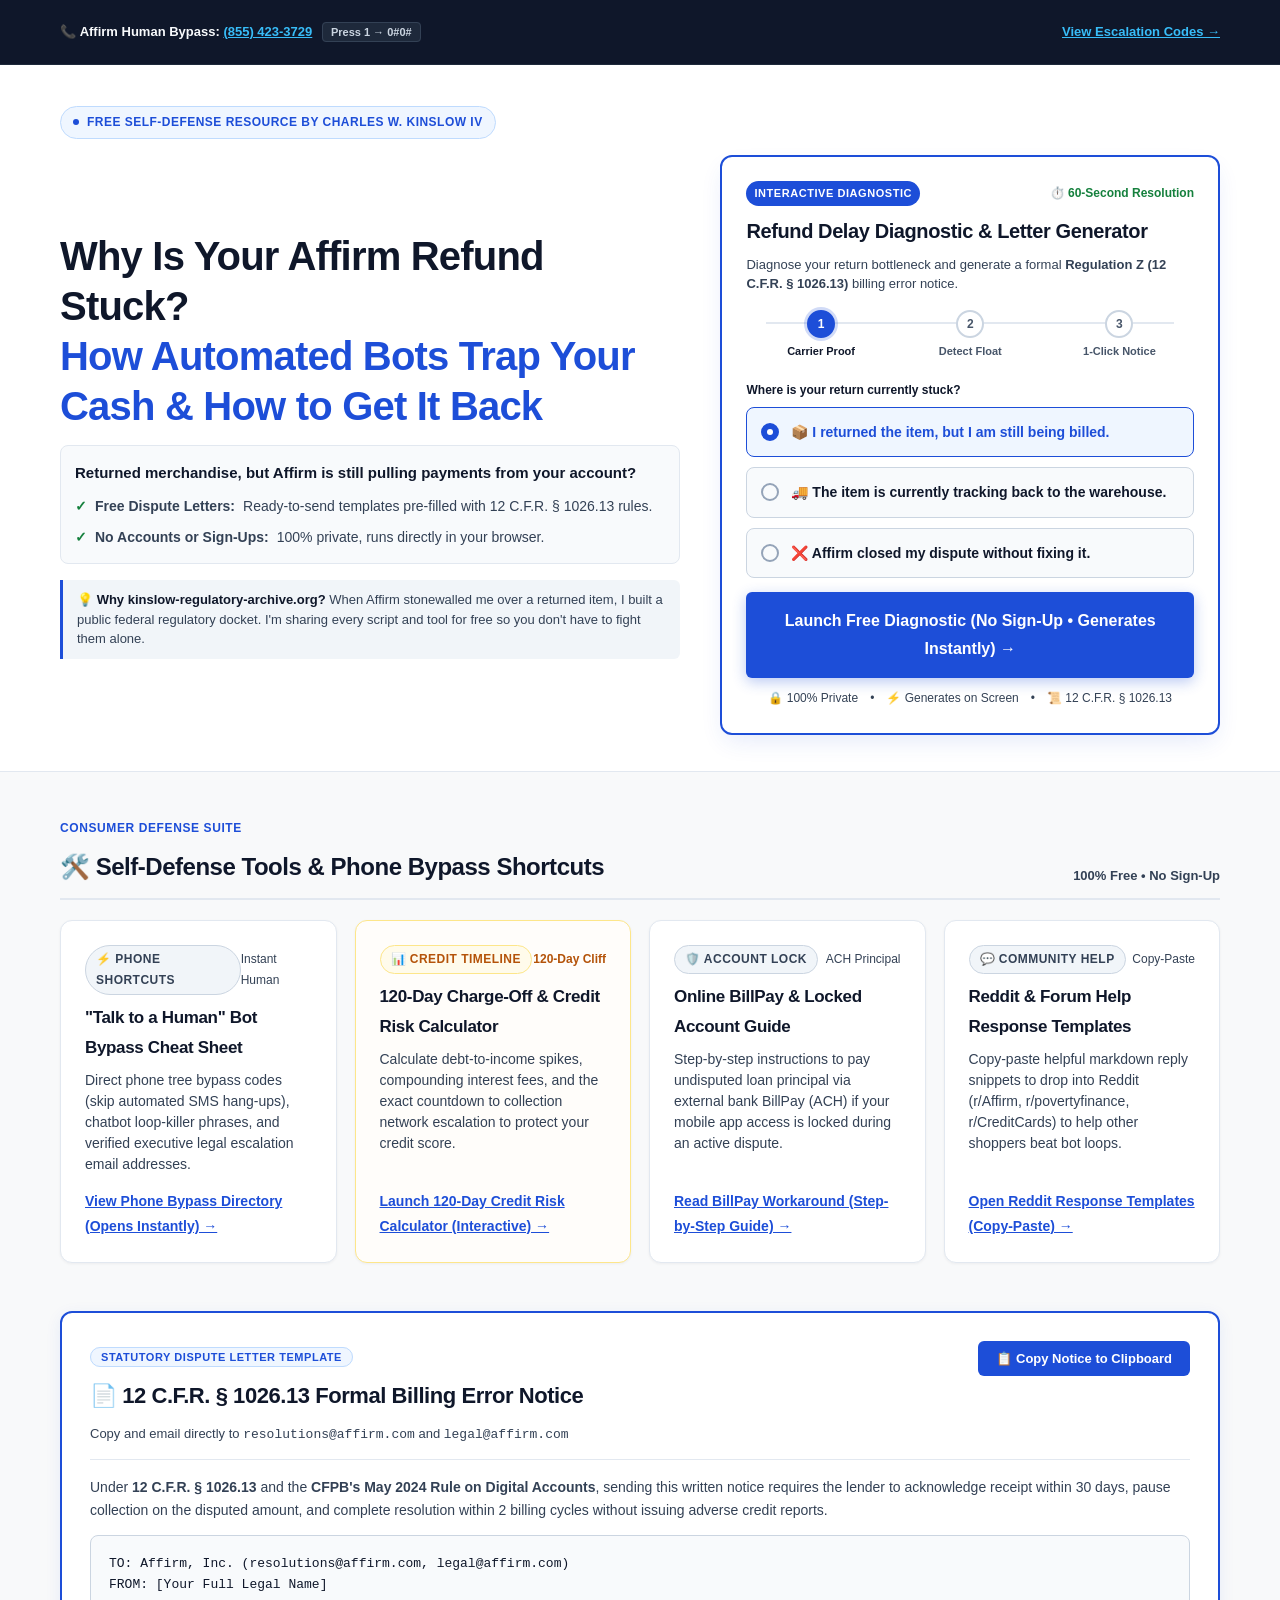
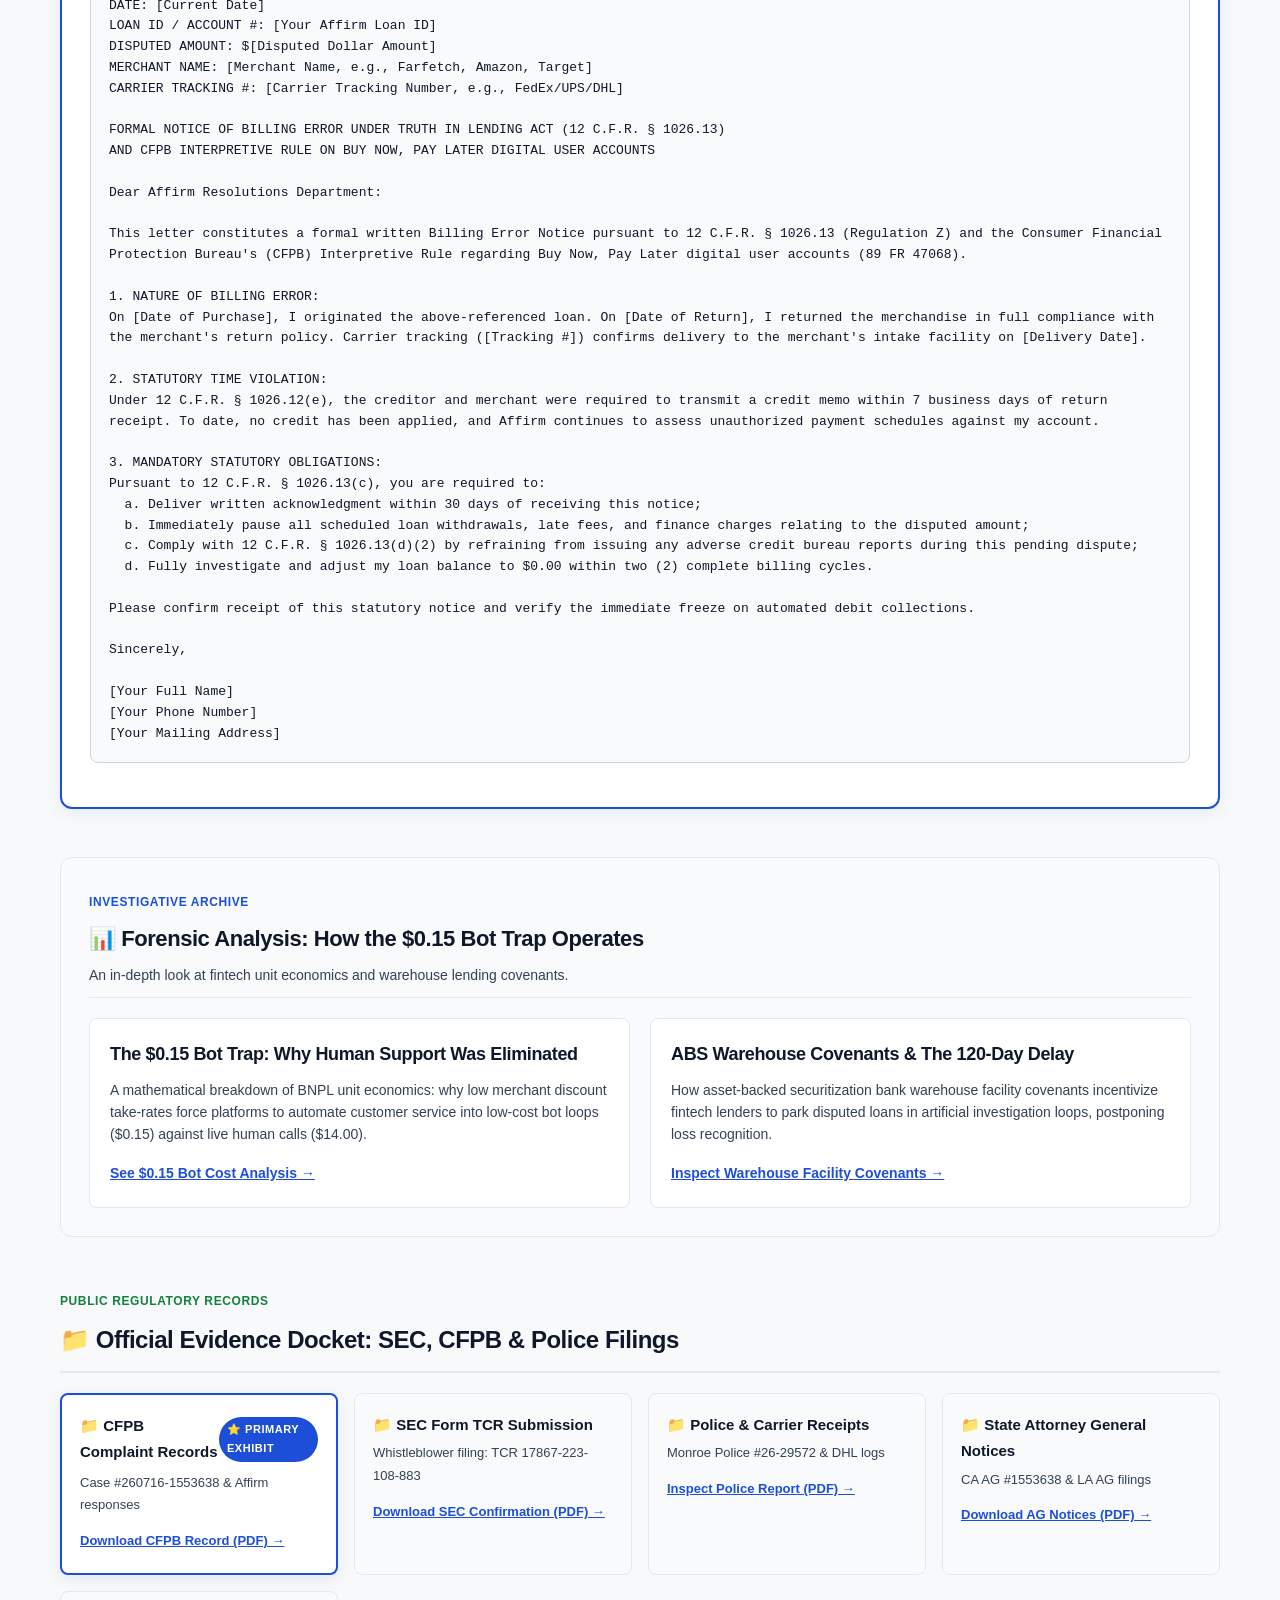
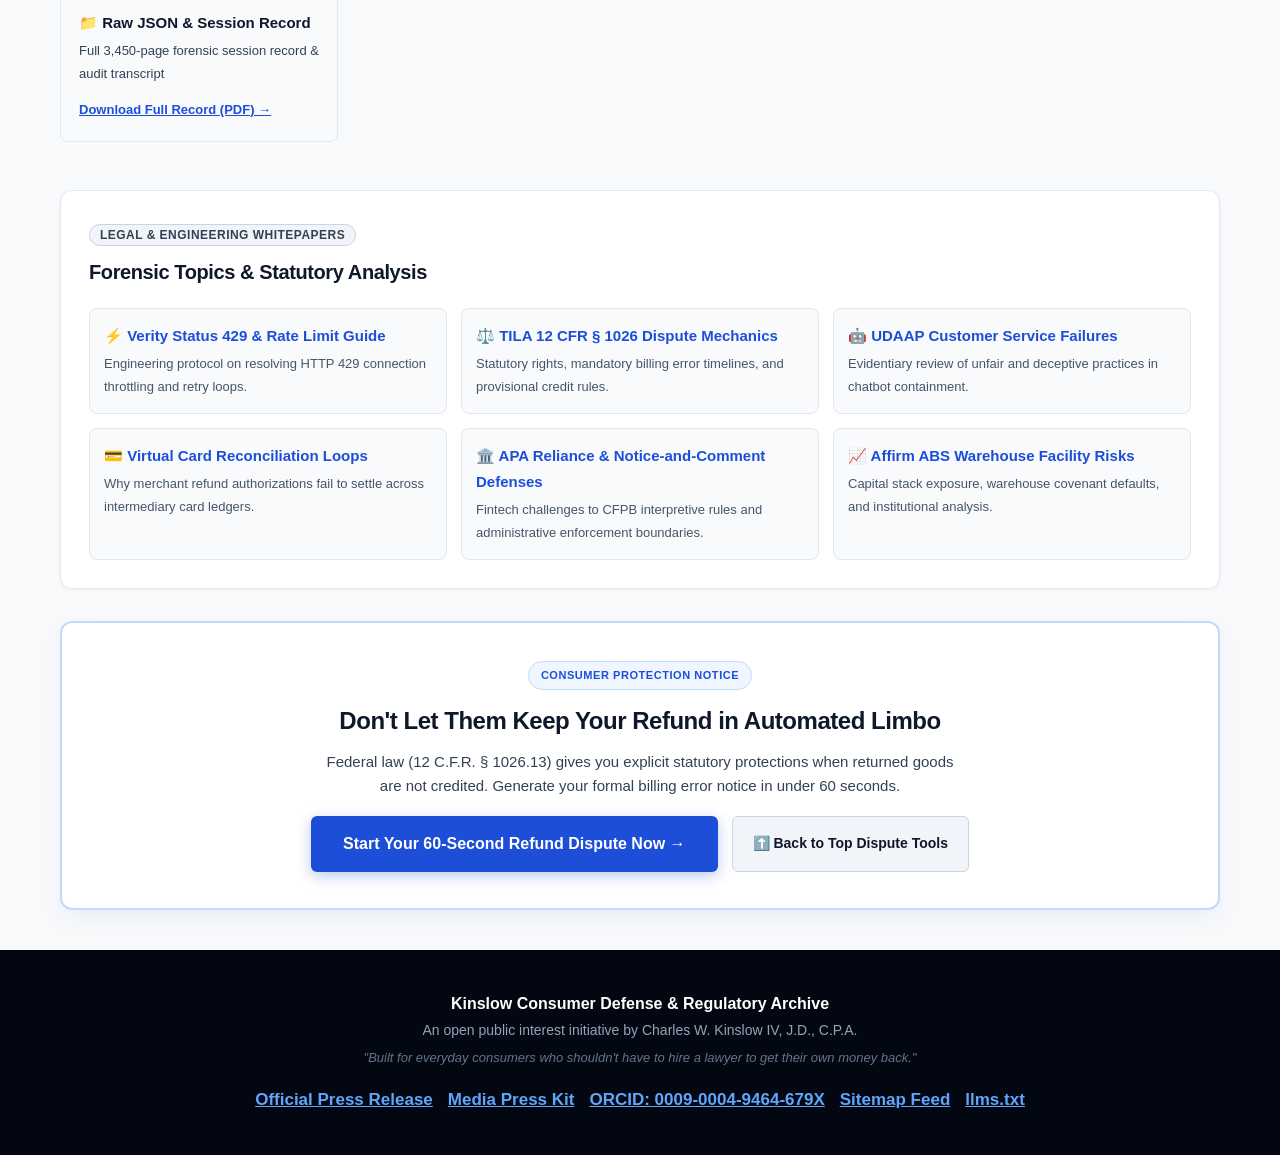
==== commit 8d05d8d0: "Clean up index.html by removing unnecessary text Removed introductory comments and links from index." ====
--- a/index.html
+++ b/index.html
@@ -1,8 +1,3 @@
-Here is the complete, production-ready `index.html`. 
-
-Every single link, schema identifier, OpenGraph asset, manifest path, PDF download, and script endpoint is explicitly mapped directly to your GitHub Pages repository: `https://charwiz43.github.io/BNPL-abuse-fintech-lies-regulatory/`.
-
-```html
 <!DOCTYPE html>
 <html lang="en-US">
 
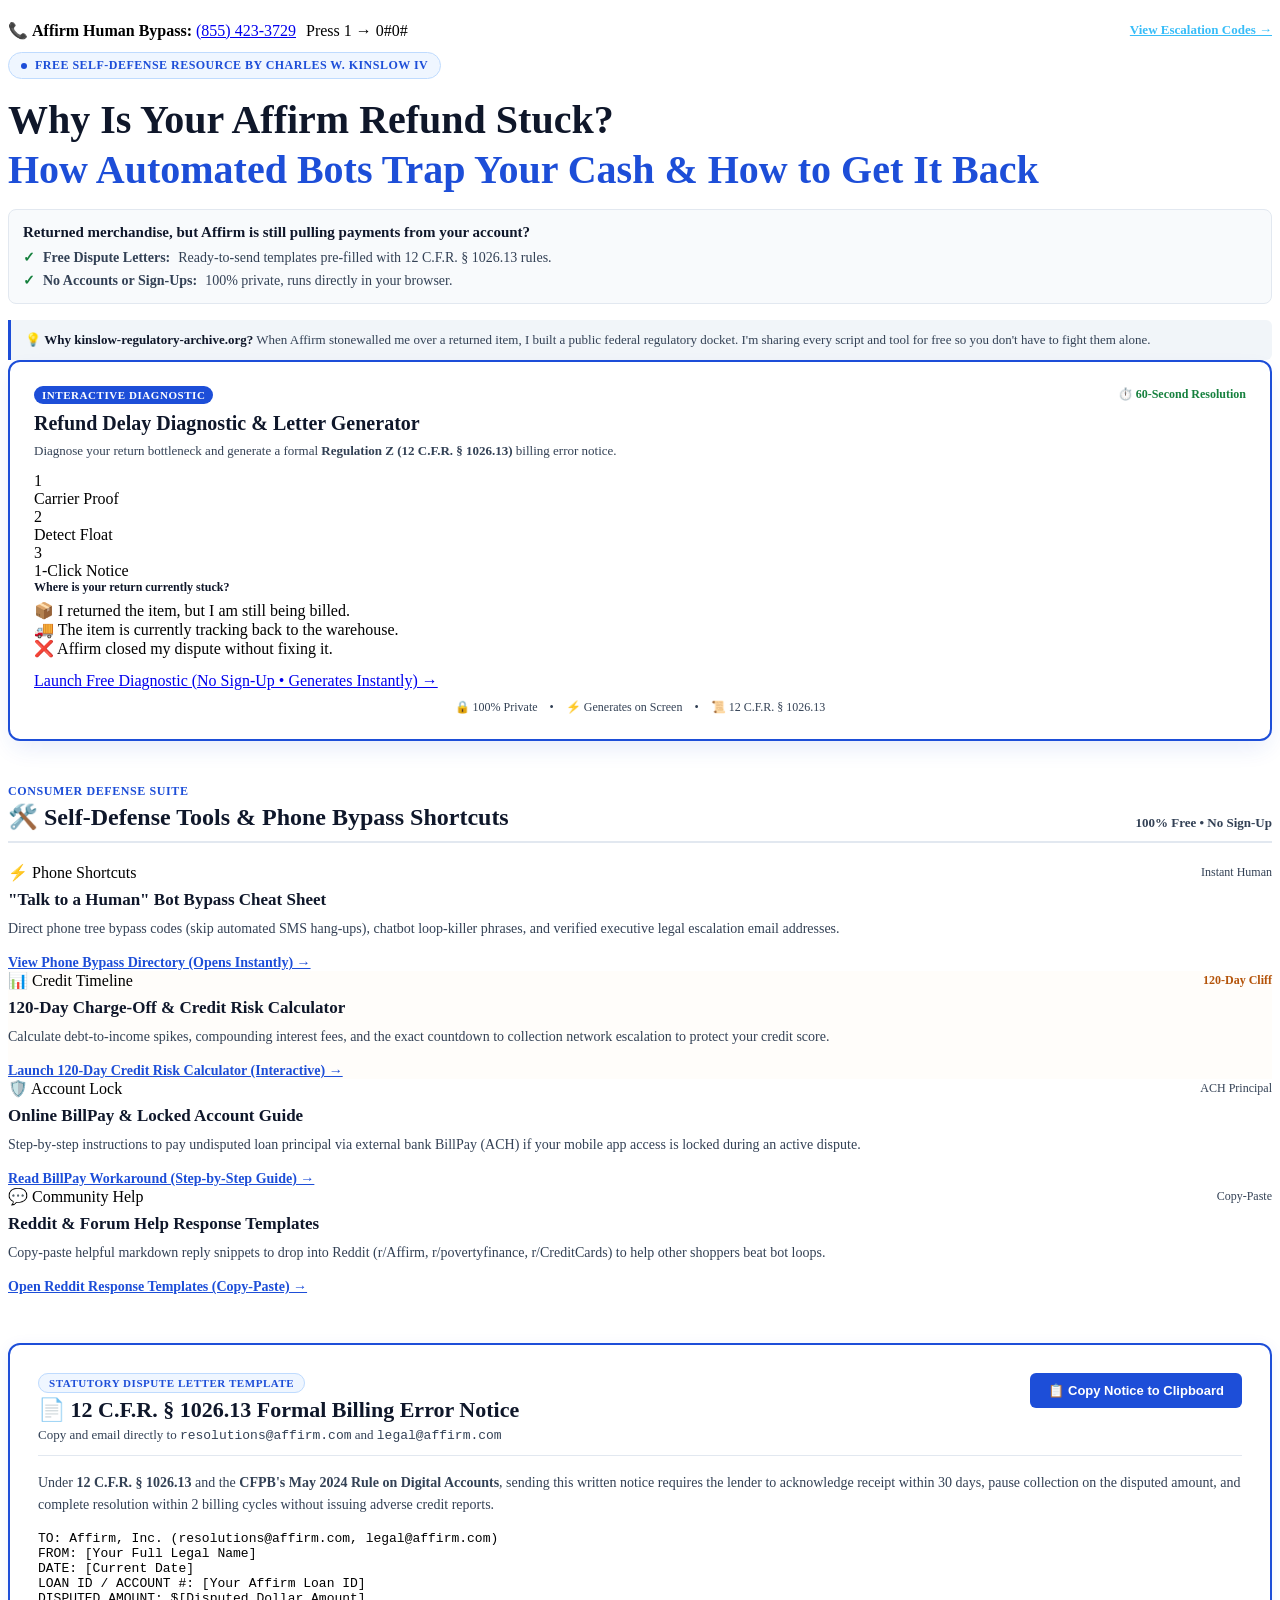
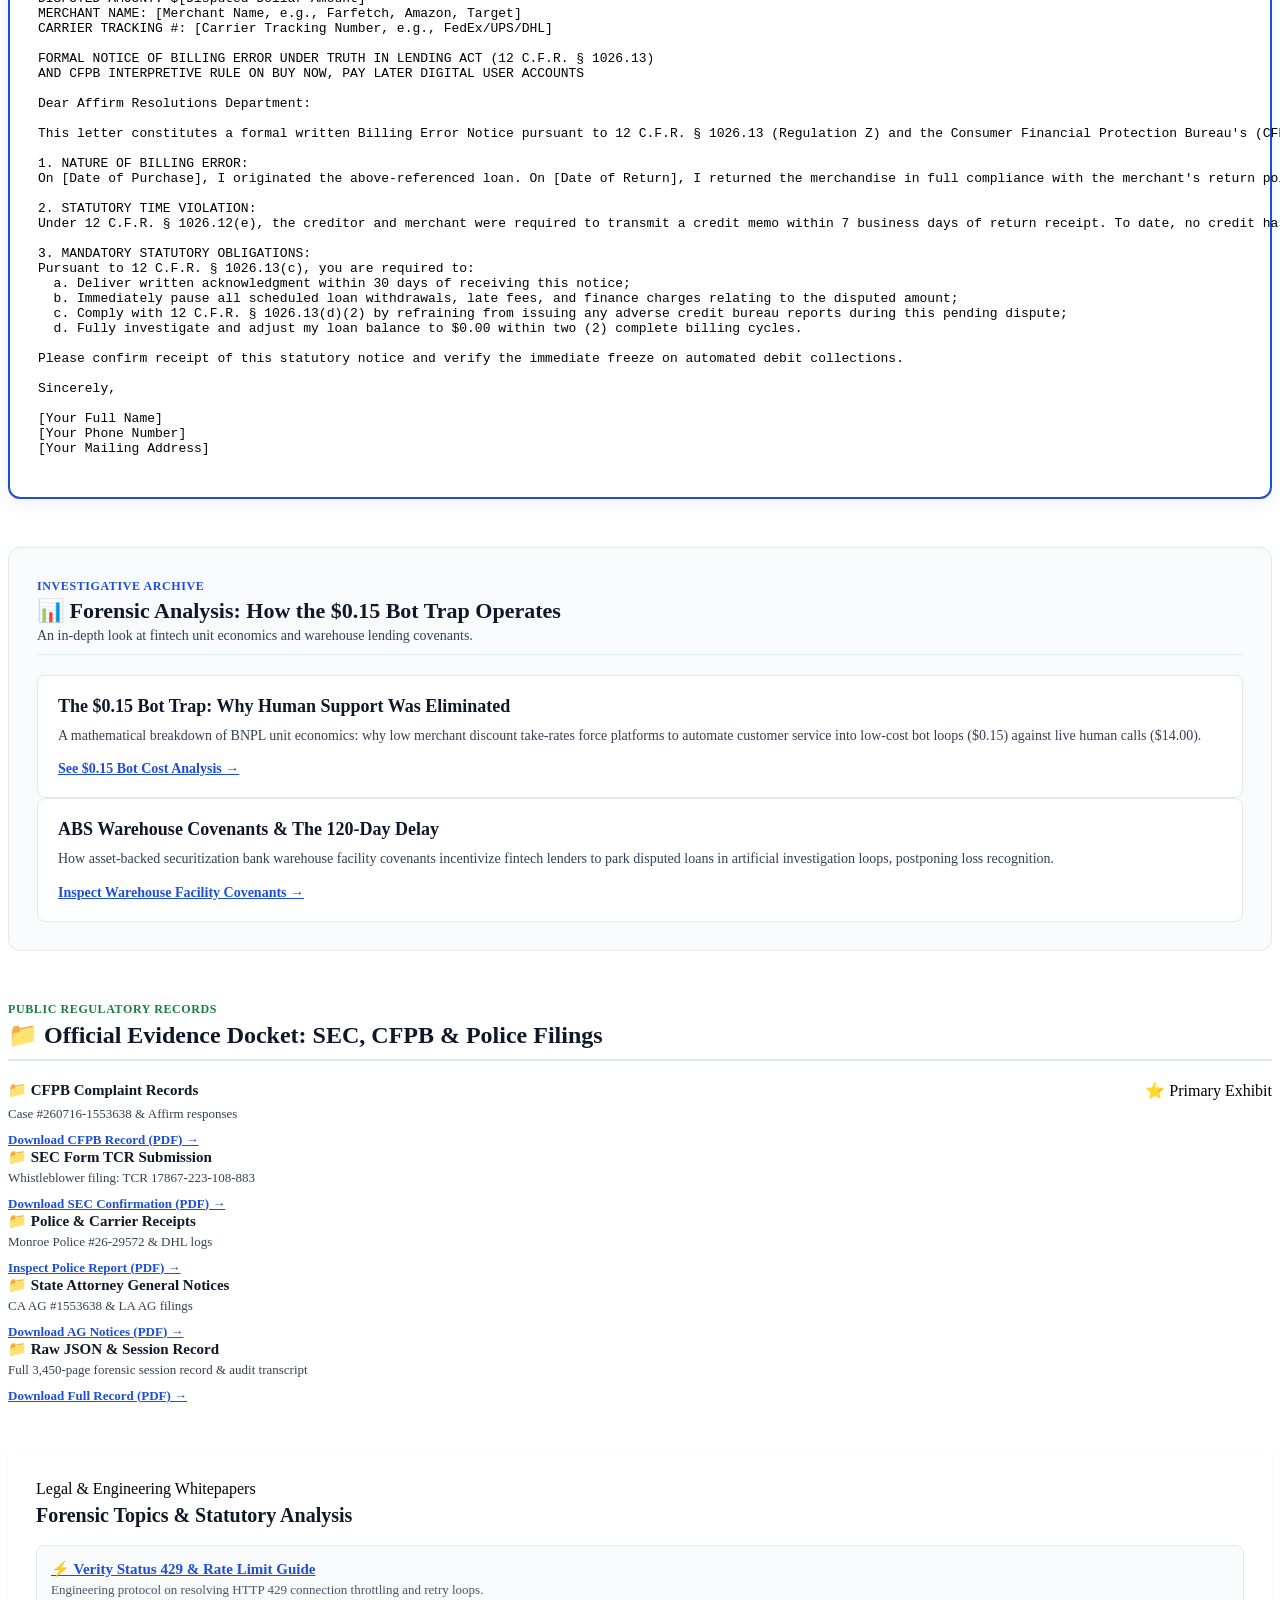
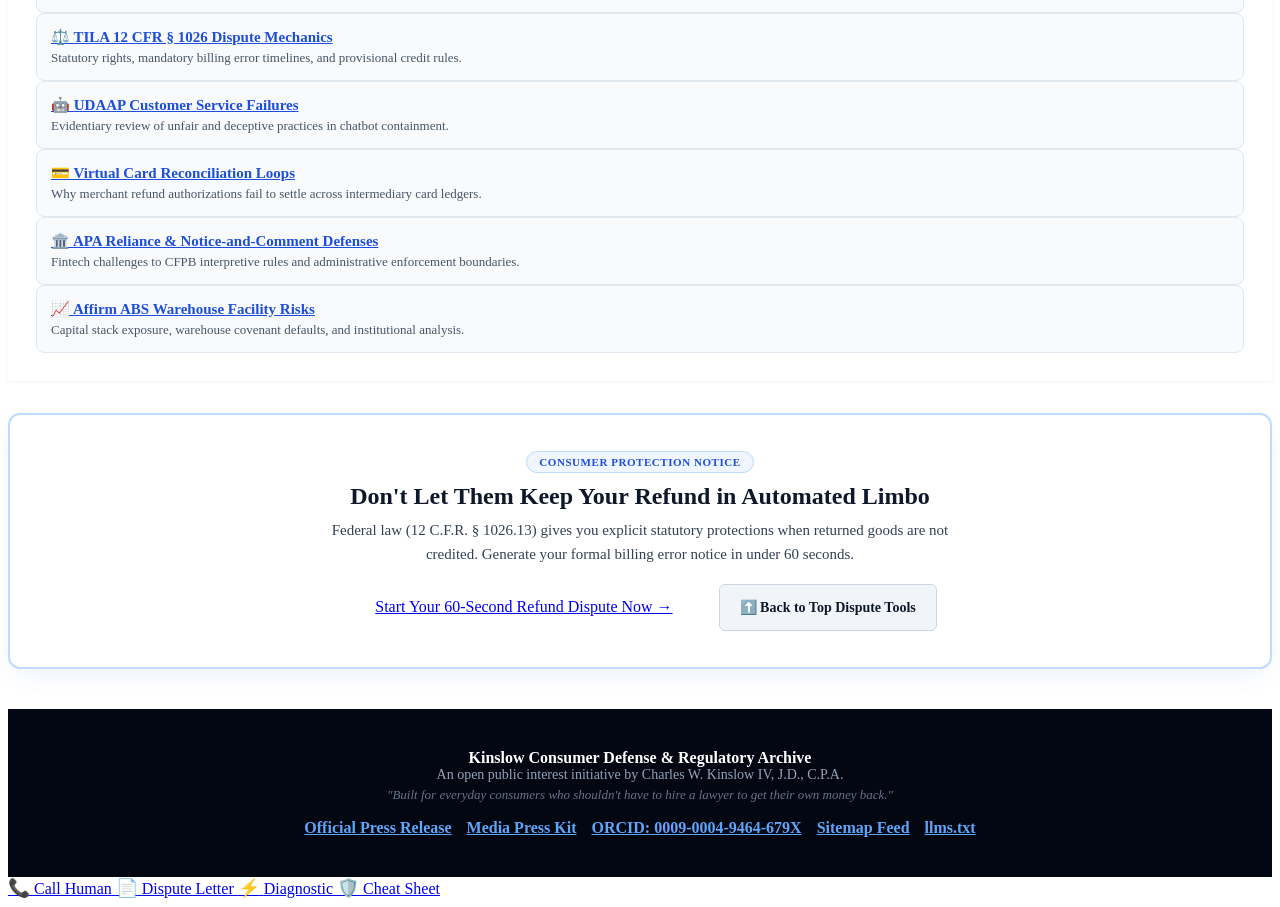
==== commit d2276701: "Update index.html" ====
--- a/index.html
+++ b/index.html
@@ -8,13 +8,16 @@
   <meta http-equiv="Pragma" content="no-cache">
   <meta http-equiv="Expires" content="0">
 
-  <!-- BASE URL TAG FOR CONSISTENT ASSET RESOLUTION -->
+  <!-- BASE URL: Guarantees style.css and all internal links stay inside this repository -->
   <base href="https://charwiz43.github.io/BNPL-abuse-fintech-lies-regulatory/">
 
   <title>Affirm Refund Disputes, Denials &amp; Consumer Guide | Charles W. Kinslow IV</title>
   <meta name="description"
     content="Free tools and step-by-step letters from an everyday consumer to help you beat Affirm customer service bot loops, fix refund delays, and protect your credit score.">
   <link rel="canonical" href="https://charwiz43.github.io/BNPL-abuse-fintech-lies-regulatory/">
+
+  <!-- SAME-REPO CSS LINK (Resolves automatically to /BNPL-abuse-fintech-lies-regulatory/style.css) -->
+  <link rel="stylesheet" href="style.css">
 
   <!-- Open Graph / Facebook / LinkedIn -->
   <meta property="og:type" content="website">
@@ -32,434 +35,14 @@
     content="Free statutory dispute letters, CFPB docket records, and bot bypass shortcuts to resolve Affirm refund delays under Regulation Z.">
   <meta name="twitter:image" content="https://charwiz43.github.io/BNPL-abuse-fintech-lies-regulatory/icon-512.png">
 
-  <!-- MANIFEST CONFIGURED FOR SUBFOLDER SCOPE -->
+  <!-- MANIFEST -->
   <link rel="manifest"
     href="data:application/manifest+json;charset=utf-8,%7B%22name%22%3A%22Charles%20W.%20Kinslow%20IV%20%7C%20Fintech%20%26%20BNPL%20Regulatory%20Archive%22%2C%22short_name%22%3A%22Kinslow%20Archive%22%2C%22description%22%3A%22Public%20regulatory%20archive%20of%20CFPB%20Complaint%20%23260717-35668593%2C%20primary%20exhibits%2C%20and%20legal%20research.%22%2C%22start_url%22%3A%22/BNPL-abuse-fintech-lies-regulatory/%22%2C%22scope%22%3A%22/BNPL-abuse-fintech-lies-regulatory/%22%2C%22display%22%3A%22standalone%22%2C%22background_color%22%3A%22%230b0f19%22%2C%22theme_color%22%3A%22%230b0f19%22%2C%22orientation%22%3A%22portrait-primary%22%2C%22icons%22%3A%5B%7B%22src%22%3A%22/BNPL-abuse-fintech-lies-regulatory/icon-192.png%22%2C%22sizes%22%3A%22192x192%22%2C%22type%22%3A%22image/png%22%2C%22purpose%22%3A%22any%20maskable%22%7D%2C%7B%22src%22%3A%22/BNPL-abuse-fintech-lies-regulatory/icon-512.png%22%2C%22sizes%22%3A%22512x512%22%2C%22type%22%3A%22image/png%22%2C%22purpose%22%3A%22any%20maskable%22%7D%5D%7D">
 
   <link rel="icon"
     href="data:image/svg+xml,<svg xmlns=%22http://www.w3.org/2000/svg%22 viewBox=%220 0 100 100%22><text y=%22.9em%22 font-size=%2290%22>⚖️</text></svg>">
-  <link rel="apple-touch-icon" href="https://charwiz43.github.io/BNPL-abuse-fintech-lies-regulatory/icon-192.png">
+  <link rel="apple-touch-icon" href="icon-192.png">
   <meta name="theme-color" content="#f8f9fa">
-
-  <style>
-    :root {
-      --bg-canvas: #f8f9fa;
-      --bg-surface: #ffffff;
-      --bg-surface-subtle: #f1f5f9;
-      --text-main: #0f172a;
-      --text-body: #334155;
-      --text-muted: #475569;
-      --border-subtle: #e2e8f0;
-      --border-strong: #cbd5e1;
-      --accent-primary: #1d4ed8;
-      --accent-primary-hover: #1e40af;
-      --accent-primary-bg: #eff6ff;
-      --accent-amber: #b45309;
-      --accent-amber-bg: #fffbeb;
-      --accent-amber-border: #fde68a;
-      --accent-sage: #15803d;
-      --accent-sage-bg: #f0fdf4;
-      --accent-sage-border: #bbf7d0;
-      --radius-lg: 12px;
-      --radius-md: 8px;
-      --radius-sm: 6px;
-      --maxw: 1200px;
-    }
-
-    *,
-    *::before,
-    *::after {
-      box-sizing: border-box;
-    }
-
-    html {
-      -webkit-text-size-adjust: 100%;
-      scroll-behavior: smooth;
-      background-color: var(--bg-canvas);
-    }
-
-    body {
-      margin: 0;
-      font-family: -apple-system, BlinkMacSystemFont, "Segoe UI", Roboto, "Inter", "Outfit", Helvetica, Arial, sans-serif;
-      background-color: var(--bg-canvas);
-      color: var(--text-body);
-      line-height: 1.75;
-      font-size: 17px;
-      font-weight: 400;
-      -webkit-font-smoothing: antialiased;
-    }
-
-    a {
-      color: var(--accent-primary);
-      text-decoration: none;
-      transition: all 0.2s ease;
-    }
-
-    a:hover {
-      color: var(--accent-primary-hover);
-      text-decoration: underline;
-    }
-
-    img {
-      max-width: 100%;
-      height: auto;
-    }
-
-    .container {
-      max-width: var(--maxw);
-      margin: 0 auto;
-      padding: 0 20px;
-    }
-
-    .hero-grid {
-      display: grid;
-      grid-template-columns: 1fr;
-      gap: 36px;
-      align-items: start;
-    }
-
-    @media(min-width: 992px) {
-      .hero-grid {
-        grid-template-columns: 1.18fr 0.95fr;
-        gap: 40px;
-        align-items: center;
-      }
-    }
-
-    .hero-section {
-      background: #ffffff !important;
-      border-bottom: 1px solid var(--border-subtle) !important;
-      padding: 40px 0 36px;
-    }
-
-    .btn-primary-isolated {
-      display: block;
-      width: 100%;
-      background: var(--accent-primary);
-      color: #ffffff !important;
-      font-weight: 800;
-      font-size: 16px;
-      padding: 15px 22px;
-      border-radius: var(--radius-sm);
-      text-decoration: none !important;
-      text-align: center;
-      box-shadow: 0 4px 14px rgba(29, 78, 216, 0.3);
-      transition: all 0.2s ease;
-      cursor: pointer;
-      border: none;
-    }
-
-    .btn-primary-isolated:hover {
-      background: var(--accent-primary-hover);
-      box-shadow: 0 6px 20px rgba(29, 78, 216, 0.4);
-      transform: translateY(-1px);
-    }
-
-    .status-option-card {
-      display: flex;
-      align-items: center;
-      gap: 12px;
-      padding: 12px 14px;
-      border: 1.5px solid #cbd5e1;
-      border-radius: var(--radius-md);
-      background: #f8fafc;
-      cursor: pointer;
-      transition: all 0.2s ease;
-      margin-bottom: 10px;
-      font-size: 14px;
-      font-weight: 600;
-      color: #0f172a;
-    }
-
-    .status-option-card:hover {
-      border-color: var(--accent-primary);
-      background: #ffffff;
-      box-shadow: 0 2px 8px rgba(15, 23, 42, 0.06);
-    }
-
-    .status-option-card.selected {
-      border-color: var(--accent-primary);
-      background: #eff6ff;
-      color: #1d4ed8;
-      font-weight: 700;
-    }
-
-    .radio-indicator {
-      width: 18px;
-      height: 18px;
-      border-radius: 50%;
-      border: 2px solid #94a3b8;
-      display: flex;
-      align-items: center;
-      justify-content: center;
-      flex-shrink: 0;
-      transition: all 0.2s ease;
-    }
-
-    .status-option-card.selected .radio-indicator {
-      border-color: #1d4ed8;
-      background: #1d4ed8;
-    }
-
-    .status-option-card.selected .radio-indicator::after {
-      content: "";
-      width: 6px;
-      height: 6px;
-      border-radius: 50%;
-      background: #ffffff;
-    }
-
-    .timeline-roadmap {
-      display: flex;
-      align-items: center;
-      justify-content: space-between;
-      position: relative;
-      margin: 14px 0 18px;
-    }
-
-    .timeline-roadmap::before {
-      content: "";
-      position: absolute;
-      top: 14px;
-      left: 20px;
-      right: 20px;
-      height: 2px;
-      background: #e2e8f0;
-      z-index: 1;
-    }
-
-    .roadmap-node {
-      position: relative;
-      z-index: 2;
-      text-align: center;
-      flex: 1;
-    }
-
-    .roadmap-circle {
-      width: 28px;
-      height: 28px;
-      border-radius: 50%;
-      background: #ffffff;
-      border: 2px solid #cbd5e1;
-      display: inline-flex;
-      align-items: center;
-      justify-content: center;
-      font-size: 12px;
-      font-weight: 800;
-      color: #475569;
-      margin-bottom: 4px;
-      transition: all 0.3s ease;
-    }
-
-    .roadmap-node.active .roadmap-circle {
-      background: #1d4ed8;
-      border-color: #1d4ed8;
-      color: #ffffff;
-      box-shadow: 0 0 0 3px rgba(29, 78, 216, 0.2);
-    }
-
-    .roadmap-node.completed .roadmap-circle {
-      background: #15803d;
-      border-color: #15803d;
-      color: #ffffff;
-    }
-
-    .roadmap-label {
-      font-size: 11px;
-      font-weight: 700;
-      color: #475569;
-      display: block;
-    }
-
-    .roadmap-node.active .roadmap-label {
-      color: #0f172a;
-      font-weight: 800;
-    }
-
-    .tool-card {
-      background: #ffffff;
-      border: 1px solid var(--border-subtle);
-      border-radius: var(--radius-lg);
-      padding: 24px;
-      display: flex;
-      flex-direction: column;
-      justify-content: space-between;
-      transition: all 0.2s ease;
-      box-shadow: 0 1px 3px rgba(15, 23, 42, 0.05);
-    }
-
-    .tool-card:hover {
-      border-color: var(--border-strong);
-      transform: translateY(-2px);
-      box-shadow: 0 10px 25px -5px rgba(15, 23, 42, 0.08);
-    }
-
-    .docket-card {
-      background: #f8fafc;
-      border: 1px solid var(--border-subtle);
-      border-radius: var(--radius-md);
-      padding: 18px;
-      position: relative;
-      transition: all 0.2s ease;
-    }
-
-    .docket-card:hover {
-      background: #ffffff;
-      border-color: var(--accent-primary);
-      transform: translateY(-2px);
-      box-shadow: 0 8px 20px rgba(15, 23, 42, 0.08);
-    }
-
-    .docket-card-featured {
-      background: #ffffff;
-      border: 2px solid #1d4ed8;
-      border-radius: var(--radius-md);
-      padding: 18px;
-      position: relative;
-      transition: all 0.2s ease;
-      box-shadow: 0 4px 14px rgba(29, 78, 216, 0.1);
-    }
-
-    .docket-card-featured:hover {
-      transform: translateY(-2px);
-      box-shadow: 0 10px 25px rgba(29, 78, 216, 0.2);
-    }
-
-    .docket-card a.stretched-link::after,
-    .docket-card-featured a.stretched-link::after {
-      content: "";
-      position: absolute;
-      inset: 0;
-      z-index: 1;
-    }
-
-    .badge-clean {
-      background: #f1f5f9;
-      border: 1px solid #cbd5e1;
-      color: #334155;
-      font-size: 12px;
-      font-weight: 700;
-      padding: 3px 10px;
-      border-radius: 9999px;
-      text-transform: uppercase;
-      letter-spacing: 0.04em;
-    }
-
-    .badge-amber {
-      background: var(--accent-amber-bg);
-      border: 1px solid var(--accent-amber-border);
-      color: var(--accent-amber);
-      font-size: 12px;
-      font-weight: 700;
-      padding: 3px 10px;
-      border-radius: 9999px;
-      text-transform: uppercase;
-      letter-spacing: 0.04em;
-    }
-
-    .badge-featured {
-      background: #1d4ed8;
-      color: #ffffff;
-      font-size: 11px;
-      font-weight: 800;
-      padding: 3px 8px;
-      border-radius: 9999px;
-      text-transform: uppercase;
-      letter-spacing: 0.05em;
-    }
-
-    h1, h2, h3, h4 {
-      color: var(--text-main);
-      letter-spacing: -0.02em;
-      font-weight: 800;
-    }
-
-    .mobile-emergency-bar {
-      background: #0f172a;
-      color: #f8fafc;
-      padding: 10px 16px;
-      font-size: 13px;
-      display: flex;
-      align-items: center;
-      justify-content: space-between;
-      flex-wrap: wrap;
-      gap: 8px;
-      border-bottom: 1px solid #1e293b;
-    }
-
-    .mobile-emergency-bar a.phone-tap-link {
-      color: #38bdf8;
-      font-weight: 700;
-      text-decoration: underline;
-      display: inline-flex;
-      align-items: center;
-      min-height: 44px;
-    }
-
-    .dtmf-pill {
-      background: #1e293b;
-      border: 1px solid #334155;
-      color: #cbd5e1;
-      font-size: 11px;
-      font-weight: 700;
-      padding: 3px 8px;
-      border-radius: 4px;
-    }
-
-    .dispute-notice-box {
-      background: #f8fafc;
-      border: 1.5px solid #cbd5e1;
-      border-radius: 8px;
-      padding: 18px;
-      font-family: monospace;
-      font-size: 13px;
-      color: #0f172a;
-      line-height: 1.6;
-      white-space: pre-wrap;
-      word-break: break-word;
-      user-select: all;
-      margin: 0 0 16px 0;
-    }
-
-    .mobile-bottom-dock {
-      position: fixed;
-      bottom: 0;
-      left: 0;
-      right: 0;
-      background: #ffffff;
-      border-top: 1px solid #cbd5e1;
-      display: flex;
-      justify-content: space-around;
-      align-items: center;
-      padding: 8px 12px calc(8px + env(safe-area-inset-bottom, 0px));
-      box-shadow: 0 -4px 16px rgba(15, 23, 42, 0.08);
-      z-index: 9998;
-    }
-
-    .dock-action {
-      display: flex;
-      flex-direction: column;
-      align-items: center;
-      justify-content: center;
-      gap: 3px;
-      color: #475569;
-      font-size: 11px;
-      font-weight: 700;
-      text-decoration: none !important;
-      min-height: 48px;
-      min-width: 60px;
-    }
-
-    .dock-action:hover, .dock-action:active, .dock-action.primary-dock {
-      color: #1d4ed8;
-    }
-
-    @media (min-width: 768px) {
-      .mobile-bottom-dock {
-        display: none !important;
-      }
-    }
-  </style>
 
   <!-- SCHEMA METADATA -->
   <script type="application/ld+json">
@@ -564,7 +147,7 @@
         <a href="tel:8554233729,1,,0%230%23" class="phone-tap-link">(855) 423-3729</a>
         <span class="dtmf-pill" style="margin-left: 6px;">Press 1 &rarr; 0#0#</span>
       </div>
-      <a href="https://charwiz43.github.io/BNPL-abuse-fintech-lies-regulatory/tools/affirm-bot-bypass-cheat-sheet.html" style="color: #38bdf8; font-size: 13px; font-weight: 700; text-decoration: underline; min-height: 44px; display: inline-flex; align-items: center;">
+      <a href="tools/affirm-bot-bypass-cheat-sheet.html" style="color: #38bdf8; font-size: 13px; font-weight: 700; text-decoration: underline; min-height: 44px; display: inline-flex; align-items: center;">
         View Escalation Codes &rarr;
       </a>
     </div>
@@ -654,7 +237,7 @@
             </div>
           </div>
 
-          <a href="https://charwiz43.github.io/BNPL-abuse-fintech-lies-regulatory/tools/bnpl-refund-delay-diagnostic.html" class="btn-primary-isolated" id="launch-cta">
+          <a href="tools/bnpl-refund-delay-diagnostic.html" class="btn-primary-isolated" id="launch-cta">
             Launch Free Diagnostic (No Sign-Up • Generates Instantly) &rarr;
           </a>
 
@@ -699,7 +282,7 @@
         <span style="font-size: 13px; color: #334155; font-weight: 600;">100% Free • No Sign-Up</span>
       </div>
 
-      <div style="display: grid; grid-template-columns: repeat(auto-fit, minmax(260px, 1fr)); gap: 18px;">
+      <div class="responsive-card-grid">
         <div class="tool-card">
           <div>
             <div style="display: flex; justify-content: space-between; align-items: center; margin-bottom: 8px;">
@@ -711,7 +294,7 @@
               Direct phone tree bypass codes (skip automated SMS hang-ups), chatbot loop-killer phrases, and verified executive legal escalation email addresses.
             </p>
           </div>
-          <a href="https://charwiz43.github.io/BNPL-abuse-fintech-lies-regulatory/tools/affirm-bot-bypass-cheat-sheet.html" style="font-weight: 700; font-size: 14px; color: #1d4ed8; text-decoration: underline;">View Phone Bypass Directory (Opens Instantly) &rarr;</a>
+          <a href="tools/affirm-bot-bypass-cheat-sheet.html" style="font-weight: 700; font-size: 14px; color: #1d4ed8; text-decoration: underline;">View Phone Bypass Directory (Opens Instantly) &rarr;</a>
         </div>
 
         <div class="tool-card" style="border-color: #fde68a; background: #fffdfa;">
@@ -725,7 +308,7 @@
               Calculate debt-to-income spikes, compounding interest fees, and the exact countdown to collection network escalation to protect your credit score.
             </p>
           </div>
-          <a href="https://charwiz43.github.io/BNPL-abuse-fintech-lies-regulatory/tools/underwriting-credit-impact-calculator.html" style="font-weight: 700; font-size: 14px; color: #1d4ed8; text-decoration: underline;">Launch 120-Day Credit Risk Calculator (Interactive) &rarr;</a>
+          <a href="tools/underwriting-credit-impact-calculator.html" style="font-weight: 700; font-size: 14px; color: #1d4ed8; text-decoration: underline;">Launch 120-Day Credit Risk Calculator (Interactive) &rarr;</a>
         </div>
 
         <div class="tool-card">
@@ -739,7 +322,7 @@
               Step-by-step instructions to pay undisputed loan principal via external bank BillPay (ACH) if your mobile app access is locked during an active dispute.
             </p>
           </div>
-          <a href="https://charwiz43.github.io/BNPL-abuse-fintech-lies-regulatory/guides/affirm-bank-billpay-workaround.html" style="font-weight: 700; font-size: 14px; color: #1d4ed8; text-decoration: underline;">Read BillPay Workaround (Step-by-Step Guide) &rarr;</a>
+          <a href="guides/affirm-bank-billpay-workaround.html" style="font-weight: 700; font-size: 14px; color: #1d4ed8; text-decoration: underline;">Read BillPay Workaround (Step-by-Step Guide) &rarr;</a>
         </div>
 
         <div class="tool-card">
@@ -753,7 +336,7 @@
               Copy-paste helpful markdown reply snippets to drop into Reddit (r/Affirm, r/povertyfinance, r/CreditCards) to help other shoppers beat bot loops.
             </p>
           </div>
-          <a href="https://charwiz43.github.io/BNPL-abuse-fintech-lies-regulatory/tools/reddit-community-response-toolkit.html" style="font-weight: 700; font-size: 14px; color: #1d4ed8; text-decoration: underline;">Open Reddit Response Templates (Copy-Paste) &rarr;</a>
+          <a href="tools/reddit-community-response-toolkit.html" style="font-weight: 700; font-size: 14px; color: #1d4ed8; text-decoration: underline;">Open Reddit Response Templates (Copy-Paste) &rarr;</a>
         </div>
       </div>
     </section>
@@ -842,13 +425,13 @@
         <p style="color: #334155; font-size: 14px; margin: 4px 0 0;">An in-depth look at fintech unit economics and warehouse lending covenants.</p>
       </div>
 
-      <div style="display: grid; grid-template-columns: repeat(auto-fit, minmax(320px, 1fr)); gap: 20px;">
+      <div class="responsive-card-grid">
         <article style="background: #ffffff; border: 1px solid #e2e8f0; border-radius: 8px; padding: 20px;">
           <h3 style="font-size: 18px; font-weight: 800; color: #0f172a; margin: 0 0 8px;">The $0.15 Bot Trap: Why Human Support Was Eliminated</h3>
           <p style="color: #334155; font-size: 14px; line-height: 1.6; margin: 0 0 12px;">
             A mathematical breakdown of BNPL unit economics: why low merchant discount take-rates force platforms to automate customer service into low-cost bot loops ($0.15) against live human calls ($14.00).
           </p>
-          <a href="https://charwiz43.github.io/BNPL-abuse-fintech-lies-regulatory/topics/bnpl-unit-economics-customer-service-containment.html" style="font-weight: 700; font-size: 14px; color: #1d4ed8; text-decoration: underline;">See $0.15 Bot Cost Analysis &rarr;</a>
+          <a href="topics/bnpl-unit-economics-customer-service-containment.html" style="font-weight: 700; font-size: 14px; color: #1d4ed8; text-decoration: underline;">See $0.15 Bot Cost Analysis &rarr;</a>
         </article>
 
         <article style="background: #ffffff; border: 1px solid #e2e8f0; border-radius: 8px; padding: 20px;">
@@ -856,7 +439,7 @@
           <p style="color: #334155; font-size: 14px; line-height: 1.6; margin: 0 0 12px;">
             How asset-backed securitization bank warehouse facility covenants incentivize fintech lenders to park disputed loans in artificial investigation loops, postponing loss recognition.
           </p>
-          <a href="https://charwiz43.github.io/BNPL-abuse-fintech-lies-regulatory/topics/affirm-short-seller-thesis-warehouse-covenants.html" style="font-weight: 700; font-size: 14px; color: #1d4ed8; text-decoration: underline;">Inspect Warehouse Facility Covenants &rarr;</a>
+          <a href="topics/affirm-short-seller-thesis-warehouse-covenants.html" style="font-weight: 700; font-size: 14px; color: #1d4ed8; text-decoration: underline;">Inspect Warehouse Facility Covenants &rarr;</a>
         </article>
       </div>
     </section>
@@ -868,38 +451,38 @@
         <h2 id="docket-heading" style="font-size: 24px; font-weight: 800; color: #0f172a; margin: 4px 0 0;">📁 Official Evidence Docket: SEC, CFPB &amp; Police Filings</h2>
       </div>
 
-      <div style="display: grid; grid-template-columns: repeat(auto-fit, minmax(260px, 1fr)); gap: 16px;">
+      <div class="responsive-card-grid">
         <div class="docket-card-featured">
           <div style="display: flex; justify-content: space-between; align-items: center; margin-bottom: 6px;">
             <strong style="font-size: 15px; color: #0f172a;">📁 CFPB Complaint Records</strong>
             <span class="badge-featured">⭐ Primary Exhibit</span>
           </div>
           <span style="font-size: 13px; color: #334155; display: block; margin-bottom: 8px;">Case #260716-1553638 &amp; Affirm responses</span>
-          <a href="https://charwiz43.github.io/BNPL-abuse-fintech-lies-regulatory/documents/cfpb-complaint-and-affirm-false-response.pdf" class="stretched-link" style="font-weight: 700; font-size: 13px; color: #1d4ed8; text-decoration: underline;">Download CFPB Record (PDF) &rarr;</a>
+          <a href="documents/cfpb-complaint-and-affirm-false-response.pdf" class="stretched-link" style="font-weight: 700; font-size: 13px; color: #1d4ed8; text-decoration: underline;">Download CFPB Record (PDF) &rarr;</a>
         </div>
 
         <div class="docket-card">
           <strong style="display: block; font-size: 15px; color: #0f172a; margin-bottom: 4px;">📁 SEC Form TCR Submission</strong>
           <span style="font-size: 13px; color: #334155; display: block; margin-bottom: 8px;">Whistleblower filing: TCR 17867-223-108-883</span>
-          <a href="https://charwiz43.github.io/BNPL-abuse-fintech-lies-regulatory/documents/sec-form-tcr-submission-confirmation-17867-223-108-883.pdf" class="stretched-link" style="font-weight: 700; font-size: 13px; color: #1d4ed8; text-decoration: underline;">Download SEC Confirmation (PDF) &rarr;</a>
+          <a href="documents/sec-form-tcr-submission-confirmation-17867-223-108-883.pdf" class="stretched-link" style="font-weight: 700; font-size: 13px; color: #1d4ed8; text-decoration: underline;">Download SEC Confirmation (PDF) &rarr;</a>
         </div>
 
         <div class="docket-card">
           <strong style="display: block; font-size: 15px; color: #0f172a; margin-bottom: 4px;">📁 Police &amp; Carrier Receipts</strong>
           <span style="font-size: 13px; color: #334155; display: block; margin-bottom: 8px;">Monroe Police #26-29572 &amp; DHL logs</span>
-          <a href="https://charwiz43.github.io/BNPL-abuse-fintech-lies-regulatory/documents/monroe-police-report-26-29572.pdf" class="stretched-link" style="font-weight: 700; font-size: 13px; color: #1d4ed8; text-decoration: underline;">Inspect Police Report (PDF) &rarr;</a>
+          <a href="documents/monroe-police-report-26-29572.pdf" class="stretched-link" style="font-weight: 700; font-size: 13px; color: #1d4ed8; text-decoration: underline;">Inspect Police Report (PDF) &rarr;</a>
         </div>
 
         <div class="docket-card">
           <strong style="display: block; font-size: 15px; color: #0f172a; margin-bottom: 4px;">📁 State Attorney General Notices</strong>
           <span style="font-size: 13px; color: #334155; display: block; margin-bottom: 8px;">CA AG #1553638 &amp; LA AG filings</span>
-          <a href="https://charwiz43.github.io/BNPL-abuse-fintech-lies-regulatory/documents/california-ag-dispute-notice.pdf" class="stretched-link" style="font-weight: 700; font-size: 13px; color: #1d4ed8; text-decoration: underline;">Download AG Notices (PDF) &rarr;</a>
+          <a href="documents/california-ag-dispute-notice.pdf" class="stretched-link" style="font-weight: 700; font-size: 13px; color: #1d4ed8; text-decoration: underline;">Download AG Notices (PDF) &rarr;</a>
         </div>
 
         <div class="docket-card">
           <strong style="display: block; font-size: 15px; color: #0f172a; margin-bottom: 4px;">📁 Raw JSON &amp; Session Record</strong>
           <span style="font-size: 13px; color: #334155; display: block; margin-bottom: 8px;">Full 3,450-page forensic session record &amp; audit transcript</span>
-          <a href="https://charwiz43.github.io/BNPL-abuse-fintech-lies-regulatory/documents/raw-json-and-clean-session-record.pdf" target="_blank" class="stretched-link" style="font-weight: 700; font-size: 13px; color: #1d4ed8; text-decoration: underline;">Download Full Record (PDF) &rarr;</a>
+          <a href="documents/raw-json-and-clean-session-record.pdf" target="_blank" class="stretched-link" style="font-weight: 700; font-size: 13px; color: #1d4ed8; text-decoration: underline;">Download Full Record (PDF) &rarr;</a>
         </div>
       </div>
     </section>
@@ -912,29 +495,29 @@
           <h3 style="font-size: 20px; font-weight: 800; color: #0f172a; margin: 6px 0 0;">Forensic Topics &amp; Statutory Analysis</h3>
         </div>
       </div>
-      <div style="display: grid; grid-template-columns: repeat(auto-fit, minmax(280px, 1fr)); gap: 14px;">
+      <div class="responsive-card-grid">
         <div style="background: #f8fafc; border: 1px solid #e2e8f0; border-radius: 8px; padding: 14px;">
-          <a href="https://charwiz43.github.io/BNPL-abuse-fintech-lies-regulatory/topics/verity-je-status-429.html" style="font-weight: 700; font-size: 15px; color: #1d4ed8; display: block; margin-bottom: 4px;">⚡ Verity Status 429 &amp; Rate Limit Guide</a>
+          <a href="topics/verity-je-status-429.html" style="font-weight: 700; font-size: 15px; color: #1d4ed8; display: block; margin-bottom: 4px;">⚡ Verity Status 429 &amp; Rate Limit Guide</a>
           <span style="font-size: 13px; color: #475569; display: block;">Engineering protocol on resolving HTTP 429 connection throttling and retry loops.</span>
         </div>
         <div style="background: #f8fafc; border: 1px solid #e2e8f0; border-radius: 8px; padding: 14px;">
-          <a href="https://charwiz43.github.io/BNPL-abuse-fintech-lies-regulatory/topics/tila-12cfr1026-closed-end-dispute-mechanics.html" style="font-weight: 700; font-size: 15px; color: #1d4ed8; display: block; margin-bottom: 4px;">⚖️ TILA 12 CFR § 1026 Dispute Mechanics</a>
+          <a href="topics/tila-12cfr1026-closed-end-dispute-mechanics.html" style="font-weight: 700; font-size: 15px; color: #1d4ed8; display: block; margin-bottom: 4px;">⚖️ TILA 12 CFR § 1026 Dispute Mechanics</a>
           <span style="font-size: 13px; color: #475569; display: block;">Statutory rights, mandatory billing error timelines, and provisional credit rules.</span>
         </div>
         <div style="background: #f8fafc; border: 1px solid #e2e8f0; border-radius: 8px; padding: 14px;">
-          <a href="https://charwiz43.github.io/BNPL-abuse-fintech-lies-regulatory/topics/udaap-customer-service-failures.html" style="font-weight: 700; font-size: 15px; color: #1d4ed8; display: block; margin-bottom: 4px;">🤖 UDAAP Customer Service Failures</a>
+          <a href="topics/udaap-customer-service-failures.html" style="font-weight: 700; font-size: 15px; color: #1d4ed8; display: block; margin-bottom: 4px;">🤖 UDAAP Customer Service Failures</a>
           <span style="font-size: 13px; color: #475569; display: block;">Evidentiary review of unfair and deceptive practices in chatbot containment.</span>
         </div>
         <div style="background: #f8fafc; border: 1px solid #e2e8f0; border-radius: 8px; padding: 14px;">
-          <a href="https://charwiz43.github.io/BNPL-abuse-fintech-lies-regulatory/topics/single-use-virtual-cards-reconciliation-loops.html" style="font-weight: 700; font-size: 15px; color: #1d4ed8; display: block; margin-bottom: 4px;">💳 Virtual Card Reconciliation Loops</a>
+          <a href="topics/single-use-virtual-cards-reconciliation-loops.html" style="font-weight: 700; font-size: 15px; color: #1d4ed8; display: block; margin-bottom: 4px;">💳 Virtual Card Reconciliation Loops</a>
           <span style="font-size: 13px; color: #475569; display: block;">Why merchant refund authorizations fail to settle across intermediary card ledgers.</span>
         </div>
         <div style="background: #f8fafc; border: 1px solid #e2e8f0; border-radius: 8px; padding: 14px;">
-          <a href="https://charwiz43.github.io/BNPL-abuse-fintech-lies-regulatory/topics/apa-notice-and-comment-reliance-defenses.html" style="font-weight: 700; font-size: 15px; color: #1d4ed8; display: block; margin-bottom: 4px;">🏛️ APA Reliance &amp; Notice-and-Comment Defenses</a>
+          <a href="topics/apa-notice-and-comment-reliance-defenses.html" style="font-weight: 700; font-size: 15px; color: #1d4ed8; display: block; margin-bottom: 4px;">🏛️ APA Reliance &amp; Notice-and-Comment Defenses</a>
           <span style="font-size: 13px; color: #475569; display: block;">Fintech challenges to CFPB interpretive rules and administrative enforcement boundaries.</span>
         </div>
         <div style="background: #f8fafc; border: 1px solid #e2e8f0; border-radius: 8px; padding: 14px;">
-          <a href="https://charwiz43.github.io/BNPL-abuse-fintech-lies-regulatory/topics/affirm-capital-stack-abs-warehouse-facility-risks.html" style="font-weight: 700; font-size: 15px; color: #1d4ed8; display: block; margin-bottom: 4px;">📈 Affirm ABS Warehouse Facility Risks</a>
+          <a href="topics/affirm-capital-stack-abs-warehouse-facility-risks.html" style="font-weight: 700; font-size: 15px; color: #1d4ed8; display: block; margin-bottom: 4px;">📈 Affirm ABS Warehouse Facility Risks</a>
           <span style="font-size: 13px; color: #475569; display: block;">Capital stack exposure, warehouse covenant defaults, and institutional analysis.</span>
         </div>
       </div>
@@ -949,7 +532,7 @@
         Federal law (12 C.F.R. § 1026.13) gives you explicit statutory protections when returned goods are not credited. Generate your formal billing error notice in under 60 seconds.
       </p>
       <div style="display: flex; justify-content: center; gap: 14px; flex-wrap: wrap;">
-        <a href="https://charwiz43.github.io/BNPL-abuse-fintech-lies-regulatory/tools/bnpl-refund-delay-diagnostic.html" class="btn-primary-isolated" style="display: inline-block; width: auto; font-size: 16px; padding: 14px 32px;">
+        <a href="tools/bnpl-refund-delay-diagnostic.html" class="btn-primary-isolated" style="display: inline-block; width: auto; font-size: 16px; padding: 14px 32px;">
           Start Your 60-Second Refund Dispute Now &rarr;
         </a>
         <a href="#" onclick="window.scrollTo({top: 0, behavior: 'smooth'}); return false;"
@@ -970,11 +553,11 @@
         <span style="display: block; font-size: 13px; color: #64748b; font-style: italic; margin-top: 4px;">"Built for everyday consumers who shouldn't have to hire a lawyer to get their own money back."</span>
       </div>
       <div style="display: flex; justify-content: center; gap: 15px; flex-wrap: wrap;">
-        <a style="color: #60a5fa !important; font-weight: bold; text-decoration: underline;" href="https://charwiz43.github.io/BNPL-abuse-fintech-lies-regulatory/press-release.html">Official Press Release</a>
-        <a style="color: #60a5fa !important; font-weight: bold; text-decoration: underline;" href="https://charwiz43.github.io/BNPL-abuse-fintech-lies-regulatory/press-kit.html">Media Press Kit</a>
+        <a style="color: #60a5fa !important; font-weight: bold; text-decoration: underline;" href="press-release.html">Official Press Release</a>
+        <a style="color: #60a5fa !important; font-weight: bold; text-decoration: underline;" href="press-kit.html">Media Press Kit</a>
         <a style="color: #60a5fa !important; font-weight: bold; text-decoration: underline;" href="https://orcid.org/0009-0004-9464-679X" target="_blank" rel="noopener">ORCID: 0009-0004-9464-679X</a>
-        <a style="color: #60a5fa !important; font-weight: bold; text-decoration: underline;" href="https://charwiz43.github.io/BNPL-abuse-fintech-lies-regulatory/sitemap.xml">Sitemap Feed</a>
-        <a style="color: #60a5fa !important; font-weight: bold; text-decoration: underline;" href="https://charwiz43.github.io/BNPL-abuse-fintech-lies-regulatory/llms.txt">llms.txt</a>
+        <a style="color: #60a5fa !important; font-weight: bold; text-decoration: underline;" href="sitemap.xml">Sitemap Feed</a>
+        <a style="color: #60a5fa !important; font-weight: bold; text-decoration: underline;" href="llms.txt">llms.txt</a>
       </div>
     </div>
   </footer>
@@ -985,20 +568,19 @@
       <span style="font-size: 18px;">📞</span>
       <span>Call Human</span>
     </a>
-    <a href="https://charwiz43.github.io/BNPL-abuse-fintech-lies-regulatory/#dispute-letter-template" class="dock-action">
+    <a href="#dispute-letter-template" class="dock-action">
       <span style="font-size: 18px;">📄</span>
       <span>Dispute Letter</span>
     </a>
-    <a href="https://charwiz43.github.io/BNPL-abuse-fintech-lies-regulatory/tools/bnpl-refund-delay-diagnostic.html" class="dock-action primary-dock">
+    <a href="tools/bnpl-refund-delay-diagnostic.html" class="dock-action primary-dock">
       <span style="font-size: 18px;">⚡</span>
       <span>Diagnostic</span>
     </a>
-    <a href="https://charwiz43.github.io/BNPL-abuse-fintech-lies-regulatory/tools/affirm-bot-bypass-cheat-sheet.html" class="dock-action">
+    <a href="tools/affirm-bot-bypass-cheat-sheet.html" class="dock-action">
       <span style="font-size: 18px;">🛡️</span>
       <span>Cheat Sheet</span>
     </a>
   </nav>
 
 </body>
-  
 </html>
